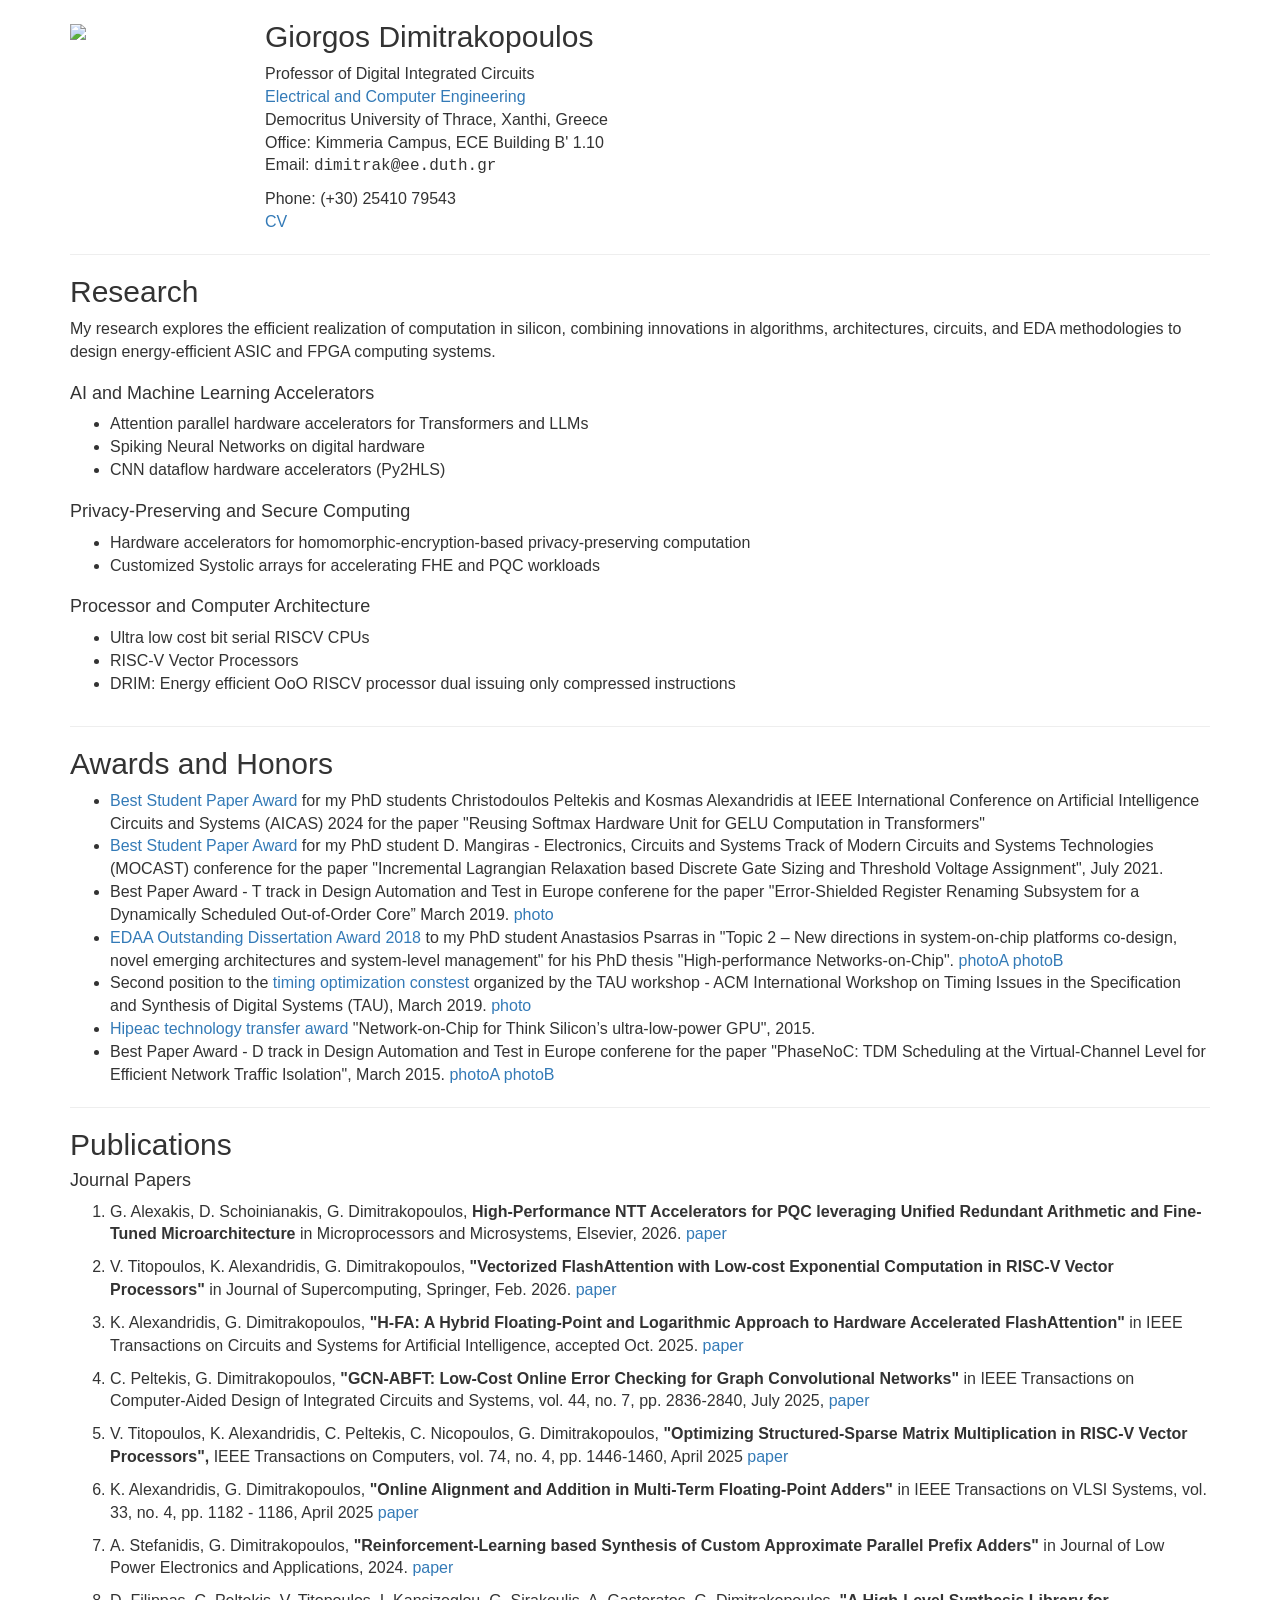
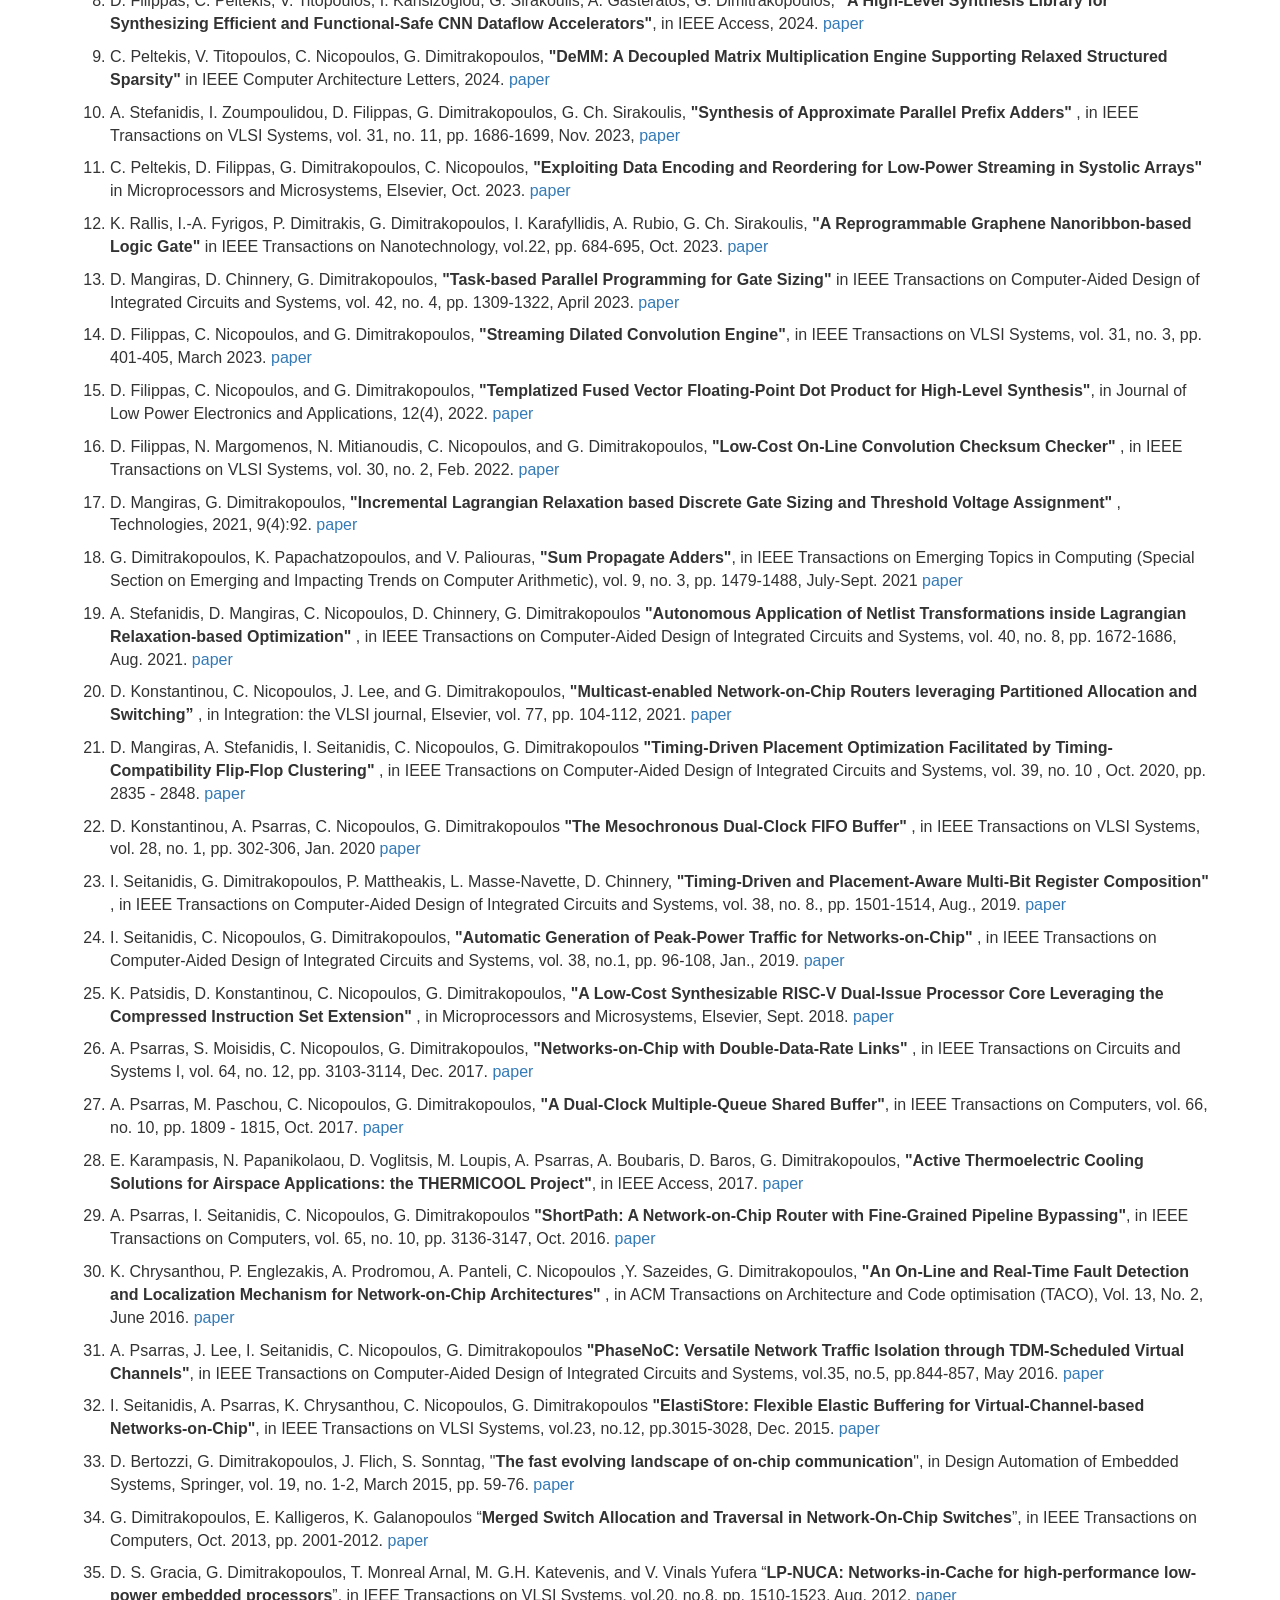
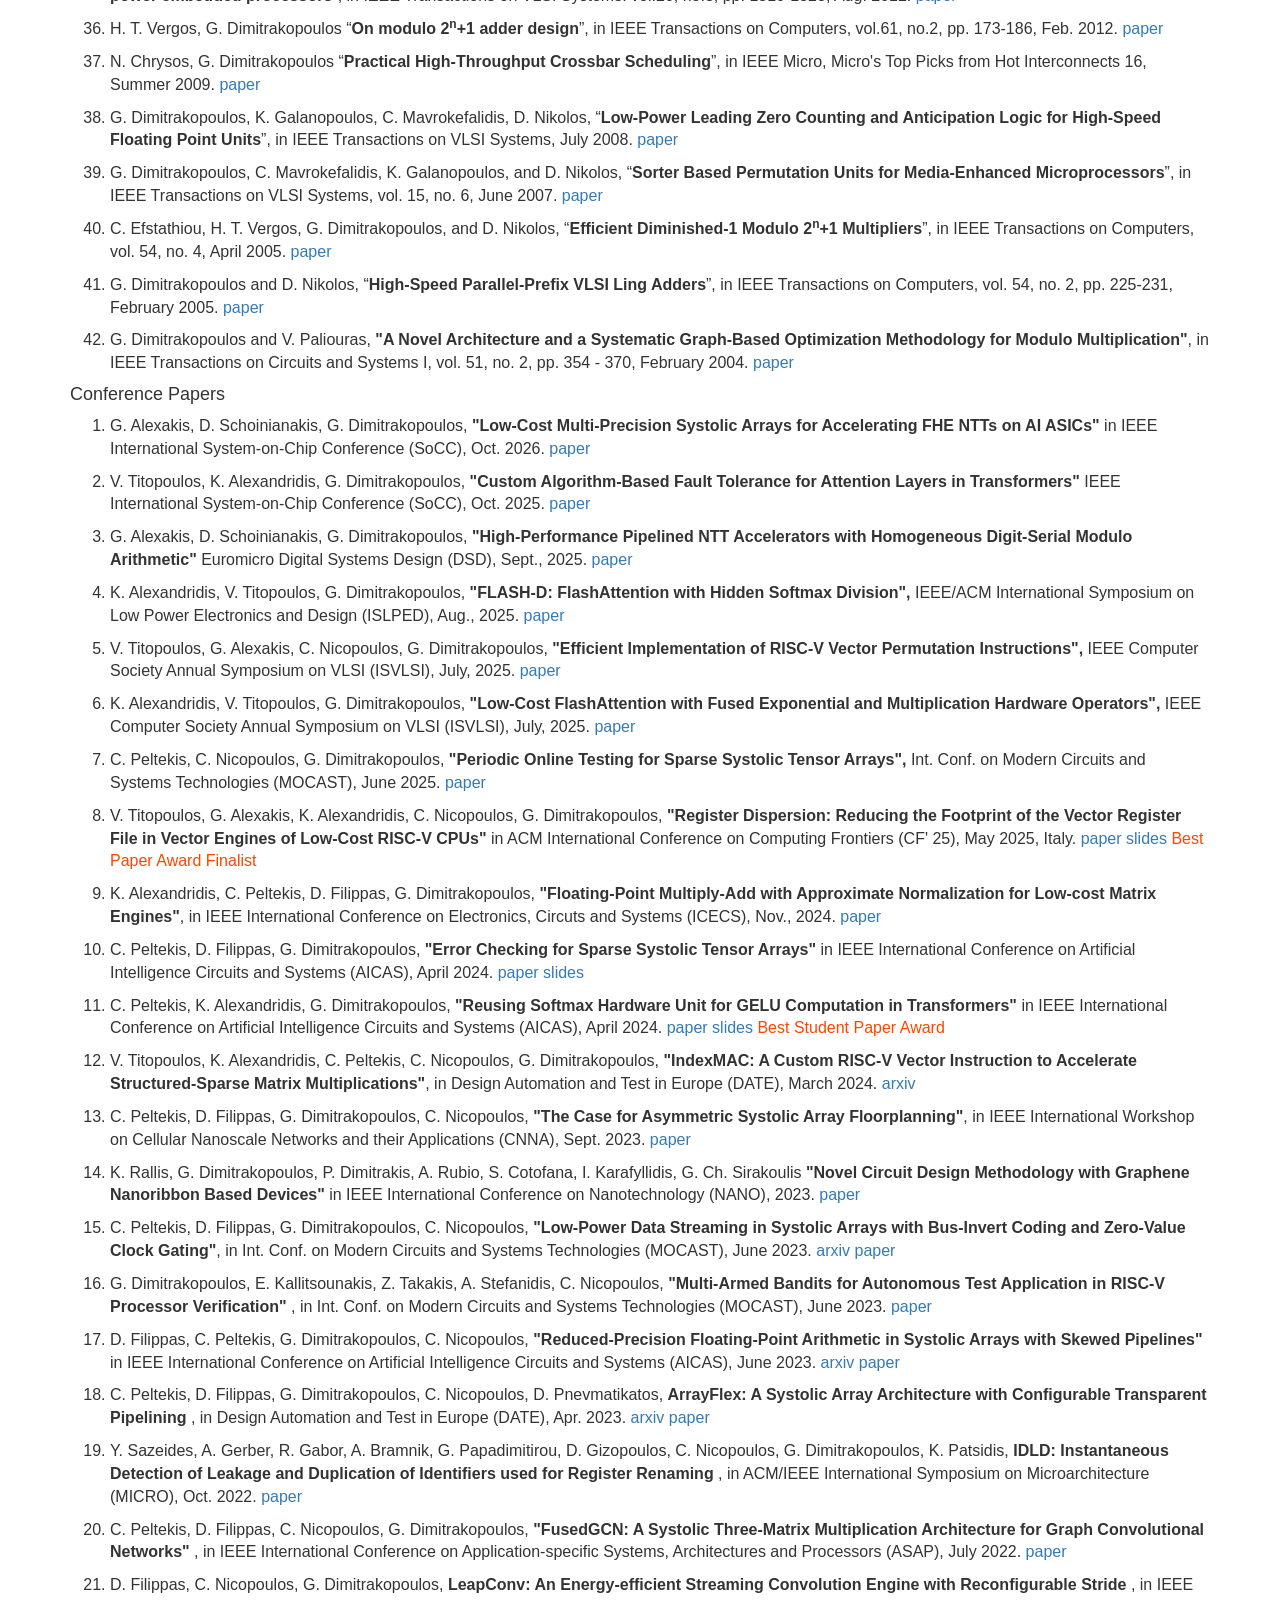
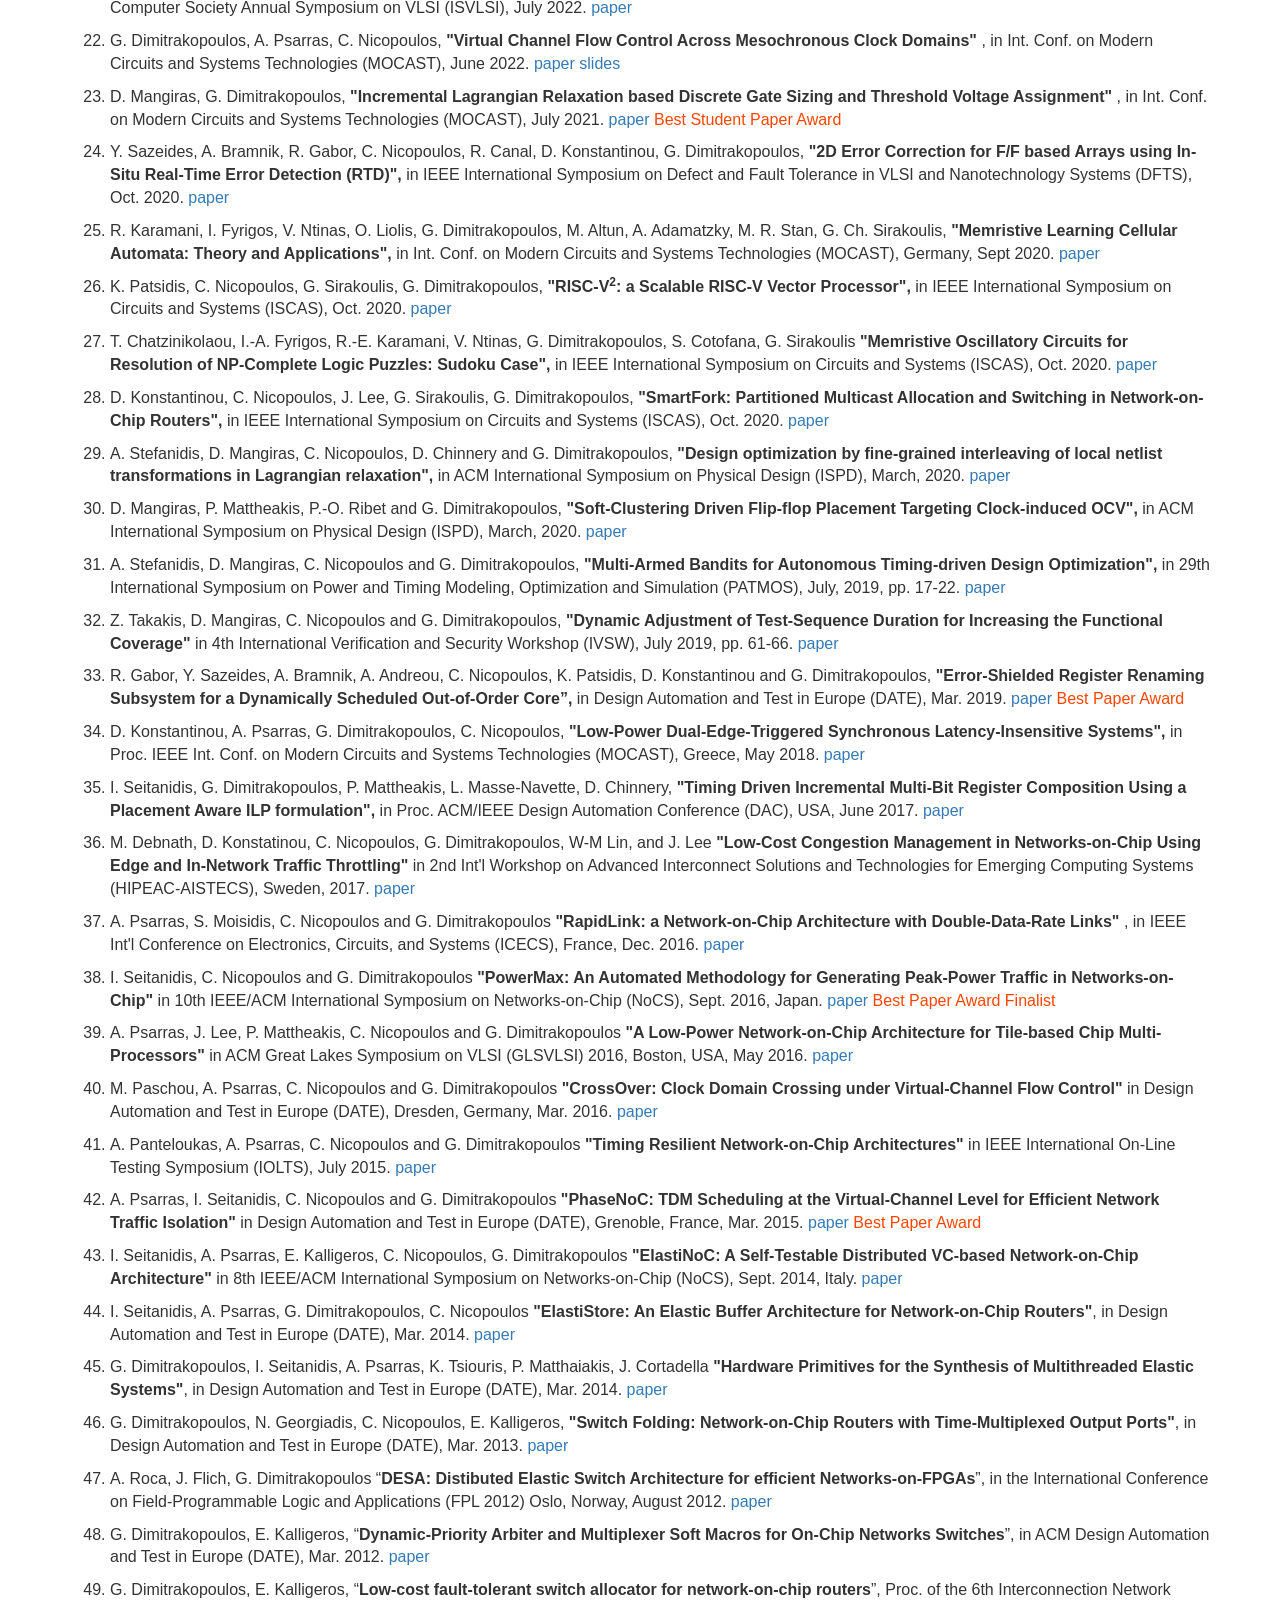
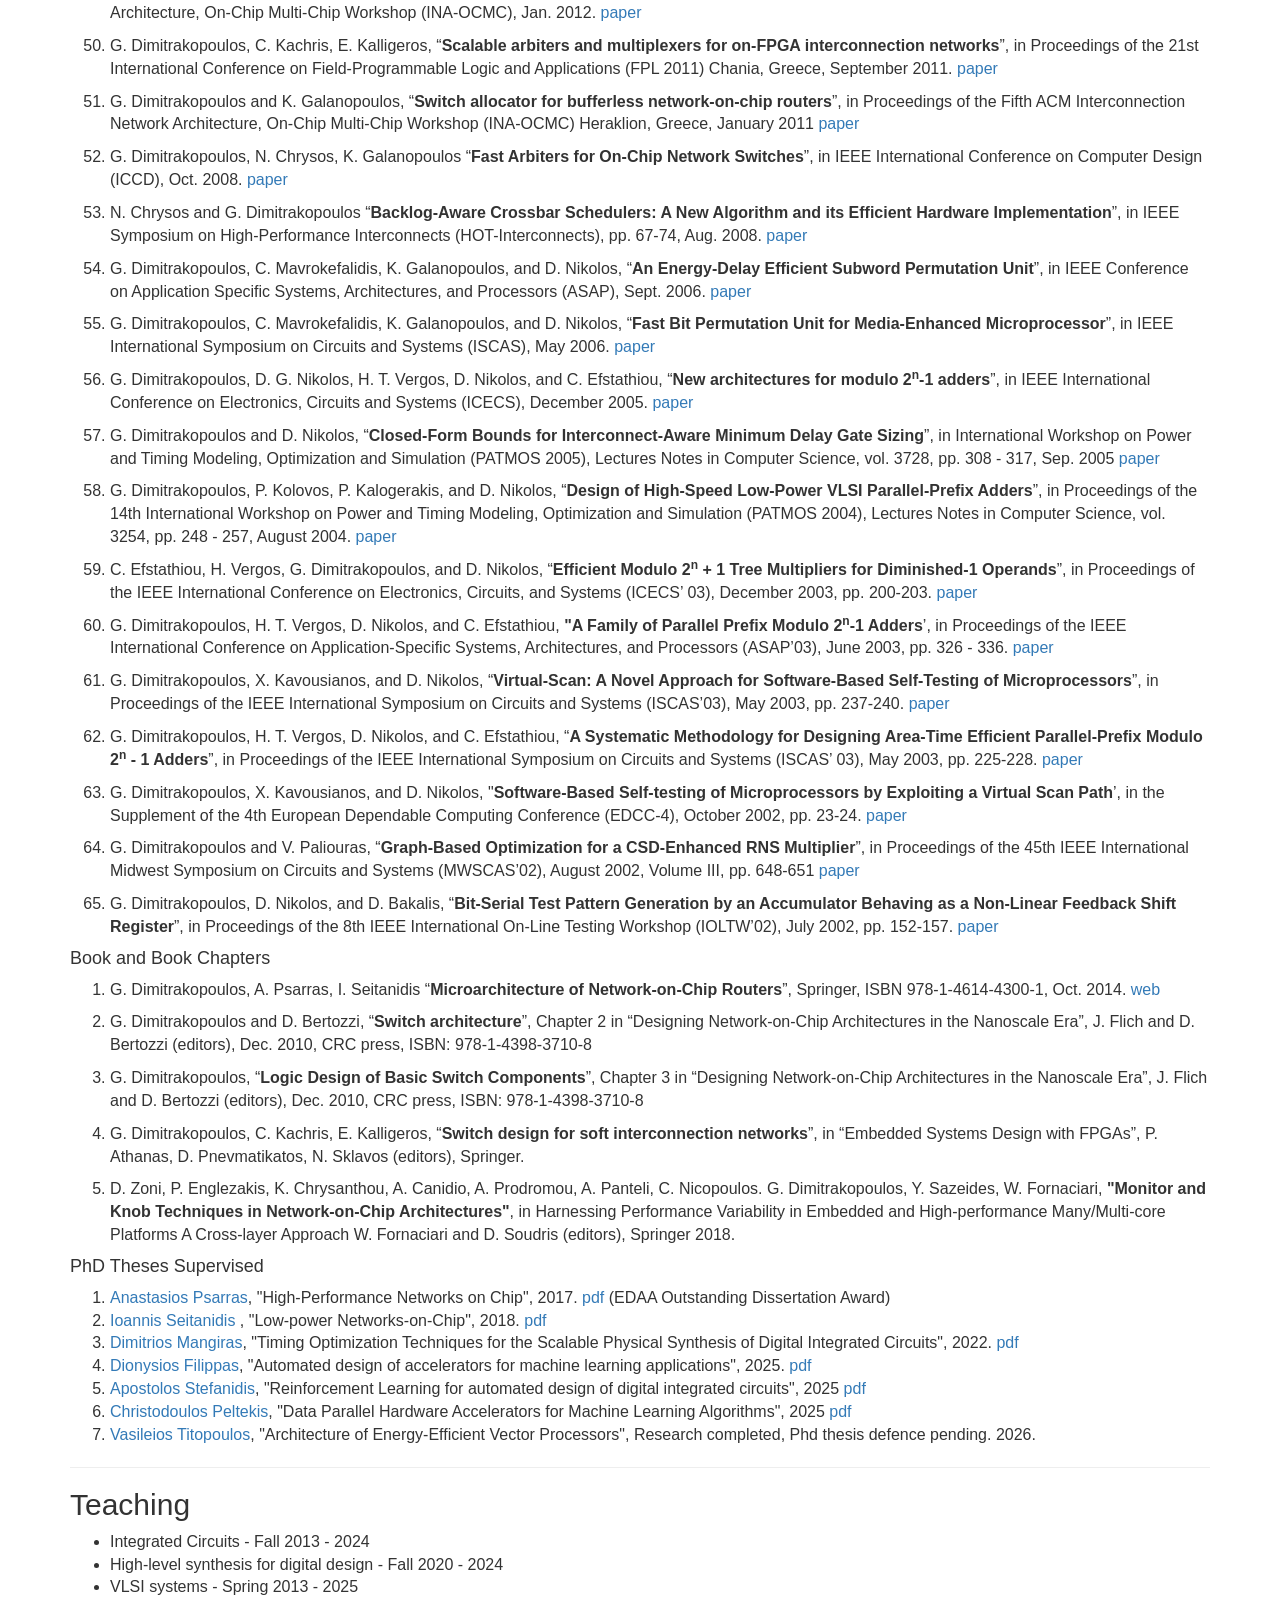
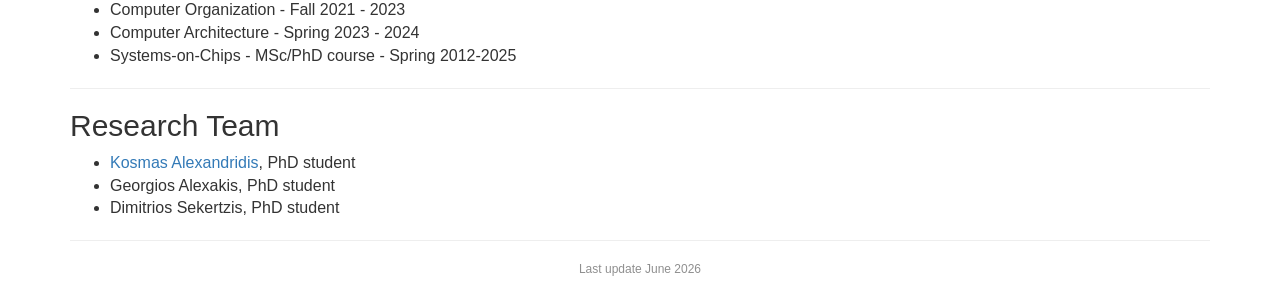
==== index.html @ fd29c2f2 "Update index.html" ====
<!DOCTYPE html>
<html lang="en">

<head>
  <meta charset="utf-8">
  <meta http-equiv="X-UA-Compatible" content="IE=edge">
  <meta name="viewport" content="width=device-width, initial-scale=1.0">
  <meta http-equiv='cache-control' content='no-cache'> 
  <meta http-equiv='expires' content='0'> 
  <meta http-equiv='pragma' content='no-cache'>

<title>Giorgos Dimitrakopoulos Homepage</title>

<!-- Bootstrap core CSS -->
<link rel="stylesheet" href="css/custom.css">
<link rel="stylesheet" href="css/bootstrap.min.css">
<!--<script type="text/javascript" src="js/jquery-3.2.1.min.js"></script>
<script type="text/javascript" src="js/bootstrap.min.js"></script>-->

</head>

<body>

<div class="container">

<div class="row row-padded">
  <div class="col-md-2 col-sm-2 masthead">
    <p class="lead">
    <div style="max-width: 150px; display: inline-block; text-align: center;">
      <img src="img/GDimitrakopoulos.png" style="width: 110%;">
    </div>
    </p>
  </div>

  <div class="col-md-10 col-sm-10">
    <h2>Giorgos Dimitrakopoulos</h2>
    <p>Professor of Digital Integrated Circuits <br>
    <a href="https://www.ee.duth.gr">Electrical and Computer Engineering </a><br>
    Democritus University of Thrace, Xanthi, Greece<br>
    Office: Kimmeria Campus, ECE Building B' 1.10 <br>
    Email: <tt>dimitrak@ee.duth.gr</tt></p>
    Phone: (+30) 25410 79543 <br>
    <a href="cv.pdf"> CV </a><br>
  <!--  
    <a href="https://github.com/twhuang-uiuc"><img src="img/logo-github.jpg" height=25px></a>&nbsp;
    <a href="https://scholar.google.com/citations?user=ibeirYQAAAAJ&hl=en"><img src="img/logo-scholar.jpg" height=25px></a>&nbsp;
    <a href="twhuang_cv.pdf"><img src="img/logo-cv.png" height=25px></a>&nbsp;
    </p> -->

  </div>
</div>

<hr>

<div class="content">

<h2>Research</h2>

<p>
My research explores the efficient realization of computation in silicon, combining innovations in algorithms, architectures, circuits, and EDA methodologies to design energy-efficient ASIC and FPGA computing systems.
 <!-- My research focuses on Digital VLSI design, Computer architecture, and EDA physical synthesis. Currently my research group designs data-parallel accelerators and RISC-V processors using both RTL and high-level synthesis design flows. -->
</p>

<div class="row row-padded">


<div class="col-md-10 col-sm-10">
<h4> AI and Machine Learning Accelerators </h4>
<p><ul>
<li> Attention parallel hardware accelerators for Transformers and LLMs </li>
<li>  Spiking Neural Networks on digital hardware</li> 
<li> CNN dataflow hardware accelerators (Py2HLS)</li>
</ul></p></div>

<div class="col-md-10 col-sm-10">
<h4> Privacy-Preserving and Secure Computing</h4>
<p><ul>
<li> Hardware accelerators for homomorphic-encryption-based privacy-preserving computation</li>
<li> Customized Systolic arrays for accelerating FHE and PQC workloads</li>
</ul></p></div>

<div class="col-md-10 col-sm-10">
<h4>Processor and Computer Architecture</h4>
<p><ul>
<li>Ultra low cost bit serial RISCV CPUs</li>
<li>RISC-V Vector Processors</li>
<li>DRIM: Energy efficient OoO RISCV processor dual issuing only compressed instructions</li>
</ul></p></div>




<!--
  <div class="col-md-10 col-sm-10">
  <h4> Data parallel accelerators for Machine Learning </h4>
  <p><ul>
    <li> Systolic architectures with reduced latency for integer and reduced-precision floating point arithmetic </li>
    <li> Selective data encoding for low power data streaming in systolic architectures </li>
    <li> Optimized buffering for spatial variants of CNN accelerators </li>
    <li> <a href ="https://github.com/ic-lab-duth/FusedGCN4HLS"> Systolic Three Matrix Multiplier for Graph Convolutional Networks          </a></li>
  </ul></p></div>  

  <div class="col-md-10 col-sm-10">
    <h4>DRiM: DUTH RISC-V Microprocessors</h4>
    <p><ul>
      <li> <a href="https://github.com/ic-lab-duth/DRIM"> DRIM: Low-cost 6-stage pipelined OoO processor dual-issuing only compressed instructions </a></li>
      <li> <a href="https://github.com/ic-lab-duth/DRIM-S"> 
      DRIM-S: Two-way superscalar OoO processor
      </a></li>
      <li> <a href="https://github.com/ic-lab-duth/RISC-V-Vector">
      RISC-V<sup>2</sup>: Vector processor for the RISC-V Vector ISA extension
      </a></li>
      <li> <a href="https://github.com/ic-lab-duth/DRIM4HLS"> DRIM4HLS: DUTH RISCV Microprocessor designed in SystemC HLS </a></li>
    </ul></p></div>  

 <div class="col-md-10 col-sm-10">
    <h4>Computer Arithmetic</h4>
    <p><ul>
    <li> <a href=""> Synthesis of accuarate and approximate parallel prefix adders </a></li>
    <li> <a href = "https://github.com/ic-lab-duth/Fast-Float4HLS"> Fast Floating Point Operators (Mul, Add, Dot Product) for HLS </a></li> 
    </ul></p></div>  


  <div class="col-md-10 col-sm-10">
    <h4>Network on Chip</h4>
    <p>
      <ul>
      <li> <a href="https://github.com/ic-lab-duth/NoCpad"> NoCpad: SystemC HLS infrastucture for building scalable industry-grade cache-coherent NoCs </a> </li>
      <li> Efficient in-network multicasting </li>
     	<li> Low cost clock domain crossing </li>
     </ul>
    </p>
  </div>

  <div class="col-md-10 col-sm-10">
    <h4>EDA physical synthesis </h4>
    <p>
     <ul>
     	<li> Machine learning based physical synthesis flow tuning </li>
     	<li> OCV-aware clock tree optimization </li>
     </ul>
    </p>
  </div>
-->

</div>



<hr>

<h2>Awards and Honors</h2>
<ul>
<li> <a href="img/aicas24-best-student-paper-award.jpg"> Best Student Paper Award </a> for my PhD students Christodoulos Peltekis and Kosmas Alexandridis 
at IEEE International Conference on Artificial Intelligence Circuits and Systems (AICAS) 2024 for the paper "Reusing Softmax Hardware Unit for GELU Computation in Transformers" </li>

<li> <a href="img/AWARD_Student_electronics_2021.pdf"> Best Student Paper Award </a> for my PhD student D. Mangiras - Electronics, Circuits and Systems Track of Modern Circuits and Systems Technologies (MOCAST) conference for the paper 
"Incremental Lagrangian Relaxation based Discrete Gate Sizing and Threshold Voltage Assignment", July 2021. </li>

<li> 
Best Paper Award - T track in Design Automation and Test in Europe conferene for the paper "Error-Shielded Register Renaming Subsystem for a Dynamically Scheduled Out-of-Order Core” March 2019. 
<a href="img/bpa-date19.png"> photo </a> </li>

<li> 
<a href="https://www.edaa.com/edaa-outstanding-dissertation-award/"> EDAA Outstanding Dissertation Award 2018 </a> 
to my PhD student Anastasios Psarras in "Topic 2 – New directions in system-on-chip platforms co-design, 
novel emerging architectures and system-level management" for his PhD thesis 
"High-performance Networks-on-Chip". <a href="img/tasos.png"> photoA </a> <a href="img/dimitrak-tasos.png"> photoB </a> </li>

<li> Second position to the
<a href="http://www.tauworkshop.com/2019/contest.html"> timing optimization constest </a> 
organized by the TAU workshop - ACM International Workshop on Timing Issues in the Specification and 
Synthesis of Digital Systems (TAU), March 2019. <a href="img/apostolis.jpg"> photo </a> </li>

<li> 
<a href="https://www.hipeac.net/news/6774/hipeac-tech-transfer-award-2015-winners-announced/">
Hipeac technology transfer award </a> 
"Network-on-Chip for Think Silicon’s ultra-low-power GPU", 2015. </li>

<li> Best Paper Award - D track in Design Automation and Test in Europe conferene for the paper "PhaseNoC: TDM Scheduling at the Virtual-Channel Level for Efficient Network Traffic Isolation", March 2015.
<a href="img/date15-bpa-a.jpg"> photoA </a> <a href="img/date15-bpa-b.jpg"> photoB </a> </li>

</ul>

<hr>

<h2>Publications</h2>


<h4>Journal Papers</h4>

<ol>
  <li><p>
  G. Alexakis, D. Schoinianakis, G. Dimitrakopoulos, 
  <b>High-Performance NTT Accelerators for PQC leveraging Unified Redundant Arithmetic and Fine-Tuned Microarchitecture</b>
  in Microprocessors and Microsystems, Elsevier, 2026.
  <a href="https://arxiv.org/pdf/2607.00621"> paper </a>
  </p></li>

  <li><p>
  V. Titopoulos, K. Alexandridis, G. Dimitrakopoulos,
  <b>"Vectorized FlashAttention with Low-cost Exponential Computation in RISC-V Vector Processors"</b>
  in Journal of Supercomputing, Springer, Feb. 2026.  
  <a href="https://link.springer.com/article/10.1007/s11227-026-08322-x"> paper </a>
  </p></li>

  <li><p>
  K. Alexandridis, G. Dimitrakopoulos,
  <b>"H-FA: A Hybrid Floating-Point and Logarithmic Approach to Hardware Accelerated FlashAttention"</b>
  in IEEE Transactions on Circuits and Systems for Artificial Intelligence, accepted Oct. 2025.
  <a href="https://arxiv.org/pdf/2511.00295"> paper </a>
  </p></li>

  <li><p>
  C. Peltekis, G. Dimitrakopoulos,
  <b>"GCN-ABFT: Low-Cost Online Error Checking for Graph Convolutional Networks"</b>
  in IEEE Transactions on Computer-Aided Design of Integrated Circuits and Systems, vol. 44, no. 7, pp. 2836-2840, July 2025,
  <a href="https://arxiv.org/pdf/2412.18534"> paper </a>
  </p></li>

  <li><p>
  V. Titopoulos, K. Alexandridis, C. Peltekis, C. Nicopoulos, G. Dimitrakopoulos, 
  <b>"Optimizing Structured-Sparse Matrix Multiplication in RISC-V Vector Processors",</b> 
  IEEE Transactions on Computers, vol. 74, no. 4, pp. 1446-1460, April 2025
  <a href="https://arxiv.org/pdf/2501.10189"> paper </a>
  </p></li>

    <li><p>
  K. Alexandridis, G. Dimitrakopoulos, 
  <b>"Online Alignment and Addition in Multi-Term Floating-Point Adders"</b>
  in IEEE Transactions on VLSI Systems, vol. 33, no. 4, pp. 1182 - 1186, April 2025
  <a href = "papers/TVLSI24-Online-FLP-Add.pdf"> paper </a>   
  </p></li>


  <li><p>
  A. Stefanidis, G. Dimitrakopoulos, 
  <b>"Reinforcement-Learning based Synthesis of Custom Approximate Parallel Prefix Adders"</b>
  in Journal of Low Power Electronics and Applications, 2024.	  
  <a href="https://www.mdpi.com/2079-9268/14/4/57"> paper </a>
  </p></li>
	
	
  <li><p>
  D. Filippas, C. Peltekis, V. Titopoulos, I. Kansizoglou, G. Sirakoulis, A. Gasteratos, G. Dimitrakopoulos,
  <b>"A High-Level Synthesis Library for Synthesizing Efficient and Functional-Safe CNN Dataflow Accelerators"</b>,
  in IEEE Access, 2024.
  <a href = "https://doi.org/10.1109/ACCESS.2024.3390422"> paper </a>
  </p></li>

  <li><p>
  C. Peltekis, V. Titopoulos, C. Nicopoulos, G. Dimitrakopoulos, 
  <b>"DeMM: A Decoupled Matrix Multiplication Engine Supporting Relaxed Structured Sparsity"</b>
  in IEEE Computer Architecture Letters, 2024.	  
  <a href="https://arxiv.org/pdf/2401.08179.pdf"> paper </a>
  </p></li>

  <li><p>
  A. Stefanidis, I. Zoumpoulidou, D. Filippas, G. Dimitrakopoulos, G. Ch. Sirakoulis,
  <b> "Synthesis of Approximate Parallel Prefix Adders" </b>, 
  in IEEE Transactions on VLSI Systems, vol. 31, no. 11, pp. 1686-1699, Nov. 2023, 
  <a href = "papers/TVLSI23_synthesis_approximate_prefix_adders.pdf"> paper </a>
  </p></li>

  <li><p>
  C. Peltekis, D. Filippas, G. Dimitrakopoulos, C. Nicopoulos,
  <b>"Exploiting Data Encoding and Reordering for Low-Power Streaming in Systolic Arrays"</b>
  in Microprocessors and Microsystems, Elsevier, Oct. 2023.
  <a href="https://www.sciencedirect.com/science/article/pii/S0141933123001825"> paper </a>
  </p></li>
	
  <li><p>
  K. Rallis, I.-A. Fyrigos, P. Dimitrakis, G. Dimitrakopoulos, I. Karafyllidis, A. Rubio, G. Ch. Sirakoulis,
  <b>"A Reprogrammable Graphene Nanoribbon-based Logic Gate"</b>
  in IEEE Transactions on Nanotechnology, vol.22, pp. 684-695, Oct. 2023.	  
  <a href="https://ieeexplore.ieee.org/document/10275008"> paper </a>	  
  </p></li>
	

  <li><p>
    D. Mangiras, D. Chinnery, G. Dimitrakopoulos, 
   <b>"Task-based Parallel Programming for Gate Sizing"</b>
   in IEEE Transactions on Computer-Aided Design of Integrated Circuits and Systems, 
   vol. 42, no. 4, pp. 1309-1322, April 2023.
   <a href="papers/taskflow-tcad22.pdf"> paper </a>
 </p></li>

 <li><p>
    D. Filippas, C. Nicopoulos, and G. Dimitrakopoulos, <b>"Streaming Dilated Convolution Engine"</b>, in IEEE Transactions on VLSI Systems, vol. 31, no. 3, pp. 401-405, March 2023. 
    <a href="papers/tvlsi22-stream-dilated.pdf"> paper </a>
 </p></li>

  <li><p>
    D. Filippas, C. Nicopoulos, and G. Dimitrakopoulos, <b>"Templatized Fused Vector Floating-Point Dot Product for High-Level 
Synthesis"</b>, in Journal of Low Power Electronics and Applications, 12(4), 2022.
<a href="https://www.mdpi.com/2079-9268/12/4/56/pdf"> paper </a>
	  </p></li>


<li>
<p>
D. Filippas, N. Margomenos, N. Mitianoudis, C. Nicopoulos, and G. Dimitrakopoulos, 
<b> "Low-Cost On-Line Convolution Checksum Checker" </b>,
in IEEE Transactions on VLSI Systems, vol. 30, no. 2, Feb. 2022.
<a href="papers/tvlsi21.pdf"> paper </a>
</p></li>

<li>
<p>
D. Mangiras, G. Dimitrakopoulos, <b>"Incremental Lagrangian Relaxation based Discrete Gate Sizing and Threshold Voltage Assignment" </b>, Technologies, 2021, 9(4):92.
<a href="https://www.mdpi.com/2227-7080/9/4/92/pdf"> paper </a>
</p>
</li>

<li>
<p>
G. Dimitrakopoulos, K. Papachatzopoulos, and V. Paliouras, 
<b>"Sum Propagate Adders"</b>,
in IEEE Transactions on Emerging Topics in Computing (Special Section on Emerging and Impacting Trends on Computer Arithmetic), vol. 9, no. 3, pp. 1479-1488, July-Sept. 2021
<a href="https://ieeexplore.ieee.org/document/9387158"> paper </a>
</p></li>


<li>
<p>
A. Stefanidis, D. Mangiras, C. Nicopoulos, D. Chinnery, G. Dimitrakopoulos
<b> "Autonomous Application of Netlist Transformations inside Lagrangian Relaxation-based Optimization" </b>, in IEEE Transactions on Computer-Aided Design of Integrated Circuits and Systems, vol. 40, no. 8, pp. 1672-1686, Aug. 2021.
<a href="papers/tcad20-mab.pdf"> paper </a>
</p>
</li>

<li><p>
D. Konstantinou, C. Nicopoulos, J. Lee, and G. Dimitrakopoulos,
<b> "Multicast-enabled Network-on-Chip Routers leveraging Partitioned Allocation and Switching” </b>, in Integration: the VLSI journal, Elsevier, vol. 77, pp. 104-112, 2021.
<a href="papers/integration2021.pdf"> paper </a> 
</p></li>




<li>
<p>
D. Mangiras, A. Stefanidis, I. Seitanidis, C. Nicopoulos, G. Dimitrakopoulos
<b> "Timing-Driven Placement Optimization Facilitated by Timing-Compatibility Flip-Flop Clustering" </b>,
in IEEE Transactions on Computer-Aided Design of Integrated Circuits and Systems, 
vol. 39, no. 10 , Oct. 2020, pp. 2835 - 2848.
<a href="papers/tcad-LR-placement.pdf"> paper </a>
</p>
</li>


<li>
<p>
D. Konstantinou, A. Psarras, C. Nicopoulos, G. Dimitrakopoulos
<b> "The Mesochronous Dual-Clock FIFO Buffer" </b>,
in IEEE Transactions on VLSI Systems, vol. 28, no. 1, pp. 302-306, Jan. 2020
<a href="papers/tvlsi20.pdf"> paper </a> 
</p>
</li>

<li>
<p>
I. Seitanidis, G. Dimitrakopoulos, P. Mattheakis, L. Masse-Navette, D. Chinnery,
<b> "Timing-Driven and Placement-Aware Multi-Bit Register Composition" </b>,
in IEEE Transactions on Computer-Aided Design of Integrated Circuits and Systems, vol. 38, no. 8., 
pp. 1501-1514, Aug., 2019.
<a href="papers/tcad19b.pdf"> paper </a>
</p>
</li>

<li>
<p>
I. Seitanidis, C. Nicopoulos, G. Dimitrakopoulos,
<b> "Automatic Generation of Peak-Power Traffic for Networks-on-Chip" </b>,
in IEEE Transactions on Computer-Aided Design of Integrated Circuits and Systems, vol. 38, no.1, 
pp. 96-108, Jan., 2019.
<a href="papers/tcad19a.pdf"> paper </a>
</p>
</li>

<li>
<p>
K. Patsidis, D. Konstantinou, C. Nicopoulos, G. Dimitrakopoulos,
<b> "A Low-Cost Synthesizable RISC-V Dual-Issue Processor Core Leveraging the Compressed Instruction Set Extension" </b>,
in Microprocessors and Microsystems, Elsevier, Sept. 2018.
<a href="papers/micropro18.pdf"> paper </a>
</p>
</li>


<li>
<p>
A. Psarras, S. Moisidis, C. Nicopoulos, G. Dimitrakopoulos,
<b> "Networks-on-Chip with Double-Data-Rate Links" </b>,
in IEEE Transactions on Circuits and Systems I, vol. 64, no. 12, 
pp. 3103-3114, Dec. 2017.
<a href="papers/TCAS2017.pdf"> paper </a>
</p>
</li>

<li>
<p>
A. Psarras, M. Paschou, C. Nicopoulos, G. Dimitrakopoulos, 
<b>"A Dual-Clock Multiple-Queue Shared Buffer"</b>, 
in IEEE Transactions on Computers, vol. 66, no. 10, pp. 1809 - 1815, Oct. 2017.
<a href="papers/TC2017.pdf"> paper </a>
</p>
</li>

<li>
<p>
E. Karampasis, N. Papanikolaou, D. Voglitsis, M. Loupis, A. Psarras, A. Boubaris, D. Baros, G. Dimitrakopoulos,
<b>"Active Thermoelectric Cooling Solutions for Airspace Applications: the THERMICOOL Project"</b>, 
in IEEE Access, 2017.
<a href="papers/ieee-access.pdf"> paper </a>
</p>
</li>

<li>
<p>
A. Psarras, I. Seitanidis, C. Nicopoulos, G. Dimitrakopoulos 
<b>"ShortPath: A Network-on-Chip Router with Fine-Grained Pipeline Bypassing"</b>, 
in IEEE Transactions on Computers, vol. 65, no. 10, pp. 3136-3147, Oct. 2016. 
<a href="papers/tc-shortpath.pdf"> paper </a> 
</p>
</li>

<li>
<p>
K. Chrysanthou, P. Englezakis, A. Prodromou, A. Panteli, C. Nicopoulos ,Y. Sazeides, G. Dimitrakopoulos, 
<b> "An On-Line and Real-Time Fault Detection and Localization Mechanism for Network-on-Chip Architectures" </b>, 
in ACM Transactions on Architecture and Code optimisation (TACO), Vol. 13, No. 2, June 2016.
<a href="papers/taco2016.pdf"> paper </a>
</p>
</li>




<li>
<p>
A. Psarras, J. Lee, I. Seitanidis, C. Nicopoulos, G. Dimitrakopoulos 
<b>"PhaseNoC: Versatile Network Traffic Isolation through TDM-Scheduled Virtual Channels"</b>, 
in IEEE Transactions on Computer-Aided Design of Integrated Circuits and Systems,
vol.35, no.5, pp.844-857, May 2016.
<a href="papers/tcad16.pdf"> paper </a> 
</p>
</li>


<li>
<p>
I. Seitanidis, A. Psarras, K. Chrysanthou, C. Nicopoulos, G. Dimitrakopoulos 
<b>"ElastiStore: Flexible Elastic Buffering for Virtual-Channel-based Networks-on-Chip"</b>, 
in IEEE Transactions on VLSI Systems, vol.23, no.12, pp.3015-3028, Dec. 2015.
<a href="papers/tvlsi-elastistore.pdf"> paper </a>
</p>
</li>

<li>
<p>
D. Bertozzi, G. Dimitrakopoulos, J. Flich, S. Sonntag, "<b>The fast evolving landscape of on-chip communication</b>", in Design Automation of Embedded Systems, Springer,
vol. 19, no. 1-2, March 2015, pp. 59-76.
<a href="papers/springer-DAES.pdf">paper</a>
</p>
</li>


<li>
<p>
G. Dimitrakopoulos, E. Kalligeros, K. Galanopoulos
&ldquo;<b>Merged Switch Allocation and Traversal in Network-On-Chip Switches</b>&rdquo;, in IEEE Transactions on Computers, Oct. 2013, pp. 2001-2012.
<a href="papers/tcomp13.pdf">paper</a>
</p>
</li>

<li><p>D. S. Gracia, G. Dimitrakopoulos, T. Monreal Arnal, M. G.H. Katevenis, and V. Vinals Yufera

&ldquo;<b>LP-NUCA: Networks-in-Cache for high-performance low-power embedded processors</b>&rdquo;,

in IEEE Transactions on VLSI Systems. vol.20, no.8, pp. 1510-1523, Aug. 2012.

<a href="papers/tvlsi-aug12.pdf">paper</a>


</p>
</li>
<li><p>H. T. Vergos, G. Dimitrakopoulos  &ldquo;<b>On modulo 2<sup>n</sup>+1 adder design</b>&rdquo;,

in IEEE Transactions on Computers, vol.61, no.2, pp. 173-186, Feb. 2012. <a href="papers/tcomp12.pdf">paper</a>


</p>
</li>
<li><p>N. Chrysos, G. Dimitrakopoulos &ldquo;<b>Practical High-Throughput Crossbar Scheduling</b>&rdquo;,

in IEEE Micro, Micro's Top Picks from Hot Interconnects 16, Summer 2009. <a href="papers/micro09.pdf">paper</a>


</p>
</li>
<li><p>G. Dimitrakopoulos, K. Galanopoulos, C. Mavrokefalidis, D. Nikolos,

&ldquo;<b>Low-Power Leading Zero Counting and Anticipation Logic for High-Speed Floating Point Units</b>&rdquo;,

in IEEE Transactions on VLSI Systems, July 2008. <a href="papers/tvlsi08.pdf">paper</a>


</p>
</li>
<li><p>G. Dimitrakopoulos, C. Mavrokefalidis, K. Galanopoulos, and D. Nikolos,

&ldquo;<b>Sorter Based Permutation Units for Media-Enhanced Microprocessors</b>&rdquo;,

in IEEE Transactions on VLSI Systems, vol. 15, no. 6, June 2007. <a href="papers/tvlsi07.pdf">paper</a>


</p>
</li>
<li><p>C. Efstathiou, H. T. Vergos, G. Dimitrakopoulos, and D. Nikolos,

&ldquo;<b>Efficient Diminished-1 Modulo 2<sup>n</sup>+1 Multipliers</b>&rdquo;,
in IEEE Transactions on Computers, vol. 54, no. 4, April 2005. <a href="papers/tcomp05b.pdf">paper</a>


</p>
</li>
<li><p>G. Dimitrakopoulos and D. Nikolos, &ldquo;<b>High-Speed Parallel-Prefix VLSI Ling Adders</b>&rdquo;,
in IEEE Transactions on Computers, vol. 54, no. 2, pp. 225-231, February 2005. <a href="papers/tcomp05a.pdf">paper</a>


</p>
</li>

<li><p>G. Dimitrakopoulos and V. Paliouras,
<b>"A Novel Architecture and a Systematic Graph-Based Optimization Methodology for Modulo Multiplication"</b>,
in IEEE Transactions on Circuits and Systems I, vol. 51, no. 2, pp. 354 - 370, February 2004. <a href="papers/tcasI04.pdf">paper</a>
</p></li>

   

</ol>

<h4>Conference Papers</h4>
<ol>
  <li><p>
  G. Alexakis, D. Schoinianakis, G. Dimitrakopoulos, 
  <b>"Low-Cost Multi-Precision Systolic Arrays for Accelerating FHE NTTs on AI ASICs"</b>
  in IEEE International System-on-Chip Conference (SoCC), Oct. 2026.
  <a href="https://arxiv.org/pdf/2606.19866"> paper </a>
  </p></li>


  <li><p>
  V. Titopoulos, K. Alexandridis, G. Dimitrakopoulos,
  <b>"Custom Algorithm-Based Fault Tolerance for Attention Layers in Transformers"</b>
  IEEE International System-on-Chip Conference (SoCC), Oct. 2025.
  <a href="https://arxiv.org/pdf/2507.16676"> paper </a>
  </p></li>

  <li><p>
  G. Alexakis, D. Schoinianakis, G. Dimitrakopoulos, 
  <b>"High-Performance Pipelined NTT Accelerators with Homogeneous Digit-Serial Modulo Arithmetic"</b>
  Euromicro Digital Systems Design (DSD), Sept., 2025. 
  <a href="https://arxiv.org/pdf/2507.12418"> paper </a> 
  </p></li>

  <li><p>
  K. Alexandridis, V. Titopoulos, G. Dimitrakopoulos,
  <b>"FLASH-D: FlashAttention with Hidden Softmax Division",</b>
  IEEE/ACM International Symposium on Low Power Electronics and Design (ISLPED), Aug., 2025.
  <a href="https://arxiv.org/pdf/2505.14201"> paper </a>
  </p></li>
	

  <li><p>
  V. Titopoulos, G. Alexakis, C. Nicopoulos, G. Dimitrakopoulos,
  <b> "Efficient Implementation of RISC-V Vector Permutation Instructions",</b>
  IEEE Computer Society Annual Symposium on VLSI (ISVLSI), July, 2025.
  <a href="https://arxiv.org/pdf/2505.07112"> paper </a>
  </p></li>

  <li><p>
  K. Alexandridis, V. Titopoulos, G. Dimitrakopoulos,
  <b>"Low-Cost FlashAttention with Fused Exponential and Multiplication Hardware Operators",</b>
  IEEE Computer Society Annual Symposium on VLSI (ISVLSI), July, 2025.
  <a href="https://arxiv.org/pdf/2505.14314"> paper </a>
  </p></li>

  <li><p>
  C. Peltekis, C. Nicopoulos, G. Dimitrakopoulos, 
  <b>"Periodic Online Testing for Sparse Systolic Tensor Arrays",</b>
  Int. Conf. on Modern Circuits and Systems Technologies (MOCAST), June 2025.   
  <a href="https://arxiv.org/pdf/2504.18628"> paper </a>
  </p></li>

  <li><p>
  V. Titopoulos, G. Alexakis, K. Alexandridis, C. Nicopoulos, G. Dimitrakopoulos,
  <b>"Register Dispersion: Reducing the Footprint of the Vector Register File in Vector Engines of Low-Cost RISC-V CPUs"</b>
  in ACM International Conference on Computing Frontiers (CF' 25), May 2025, Italy.
  <a href="https://arxiv.org/pdf/2503.17333"> paper </a>
  <a href="presentations/acm-cf25.pptx"> slides </a> 
  <font color = "OrangeRed"> Best Paper Award Finalist </font>
  </p></li>

  <li><p>
  K. Alexandridis, C. Peltekis, D. Filippas, G. Dimitrakopoulos,
  <b>"Floating-Point Multiply-Add with Approximate Normalization for Low-cost Matrix Engines"</b>,
  in IEEE International Conference on Electronics, Circuts and Systems (ICECS), Nov., 2024.
  <a href = "https://arxiv.org/pdf/2408.11997"> paper </a>	  
  </p></li>

  <li><p>
  C. Peltekis, D. Filippas, G. Dimitrakopoulos,
  <b>"Error Checking for Sparse Systolic Tensor Arrays"</b>
  in IEEE International Conference on Artificial Intelligence Circuits and Systems (AICAS), April 2024. 
  <a href="https://arxiv.org/pdf/2402.10850.pdf"> paper </a>
  <a href="presentations/Error_checking_Sparse_AICAS24.pptx"> slides </a>	
  </p></li>

  <li><p>
  C. Peltekis, K. Alexandridis, G. Dimitrakopoulos,
  <b>"Reusing Softmax Hardware Unit for GELU Computation in Transformers"</b>
  in IEEE International Conference on Artificial Intelligence Circuits and Systems (AICAS), April 2024. 
  <a href="https://arxiv.org/pdf/2402.10118.pdf"> paper </a>	
  <a href="presentations/GELU_via_Softmax_AICAS24.pptx"> slides </a>	
  <font color = "OrangeRed"> Best Student Paper Award </font>
  </p></li>
	
  <li><p>
  V. Titopoulos, K. Alexandridis, C. Peltekis, C. Nicopoulos, G. Dimitrakopoulos, 
  <b>"IndexMAC: A Custom RISC-V Vector Instruction to Accelerate Structured-Sparse Matrix Multiplications"</b>, 
  in Design Automation and Test in Europe (DATE), March 2024.
  <a href="https://arxiv.org/abs/2311.07241"> arxiv </a>
  </p></li>

 <li><p>
 C. Peltekis, D. Filippas, G. Dimitrakopoulos, C. Nicopoulos,  
 <b>"The Case for Asymmetric Systolic Array Floorplanning"</b>, 
 in IEEE International Workshop on Cellular Nanoscale Networks and their Applications (CNNA), Sept. 2023.
 <a href="https://arxiv.org/abs/2309.02969"> paper </a>	
 </p></li>

  <li><p>
  K. Rallis, G. Dimitrakopoulos, P. Dimitrakis, A. Rubio, S. Cotofana, I. Karafyllidis, G. Ch. Sirakoulis
  <b> "Novel Circuit Design Methodology with Graphene Nanoribbon Based Devices" </b>
  in IEEE International Conference on Nanotechnology (NANO), 2023.
  <a href="https://ieeexplore.ieee.org/document/10231221"> paper </a>
  </p></li>

  <li><p>
    C. Peltekis, D. Filippas, G. Dimitrakopoulos, C. Nicopoulos,  
   <b>"Low-Power Data Streaming in Systolic Arrays with Bus-Invert Coding and Zero-Value Clock Gating"</b>, in Int. Conf. on Modern Circuits and Systems Technologies (MOCAST), June 2023.   
   <a href="http://arxiv.org/abs/2304.12691"> arxiv </a>	 
   <a href="https://ieeexplore.ieee.org/document/10176467"> paper </a>    	  	  
  </p></li>

  <li><p>
  G. Dimitrakopoulos, E. Kallitsounakis, Z. Takakis, A. Stefanidis, C. Nicopoulos, 
  <b>"Multi-Armed Bandits for Autonomous Test Application in RISC-V Processor Verification"</b> , 
  in Int. Conf. on Modern Circuits and Systems Technologies (MOCAST), June 2023. 
  <a href="https://ieeexplore.ieee.org/document/10176659"> paper </a>  
  </p></li>


  <li><p>
    D. Filippas, C. Peltekis, G. Dimitrakopoulos, C. Nicopoulos,  
   <b> "Reduced-Precision Floating-Point Arithmetic in Systolic Arrays with Skewed Pipelines" </b>
   in IEEE International Conference on Artificial Intelligence Circuits and Systems (AICAS), June 2023. 
   <a href="http://arxiv.org/abs/2304.01668"> arxiv </a>	  
   <a href="https://ieeexplore.ieee.org/document/10168556"> paper </a>  
  </p></li>
	

  <li><p>
    C. Peltekis, D. Filippas, G. Dimitrakopoulos, C. Nicopoulos, D. Pnevmatikatos,
    <b> ArrayFlex: A Systolic Array Architecture with Configurable Transparent Pipelining </b>,
    in Design Automation and Test in Europe (DATE), Apr. 2023.
    <a href="http://arxiv.org/abs/2211.12600"> arxiv </a>
    <a href="https://ieeexplore.ieee.org/document/10136913"> paper </a>  
  </p>
  </li>

<li><p>
Y. Sazeides, A. Gerber, R. Gabor, A. Bramnik, G. Papadimitirou, D. Gizopoulos,
C. Nicopoulos, G. Dimitrakopoulos, K. Patsidis, 
<b> IDLD: Instantaneous Detection of Leakage and Duplication of Identifiers used for Register Renaming </b>, 
in ACM/IEEE International Symposium on Microarchitecture (MICRO), Oct. 2022.
<a href="papers/micro2022.pdf"> paper </a>
</p></li>


<li><p>
C. Peltekis, D. Filippas, C. Nicopoulos, G. Dimitrakopoulos, 
<b> "FusedGCN: A Systolic Three-Matrix Multiplication Architecture for Graph Convolutional Networks" </b>, 
in IEEE International Conference on Application-specific Systems, Architectures and Processors (ASAP), July 2022.
<a href="papers/asap2022.pdf"> paper </a>
</p></li>

<li><p>
D. Filippas, C. Nicopoulos, G. Dimitrakopoulos,
<b> LeapConv: An Energy-efficient Streaming Convolution Engine with Reconfigurable Stride </b>,
in IEEE Computer Society Annual Symposium on VLSI (ISVLSI), July 2022.
<a href="papers/isvlsi2022.pdf"> paper </a>
</p></li>

<li><p>
G. Dimitrakopoulos, A. Psarras, C. Nicopoulos, 
<b> "Virtual Channel Flow Control Across Mesochronous Clock Domains" </b>, 
in Int. Conf. on Modern Circuits and Systems Technologies (MOCAST), June 2022.
<a href="papers/mocast2022.pdf"> paper </a>
<a href="presentations/MOCAST_2022_presentation.pdf"> slides </a>
</p></li>


<li><p>
D. Mangiras, G. Dimitrakopoulos, <b> "Incremental Lagrangian Relaxation based Discrete Gate Sizing and Threshold Voltage Assignment" </b>, 
in Int. Conf. on Modern Circuits and Systems Technologies (MOCAST), July 2021.
<a href="papers/mocast21.pdf"> paper </a>
<font color = "OrangeRed"> Best Student Paper Award </font>
</p></li>

<li><p>
Y. Sazeides, A. Bramnik, R. Gabor, C. Nicopoulos, R. Canal, D. Konstantinou, G. Dimitrakopoulos,
<b> "2D Error Correction for F/F based Arrays using In-Situ Real-Time Error Detection (RTD)", </b>
in IEEE International Symposium on Defect and Fault Tolerance in VLSI and Nanotechnology Systems (DFTS), Oct. 2020. 
<a href="papers/dfts20.pdf"> paper </a>
</p></li>

<li><p>
R. Karamani, I. Fyrigos, V. Ntinas, O. Liolis, G. Dimitrakopoulos, M. Altun, A. Adamatzky, M. R. Stan, G. Ch. Sirakoulis, 
<b> "Memristive Learning Cellular Automata: Theory and Applications", </b>
in Int. Conf. on Modern Circuits and Systems Technologies (MOCAST), Germany, Sept 2020.
<a href="https://arxiv.org/pdf/2003.06983.pdf"> paper </a>
</p></li>  


<li> 
<p> 
K. Patsidis, C. Nicopoulos, G. Sirakoulis, G. Dimitrakopoulos,
<b> "RISC-V<sup>2</sup>: a Scalable RISC-V Vector Processor", </b>
in IEEE International Symposium on Circuits and Systems (ISCAS), Oct. 2020.
<a href="papers/iscas2020-riscv-vector.pdf"> paper </a>
</p>
</li>

<li>
T. Chatzinikolaou, I.-A. Fyrigos, R.-E. Karamani, V. Ntinas, G. Dimitrakopoulos, S. Cotofana, G. Sirakoulis
<b> "Memristive Oscillatory Circuits for Resolution of NP-Complete Logic Puzzles: Sudoku Case", </b>
in IEEE International Symposium on Circuits and Systems (ISCAS), Oct. 2020.
<a href="https://arxiv.org/pdf/2002.06339.pdf"> paper </a>
</p>
</li>

<li> 
<p> 
D. Konstantinou, C. Nicopoulos, J. Lee, G. Sirakoulis, G. Dimitrakopoulos,
<b> "SmartFork: Partitioned Multicast Allocation and Switching in Network-on-Chip Routers", </b>
in IEEE International Symposium on Circuits and Systems (ISCAS), Oct. 2020.
<a href="papers/iscas2020-smartfork.pdf"> paper </a>
</p>
</li>


<li>
<p> 
A. Stefanidis, D. Mangiras, C. Nicopoulos, D. Chinnery and G. Dimitrakopoulos, 
<b> "Design optimization by fine-grained interleaving of local netlist transformations in Lagrangian relaxation", </b> in ACM International Symposium on Physical Design (ISPD), March, 2020.
 <a href="papers/ispd_2020_lr.pdf"> paper </a> 
</p>
</li>

<li>
<p> 
D. Mangiras, P. Mattheakis, P.-O. Ribet and G. Dimitrakopoulos, 
<b> "Soft-Clustering Driven Flip-flop Placement Targeting Clock-induced OCV", </b> 
in ACM International Symposium on Physical Design (ISPD), March, 2020.
 <a href="papers/ispd_2020_ocv.pdf"> paper </a> 
</p>
</li>

<li>
<p> 
A. Stefanidis, D. Mangiras, C. Nicopoulos and G. Dimitrakopoulos, 
<b> "Multi-Armed Bandits for Autonomous Timing-driven Design Optimization", </b> in 
29th International Symposium on Power and Timing Modeling, Optimization and Simulation (PATMOS), July, 2019,
pp. 17-22.
<a href="papers/patmos19.pdf"> paper </a> 
</p>
</li>

<li>
<p> 
Z. Takakis, D. Mangiras, C. Nicopoulos and G. Dimitrakopoulos, 
<b> "Dynamic Adjustment of Test-Sequence Duration for Increasing the Functional Coverage" </b>
in 4th International Verification and Security Workshop (IVSW), July 2019, pp. 61-66.
<a href="papers/ivsw19.pdf"> paper </a> 
</p>
</li>

<li>
<p>    
R. Gabor, Y. Sazeides, A. Bramnik, A. Andreou, C. Nicopoulos, K. Patsidis, D. Konstantinou and G. Dimitrakopoulos, <b>"Error-Shielded Register Renaming Subsystem for a Dynamically Scheduled Out-of-Order Core”, </b> in Design Automation and Test in Europe (DATE), Mar. 2019.
<a href="papers/date19.pdf"> paper </a> 
<font color = "OrangeRed"> Best Paper Award </font>
</p>
</li>

<li>
<p>
D. Konstantinou, A. Psarras, G. Dimitrakopoulos, C. Nicopoulos,
<b>"Low-Power Dual-Edge-Triggered Synchronous Latency-Insensitive Systems", </b>
in Proc. IEEE Int. Conf. on Modern Circuits and Systems Technologies (MOCAST), Greece, May 2018.
<a href="papers/mocast18.pdf"> paper </a> 
</p>
</li>


<li><p>
I. Seitanidis, G. Dimitrakopoulos, P. Mattheakis, L. Masse-Navette, D. Chinnery, 
<b>"Timing Driven Incremental Multi-Bit Register Composition Using a Placement Aware ILP formulation", </b>
in Proc. ACM/IEEE Design Automation Conference (DAC), USA, June 2017.
<a href="papers/dac17.pdf"> paper </a>
</p></li>


<li>
<p>
M. Debnath, D. Konstatinou, C. Nicopoulos, G. Dimitrakopoulos, W-M Lin, and J. Lee
<b> "Low-Cost Congestion Management in Networks-on-Chip Using Edge and In-Network Traffic Throttling" </b>
in 2nd Int'l Workshop on Advanced Interconnect Solutions and Technologies for Emerging Computing Systems 
(HIPEAC-AISTECS), Sweden, 2017.
<a href="papers/aistecs17.pdf"> paper </a>
</p>

<li>
<p>
A. Psarras, S. Moisidis, C. Nicopoulos and G. Dimitrakopoulos
<b> "RapidLink: a Network-on-Chip Architecture with Double-Data-Rate Links" </b>, 
in IEEE Int'l Conference on Electronics, Circuits, and Systems (ICECS), France, Dec. 2016.
<a href="papers/icecs16.pdf"> paper </a>
</p>


<li>
<p>
I. Seitanidis, C. Nicopoulos and G. Dimitrakopoulos
<b> "PowerMax: An Automated Methodology for Generating Peak-Power
Traffic in Networks-on-Chip" </b>
in 10th IEEE/ACM International Symposium on Networks-on-Chip (NoCS), Sept. 2016, Japan.
<a href="papers/nocs16.pdf"> paper </a> 
<font color = "OrangeRed"> Best Paper Award Finalist </font>
</p>


<li>
<p>
A. Psarras, J. Lee, P. Mattheakis, C. Nicopoulos and G. Dimitrakopoulos
<b> "A Low-Power Network-on-Chip Architecture for Tile-based Chip Multi-Processors" </b>
in ACM Great Lakes Symposium on VLSI (GLSVLSI) 2016, Boston, USA, May 2016.
<a href="papers/glsvlsi16.pdf"> paper </a>
</p>


<li>
<p>
M. Paschou, A. Psarras, C. Nicopoulos and G. Dimitrakopoulos
<b> "CrossOver: Clock Domain Crossing under Virtual-Channel Flow Control" </b>
in Design Automation and Test in Europe (DATE), Dresden, Germany, Mar. 2016.
<a href="papers/date16.pdf"> paper </a>
</p>


<li>
<p>
A. Panteloukas, A. Psarras, C. Nicopoulos and G. Dimitrakopoulos
<b> "Timing Resilient Network-on-Chip Architectures" </b>
in IEEE International On-Line Testing Symposium (IOLTS), July 2015.
<a href="papers/iolts15.pdf"> paper </a>	
</p>

<li>	
<p>
A. Psarras, I. Seitanidis, C. Nicopoulos and G. Dimitrakopoulos
<b> "PhaseNoC: TDM Scheduling at the Virtual-Channel Level for Efficient Network Traffic Isolation" </b>
in Design Automation and Test in Europe (DATE), Grenoble, France, Mar. 2015.
<a href="papers/date15-phasenoc.pdf">paper</a>
<font color = "OrangeRed"> Best Paper Award </font>
</p>

<li>
<p>
I. Seitanidis, A. Psarras, E. Kalligeros, C. Nicopoulos, G. Dimitrakopoulos
<b> "ElastiNoC: A Self-Testable Distributed VC-based Network-on-Chip Architecture" </b>
in 8th IEEE/ACM International Symposium on Networks-on-Chip (NoCS), Sept. 2014, Italy.
<a href="papers/elastinoc-nocs14.pdf">paper</a>
</p>

<li>
<p> I. Seitanidis, A. Psarras, G. Dimitrakopoulos, C. Nicopoulos
<b>"ElastiStore: An Elastic Buffer Architecture for Network-on-Chip Routers"</b>, in Design Automation and Test in Europe (DATE), Mar. 2014.
<a href="papers/date14a.pdf">paper</a>
</p>



<li>
<p> G. Dimitrakopoulos, I. Seitanidis, A. Psarras, K. Tsiouris, P. Matthaiakis, J. Cortadella
<b>"Hardware Primitives for the Synthesis of Multithreaded Elastic Systems"</b>, in Design Automation and Test in Europe (DATE), Mar. 2014.
<a href="papers/date14b.pdf">paper</a>
</p>



<li><p> G. Dimitrakopoulos, N. Georgiadis, C. Nicopoulos, E. Kalligeros, 
<b>"Switch Folding: Network-on-Chip Routers with Time-Multiplexed Output Ports"</b>, in Design Automation and Test in Europe (DATE), Mar. 2013.
<a href="papers/DATE2013.pdf">paper</a>


</p>

<li><p>A. Roca, J. Flich, G. Dimitrakopoulos

&ldquo;<b>DESA: Distibuted Elastic Switch Architecture for efficient Networks-on-FPGAs</b>&rdquo;,

in the International Conference on Field-Programmable Logic and Applications (FPL 2012) Oslo, Norway, August 2012.

<a href="papers/FPL2012.pdf">paper</a>


</p>
</li>
<li><p>G. Dimitrakopoulos, E. Kalligeros, &ldquo;<b>Dynamic-Priority Arbiter and Multiplexer Soft Macros for On-Chip Networks Switches</b>&rdquo;,
in ACM Design Automation and Test in Europe (DATE), Mar. 2012. <a href="papers/date12.pdf">paper</a>


</p>
</li>
<li><p>G. Dimitrakopoulos, E. Kalligeros, &ldquo;<b>Low-cost fault-tolerant switch allocator for network-on-chip routers</b>&rdquo;,
Proc. of the 6th Interconnection Network Architecture, On-Chip Multi-Chip Workshop (INA-OCMC), Jan. 2012.
<a href="papers/inaocmc12.pdf">paper</a>


</p>
</li>
<li><p>G. Dimitrakopoulos, C. Kachris, E. Kalligeros, &ldquo;<b>Scalable arbiters and multiplexers for on-FPGA interconnection networks</b>&rdquo;,
in Proceedings of the 21st International Conference on Field-Programmable Logic and Applications (FPL 2011) Chania, Greece, September 2011.
<a href="papersfpl11.pdf">paper</a>


</p>
</li>
<li><p>G. Dimitrakopoulos and K. Galanopoulos, &ldquo;<b>Switch allocator for bufferless network-on-chip routers</b>&rdquo;,
in Proceedings of the Fifth ACM Interconnection Network Architecture, On-Chip Multi-Chip Workshop (INA-OCMC) Heraklion, Greece, January 2011
<a href="papers/inaocmc11.pdf">paper</a>


</p>
</li>
<li><p>G. Dimitrakopoulos, N. Chrysos, K. Galanopoulos &ldquo;<b>Fast Arbiters for On-Chip Network Switches</b>&rdquo;,
in IEEE International Conference on Computer Design (ICCD), Oct. 2008.
<a href="papers/iccd08.pdf">paper</a>


</p>
</li>
<li><p>N. Chrysos and G. Dimitrakopoulos &ldquo;<b>Backlog-Aware Crossbar Schedulers: A New Algorithm and its Efficient Hardware Implementation</b>&rdquo;,
in IEEE Symposium on High-Performance Interconnects (HOT-Interconnects), pp. 67-74, Aug. 2008.
<a href="papers/hoti08.pdf">paper</a>


</p>
</li>
<li><p>G. Dimitrakopoulos, C. Mavrokefalidis, K. Galanopoulos, and D. Nikolos, &ldquo;<b>An Energy-Delay Efficient Subword Permutation Unit</b>&rdquo;,
in IEEE Conference on Application Specific Systems, Architectures, and Processors (ASAP), Sept. 2006.
<a href="papers/asap06.pdf">paper</a>


</p>
</li>
<li><p>G. Dimitrakopoulos, C. Mavrokefalidis, K. Galanopoulos, and D. Nikolos, &ldquo;<b>Fast Bit Permutation Unit for Media-Enhanced Microprocessor</b>&rdquo;,
in IEEE International Symposium on Circuits and Systems (ISCAS), May 2006.
<a href="papers/iscas06.pdf">paper</a>


</p>
</li>
<li><p>G. Dimitrakopoulos, D. G. Nikolos, H. T. Vergos, D. Nikolos, and C. Efstathiou, &ldquo;<b>New architectures for modulo 2<sup>n</sup>-1 adders</b>&rdquo;,
in IEEE International Conference on Electronics, Circuits and Systems (ICECS), December 2005.
<a href="papers/icecs05.pdf">paper</a>


</p>
</li>
<li><p>G. Dimitrakopoulos and D. Nikolos, &ldquo;<b>Closed-Form Bounds for Interconnect-Aware Minimum Delay Gate Sizing</b>&rdquo;,
in International Workshop on Power and Timing Modeling, Optimization and Simulation (PATMOS 2005), Lectures Notes in Computer Science, vol. 3728, pp. 308 - 317, Sep. 2005
<a href="papers/patmos05.pdf">paper</a>


</p>
</li>
<li><p>G. Dimitrakopoulos, P. Kolovos, P. Kalogerakis, and D. Nikolos, &ldquo;<b>Design of High-Speed Low-Power VLSI Parallel-Prefix Adders</b>&rdquo;,
in Proceedings of the 14th International Workshop on Power and Timing Modeling, Optimization and Simulation (PATMOS 2004), Lectures Notes in Computer Science, vol. 3254, pp. 248 - 257, August 2004.
<a href="papers/patmos04.pdf">paper</a>


</p>
</li>
<li><p>C. Efstathiou, H. Vergos, G. Dimitrakopoulos, and D. Nikolos, &ldquo;<b>Efficient Modulo 2<sup>n</sup> + 1 Tree Multipliers for Diminished-1 Operands</b>&rdquo;,
in Proceedings of the IEEE International Conference on Electronics, Circuits, and Systems (ICECS&rsquo; 03), December 2003, pp. 200-203.
<a href="papers/icecs03.pdf">paper</a>


</p>
</li>
<li><p>G. Dimitrakopoulos, H. T. Vergos, D. Nikolos, and C. Efstathiou, <b>"A Family of Parallel Prefix Modulo 2<sup>n</sup>-1 Adders</b>&rsquo;,
in Proceedings of the IEEE International Conference on Application-Specific Systems, Architectures, and Processors (ASAP&rsquo;03), June 2003, pp. 326 - 336.
<a href="papers/asap03.pdf">paper</a>


</p>
</li>
<li><p>G. Dimitrakopoulos, X. Kavousianos, and D. Nikolos, &ldquo;<b>Virtual-Scan: A Novel Approach for Software-Based Self-Testing of Microprocessors</b>&rdquo;,
in Proceedings of the IEEE International Symposium on Circuits and Systems (ISCAS&rsquo;03), May 2003, pp. 237-240.
<a href="papers/iscas03a.pdf">paper</a>


</p>
</li>
<li><p>G. Dimitrakopoulos, H. T. Vergos, D. Nikolos, and C. Efstathiou, &ldquo;<b>A Systematic Methodology for Designing Area-Time Efficient Parallel-Prefix Modulo 2<sup>n</sup> - 1 Adders</b>&rdquo;,
in Proceedings of the IEEE International Symposium on Circuits and Systems (ISCAS&rsquo; 03), May 2003, pp. 225-228.
<a href="papers/iscas03b.pdf">paper</a>



</p>
</li>
<li><p>G. Dimitrakopoulos, X. Kavousianos, and D. Nikolos, "<b>Software-Based Self-testing of Microprocessors by Exploiting a Virtual Scan Path</b>&rsquo;,
in the Supplement of the 4th European Dependable Computing Conference (EDCC-4), October 2002, pp. 23-24.
<a href="papers/edcc02.pdf">paper</a>


</p>
</li>
<li><p>G. Dimitrakopoulos and V. Paliouras, &ldquo;<b>Graph-Based Optimization for a CSD-Enhanced RNS Multiplier</b>&rdquo;,
in Proceedings of the 45th IEEE International Midwest Symposium on Circuits and Systems (MWSCAS&rsquo;02), August 2002, Volume III, pp. 648-651
<a href="papers/mwscas02.pdf">paper</a>


</p>
</li>
<li><p>G. Dimitrakopoulos, D. Nikolos, and D. Bakalis, &ldquo;<b>Bit-Serial Test Pattern Generation by an Accumulator Behaving as a Non-Linear Feedback Shift Register</b>&rdquo;,
in Proceedings of the 8th IEEE International On-Line Testing Workshop (IOLTW&rsquo;02), July 2002, pp. 152-157.
<a href="papers/ioltw02.pdf">paper</a>
</p>
</li>


</ol>

</div>

<h4>Book and Book Chapters</h4>

<ol>

<li>
<p>
G. Dimitrakopoulos, A. Psarras, I. Seitanidis &ldquo;<b>Microarchitecture of Network-on-Chip Routers</b>&rdquo;, Springer, ISBN 978-1-4614-4300-1, Oct. 2014.
<a href="https://www.springer.com/gp/book/9781461443001">web</a>
</p>
</li>

<li><p>G. Dimitrakopoulos and D. Bertozzi, &ldquo;<b>Switch architecture</b>&rdquo;, Chapter 2 in &ldquo;Designing Network-on-Chip Architectures in the Nanoscale Era&rdquo;, J. Flich and D. Bertozzi (editors), Dec. 2010, CRC press, ISBN: 978-1-4398-3710-8
</p>
</li>
<li><p>G. Dimitrakopoulos, &ldquo;<b>Logic Design of Basic Switch Components</b>&rdquo;, Chapter 3 in &ldquo;Designing Network-on-Chip Architectures in the Nanoscale Era&rdquo;, J. Flich and D. Bertozzi (editors), Dec. 2010, CRC press, ISBN: 978-1-4398-3710-8
</p>
</li>
<li><p>G. Dimitrakopoulos, C. Kachris, E. Kalligeros, &ldquo;<b>Switch design for soft interconnection networks</b>&rdquo;, in &ldquo;Embedded Systems Design with FPGAs&rdquo;, P. Athanas, D. Pnevmatikatos, N. Sklavos (editors), Springer.
</p>
</li>

<li><p>
D. Zoni, P. Englezakis, K. Chrysanthou, A. Canidio, A. Prodromou, A. Panteli, C. Nicopoulos. G. Dimitrakopoulos, Y. Sazeides, W. Fornaciari, <b>"Monitor and Knob Techniques in Network-on-Chip Architectures"</b>, in 
Harnessing Performance Variability in Embedded and High-performance Many/Multi-core Platforms
A Cross-layer Approach W. Fornaciari and D. Soudris (editors), Springer 2018.
</p></li>


</ol>

<h4> PhD Theses Supervised </h4>
<ol>
  <li> 
   <a href="https://www.linkedin.com/in/apsarras/"> Anastasios Psarras</a>, 
   "High-Performance Networks on Chip", 2017. 
   <a href="papers/PhD-psarras.pdf">pdf</a>
    (EDAA Outstanding Dissertation Award)</li>

  <li> <a href="https://www.linkedin.com/in/iseitanidis/"> Ioannis Seitanidis </a>, 
    "Low-power Networks-on-Chip", 2018.
   <a href="papers/PhD-seitanidis.pdf">pdf</a></li>

   <li> 
    <a href="https://www.linkedin.com/in/dimitrios-mangiras/"> Dimitrios Mangiras</a>, 
    "Timing Optimization Techniques for the Scalable Physical Synthesis of Digital Integrated Circuits", 2022.
    <a href="papers/PhD-mangiras.pdf"> pdf </a>
   </li>

    <li> 
    <a href="https://www.linkedin.com/in/dionisisfilippas/"> Dionysios Filippas</a>, 
    "Automated design of accelerators for machine learning applications", 2025.
    <a href="papers/PhD-flippas.pdf"> pdf </a>
    </li>

    <li> 
    <a href="https://www.linkedin.com/in/astefanidis/"> Apostolos Stefanidis</a>, 
    "Reinforcement Learning for automated design of digital integrated circuits", 2025
    <a href="papers/PhD-stefanidis.pdf"> pdf </a>
    </li>

    <li> 
    <a href="https://www.linkedin.com/in/christodoulos-peltekis-126467238/"> Christodoulos Peltekis</a>, 
    "Data Parallel Hardware Accelerators for Machine Learning Algorithms", 2025
    <a href="papers/PhD-peltekis.pdf"> pdf </a>
    </li>

    <li>
    <a href="https://www.linkedin.com/in/vasileios-titopoulos-230806267/"> Vasileios Titopoulos</a>,
    "Architecture of Energy-Efficient Vector Processors", Research completed, Phd thesis defence pending. 2026.
</ol>

<hr>

<h2>Teaching</h2>
<ul>
<li>Integrated Circuits - Fall 2013 - 2024 </li>
<li> High-level synthesis for digital design - Fall 2020 - 2024</li>
<li>VLSI systems - Spring 2013 - 2025 </li>
<li> Computer Organization - Fall 2021 - 2023</li>
<li> Computer Architecture - Spring 2023 - 2024  </li>
<li>Systems-on-Chips - MSc/PhD course - Spring 2012-2025</li>
</ul>

<hr>

<h2>Research Team</h2>

<!--
<h4>Current students</h4>
-->

<ul>
  <li> <a href="https://www.linkedin.com/in/kosmas-alexandridis-776392177/"> Kosmas Alexandridis</a>, PhD student </li>
  <li> Georgios Alexakis, PhD student </li>
  <li> Dimitrios Sekertzis, PhD student </li>
</ul>



<hr>
<footer>Last update June 2026</footer>


</div>

</body>

</html>
---- css/custom.css ----
footer {
  text-align: center;
  color: #8f8f8f;
  padding-bottom: 18px;
  font-size: 12px;
}

footer a {
  color: rgb(41, 132, 181);
}
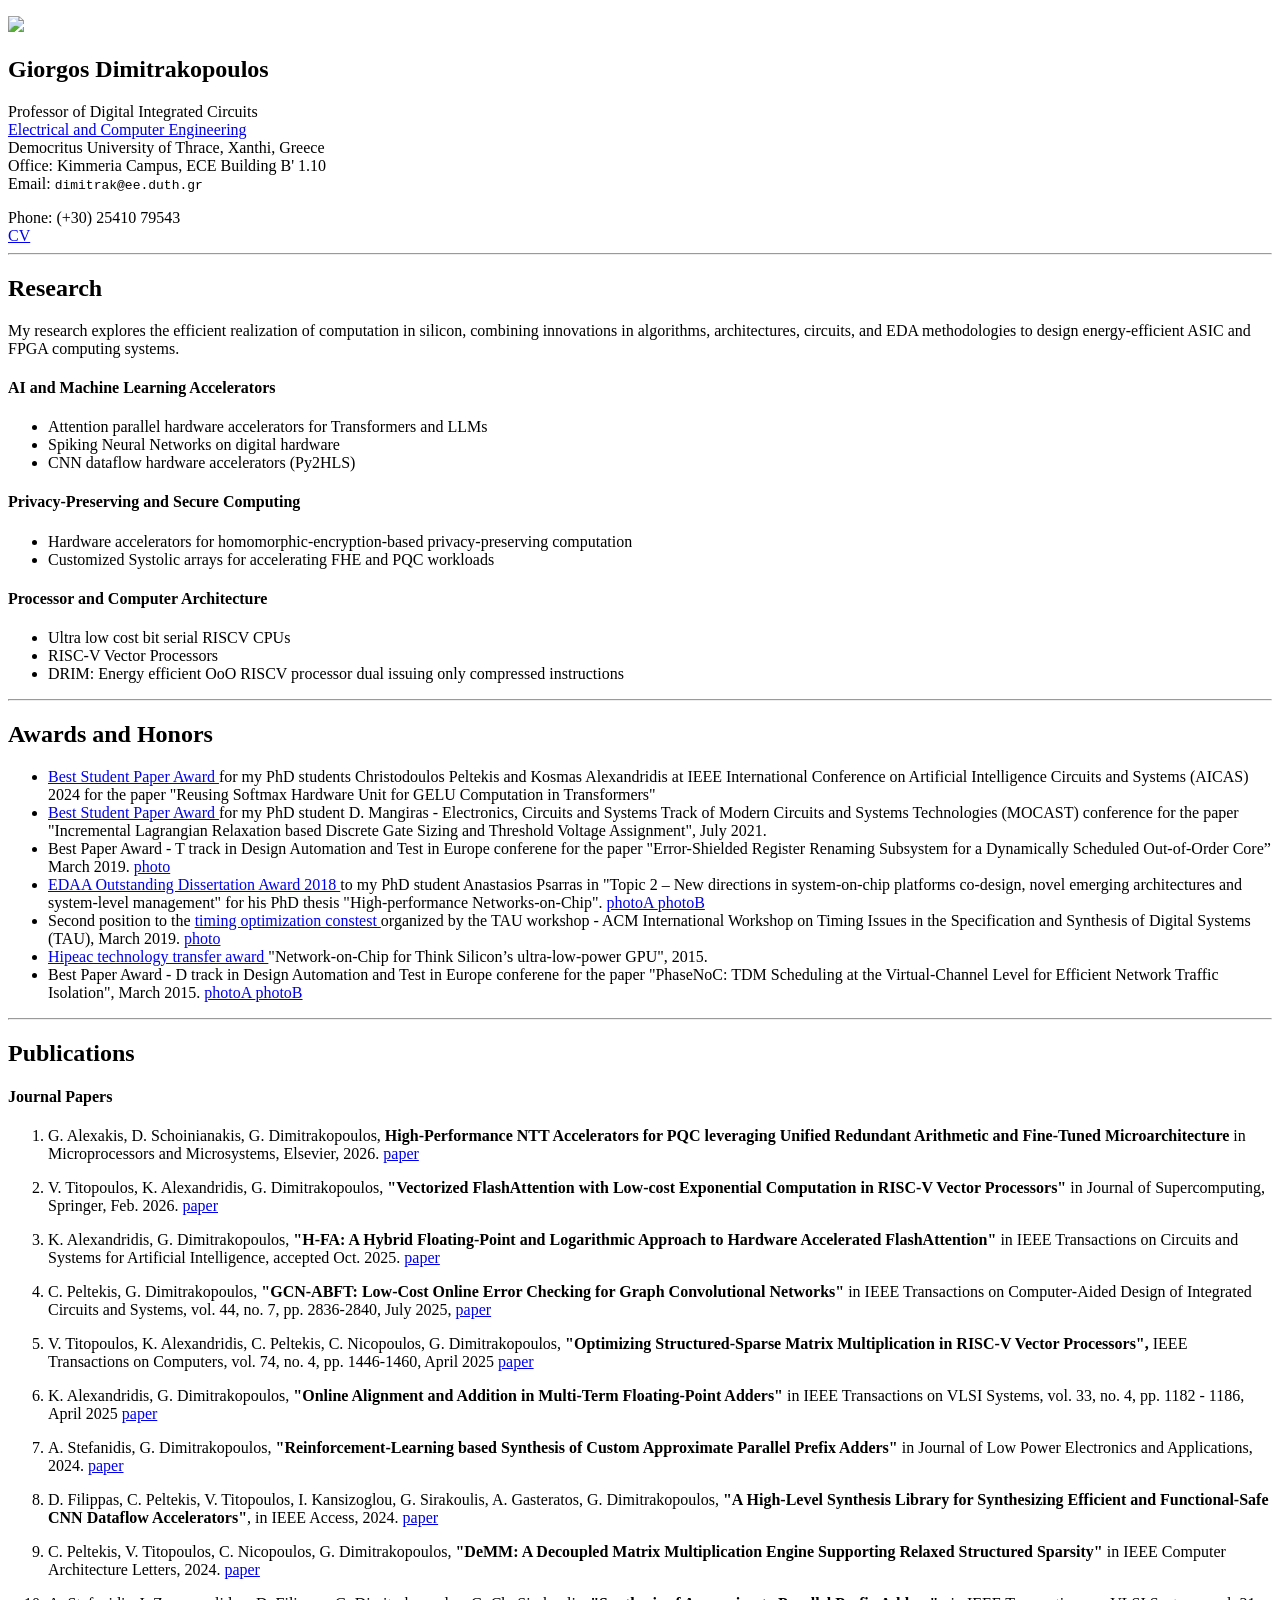
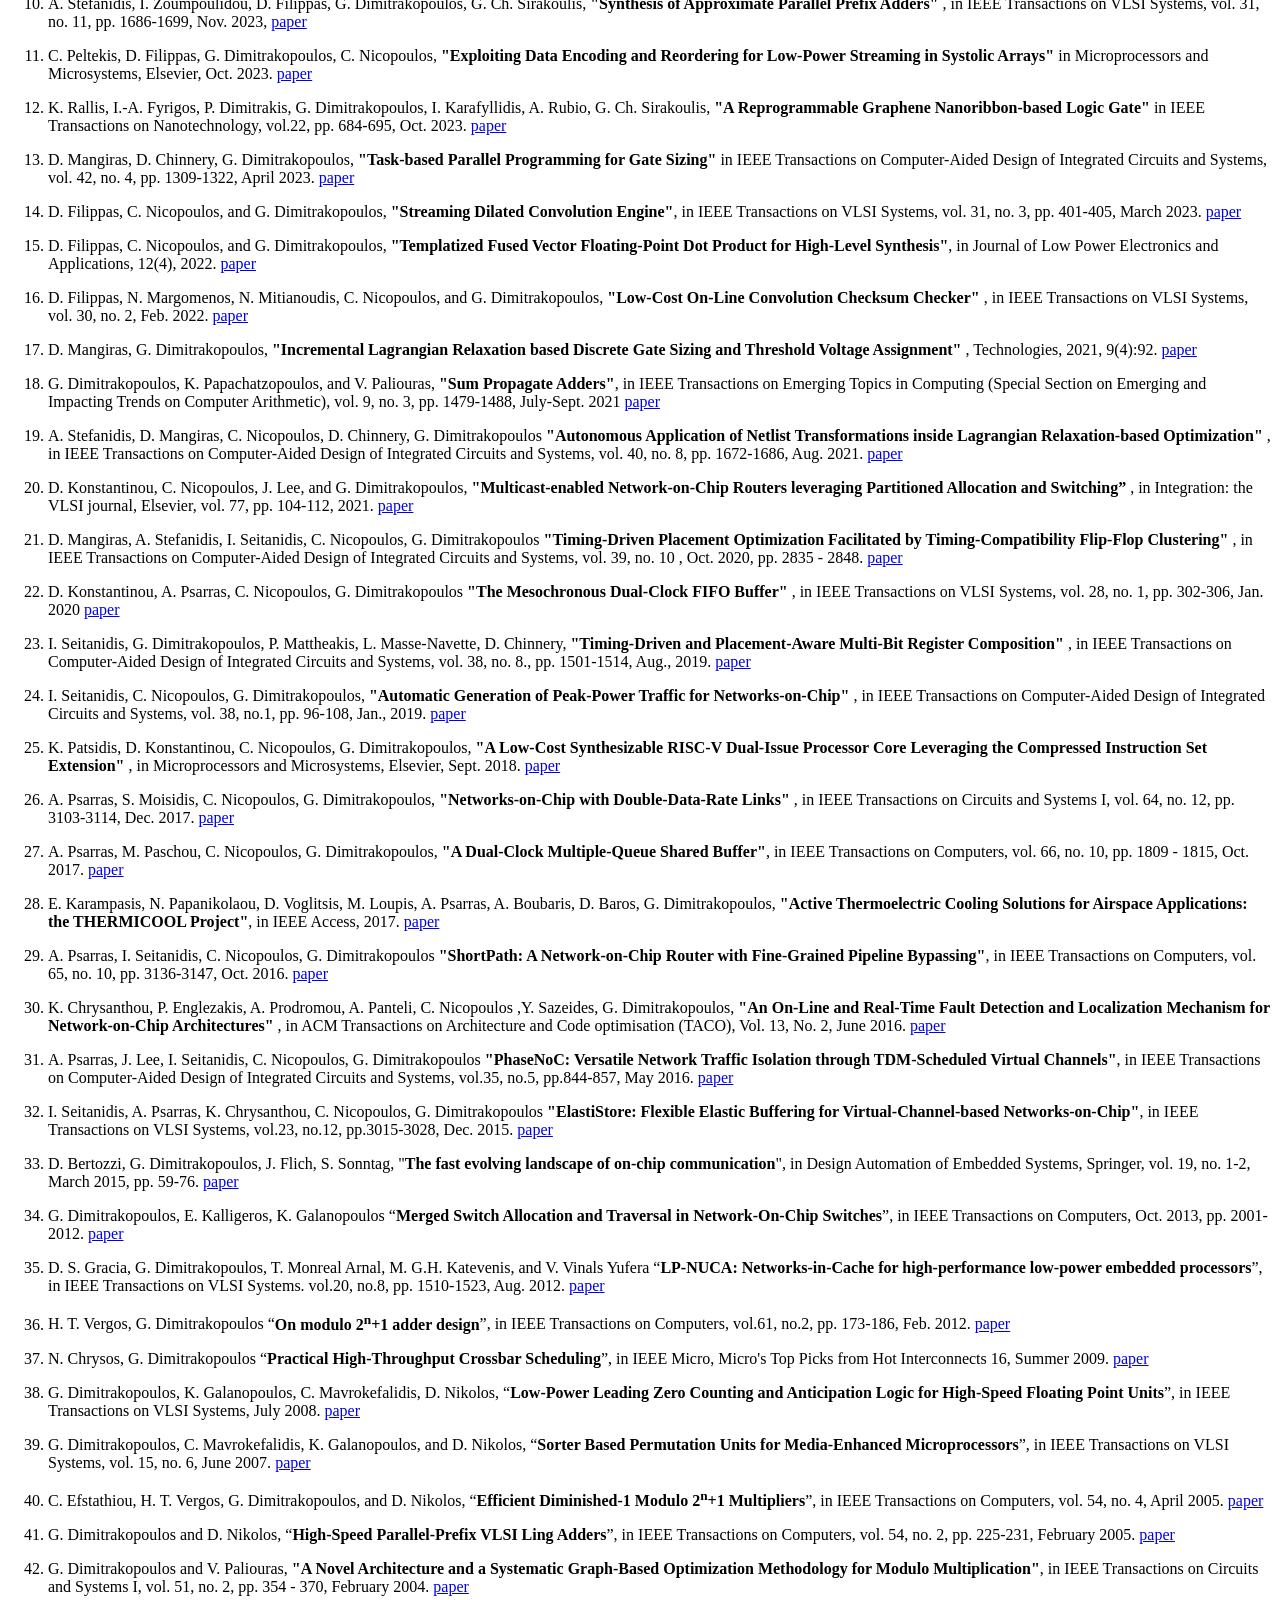
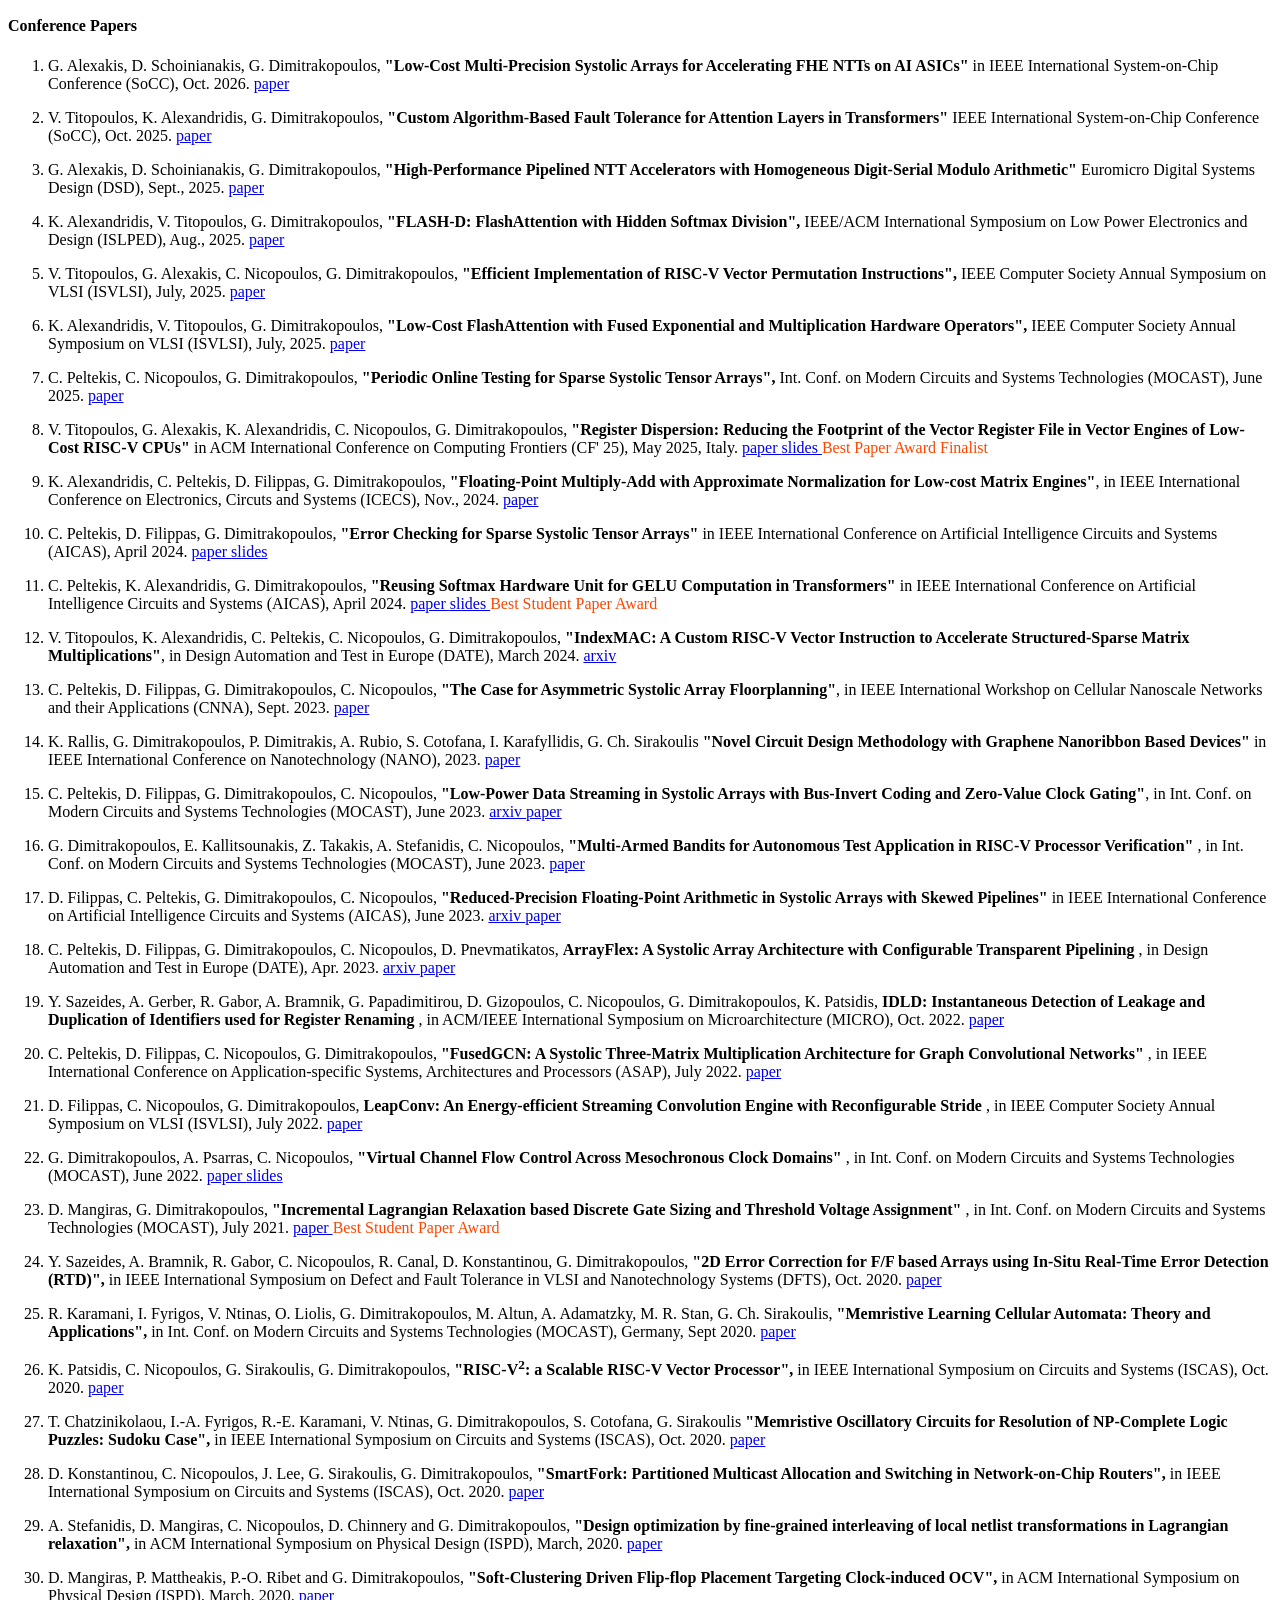
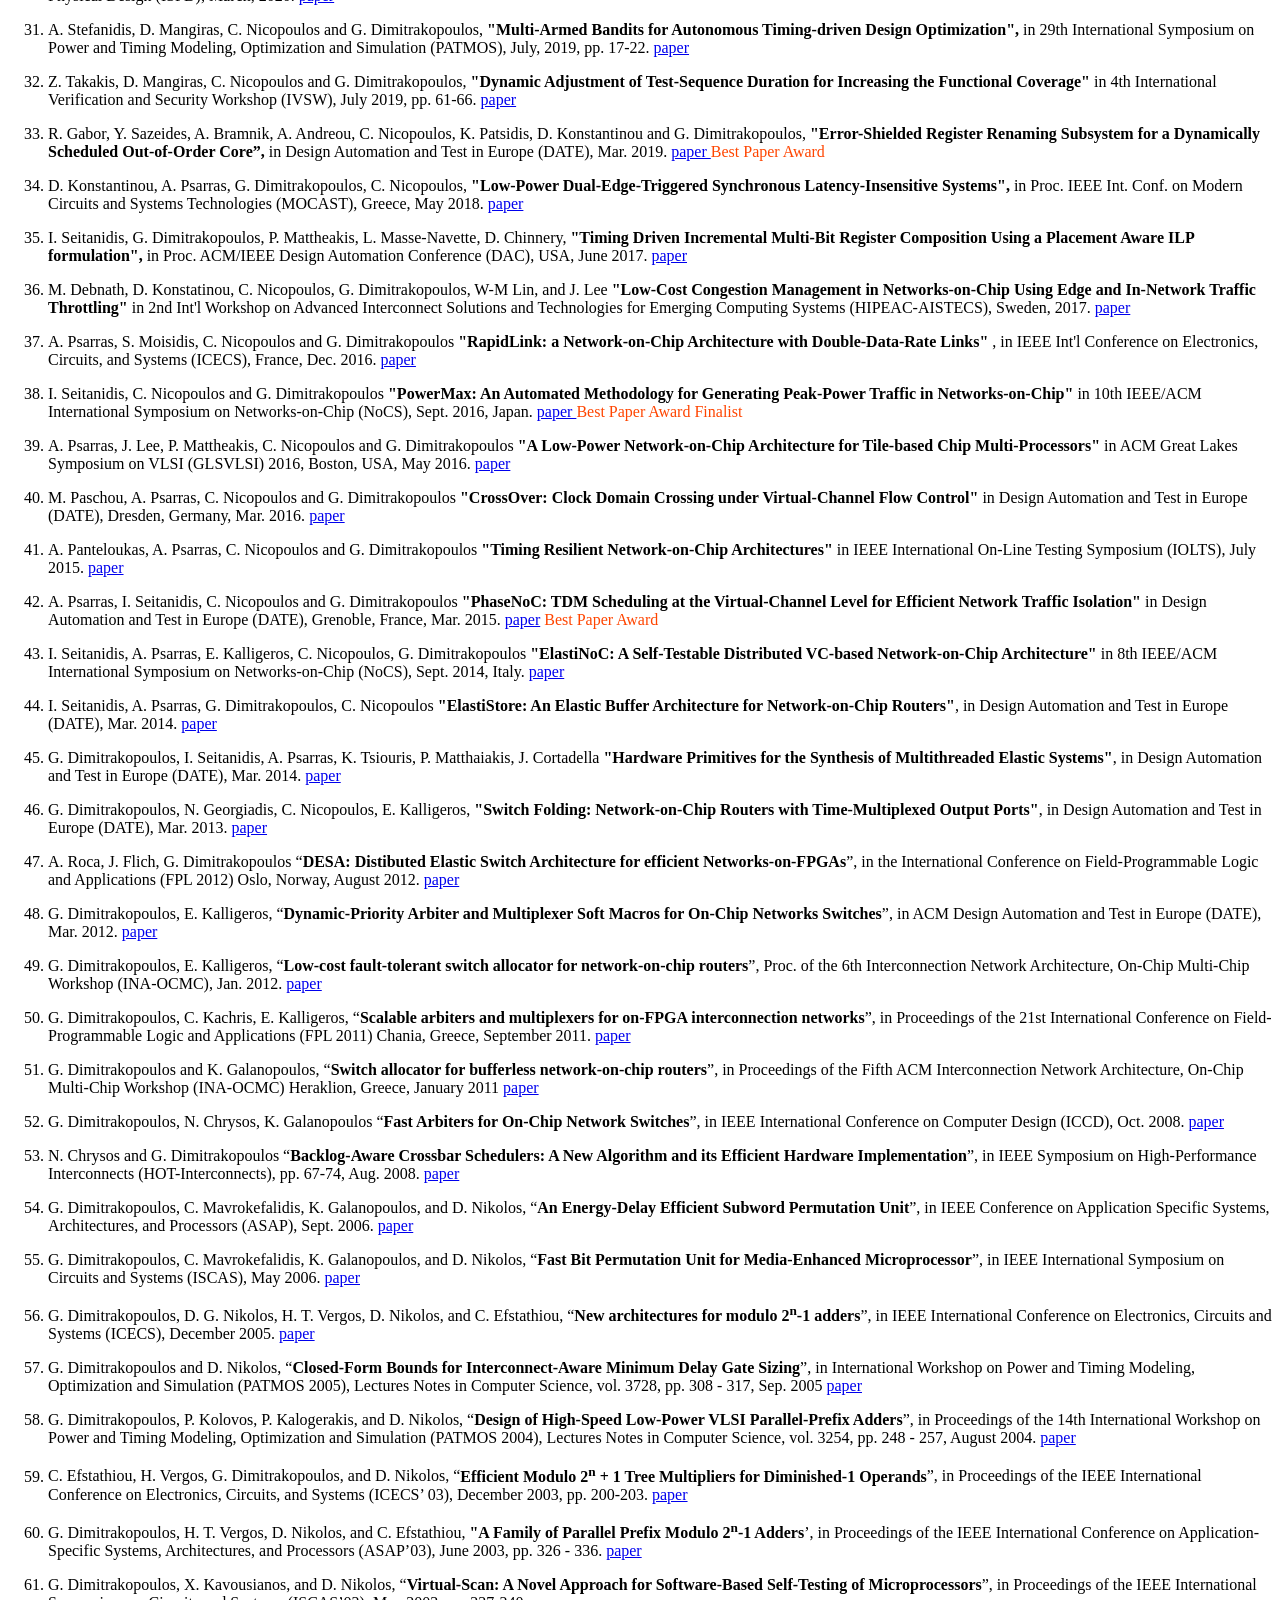
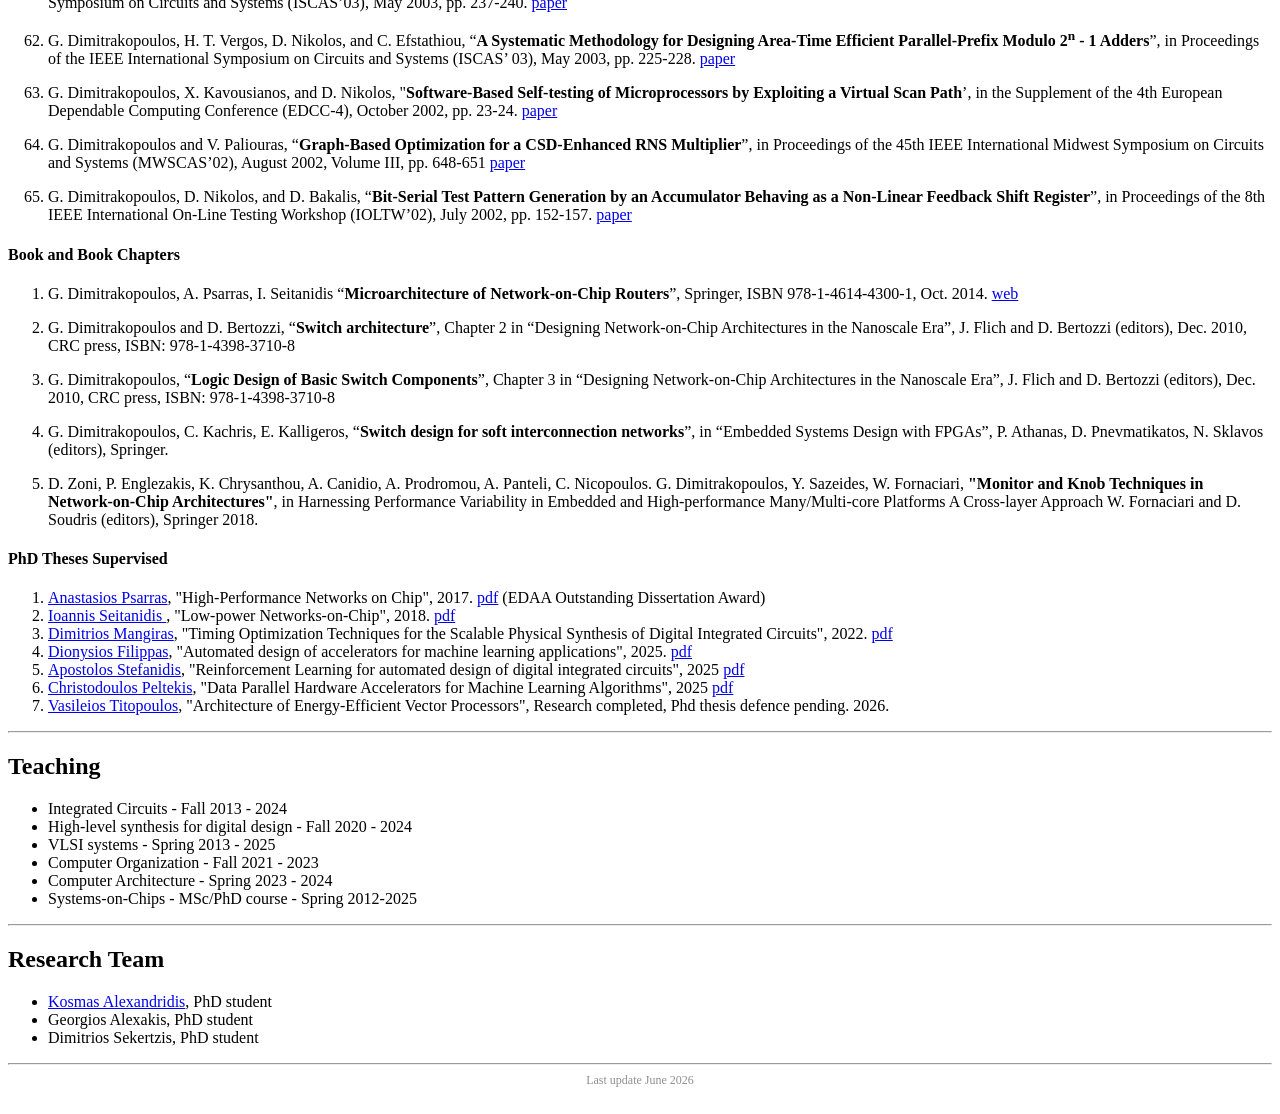
==== commit ea244aaa: "Update index.html" ====
--- a/index.html
+++ b/index.html
@@ -14,7 +14,7 @@
 
 <!-- Bootstrap core CSS -->
 <link rel="stylesheet" href="css/custom.css">
-<link rel="stylesheet" href="css/bootstrap.min.css">
+<!--<link rel="stylesheet" href="css/bootstrap.min.css">-->
 <!--<script type="text/javascript" src="js/jquery-3.2.1.min.js"></script>
 <script type="text/javascript" src="js/bootstrap.min.js"></script>-->
 
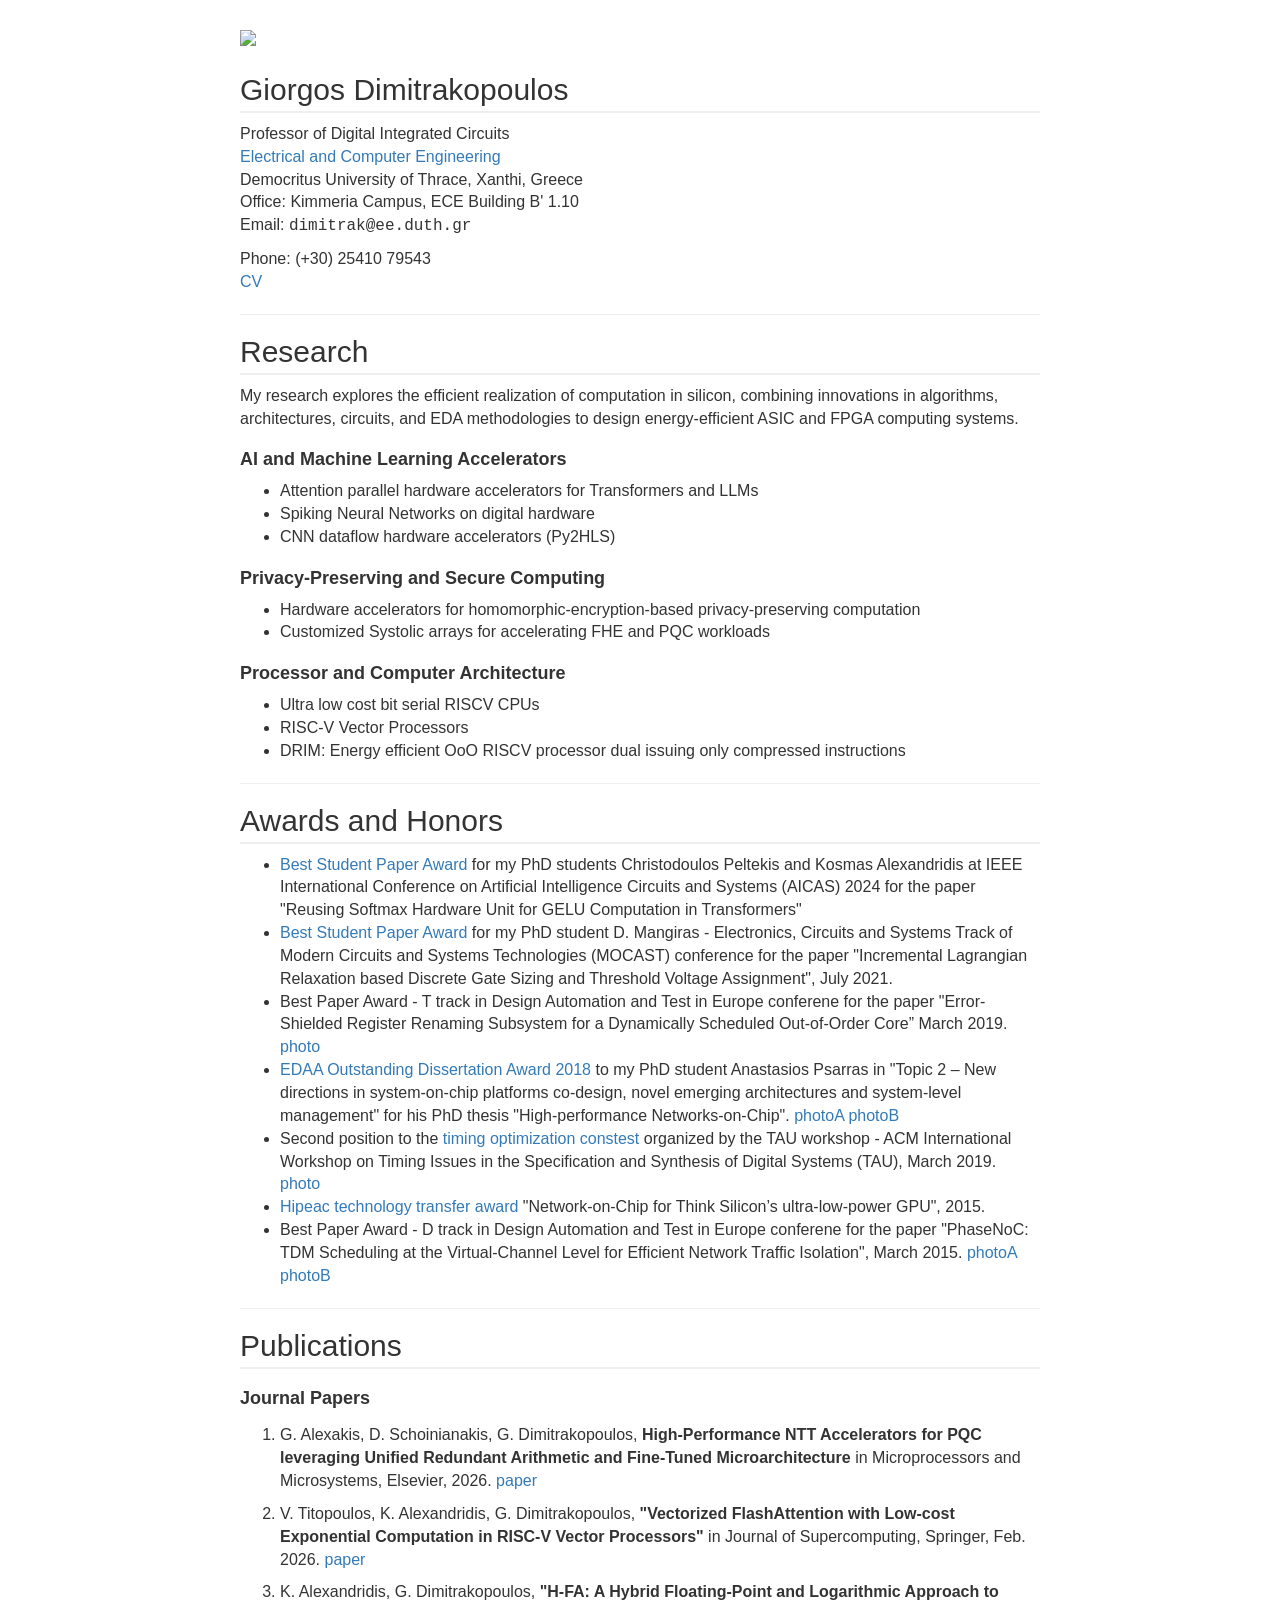
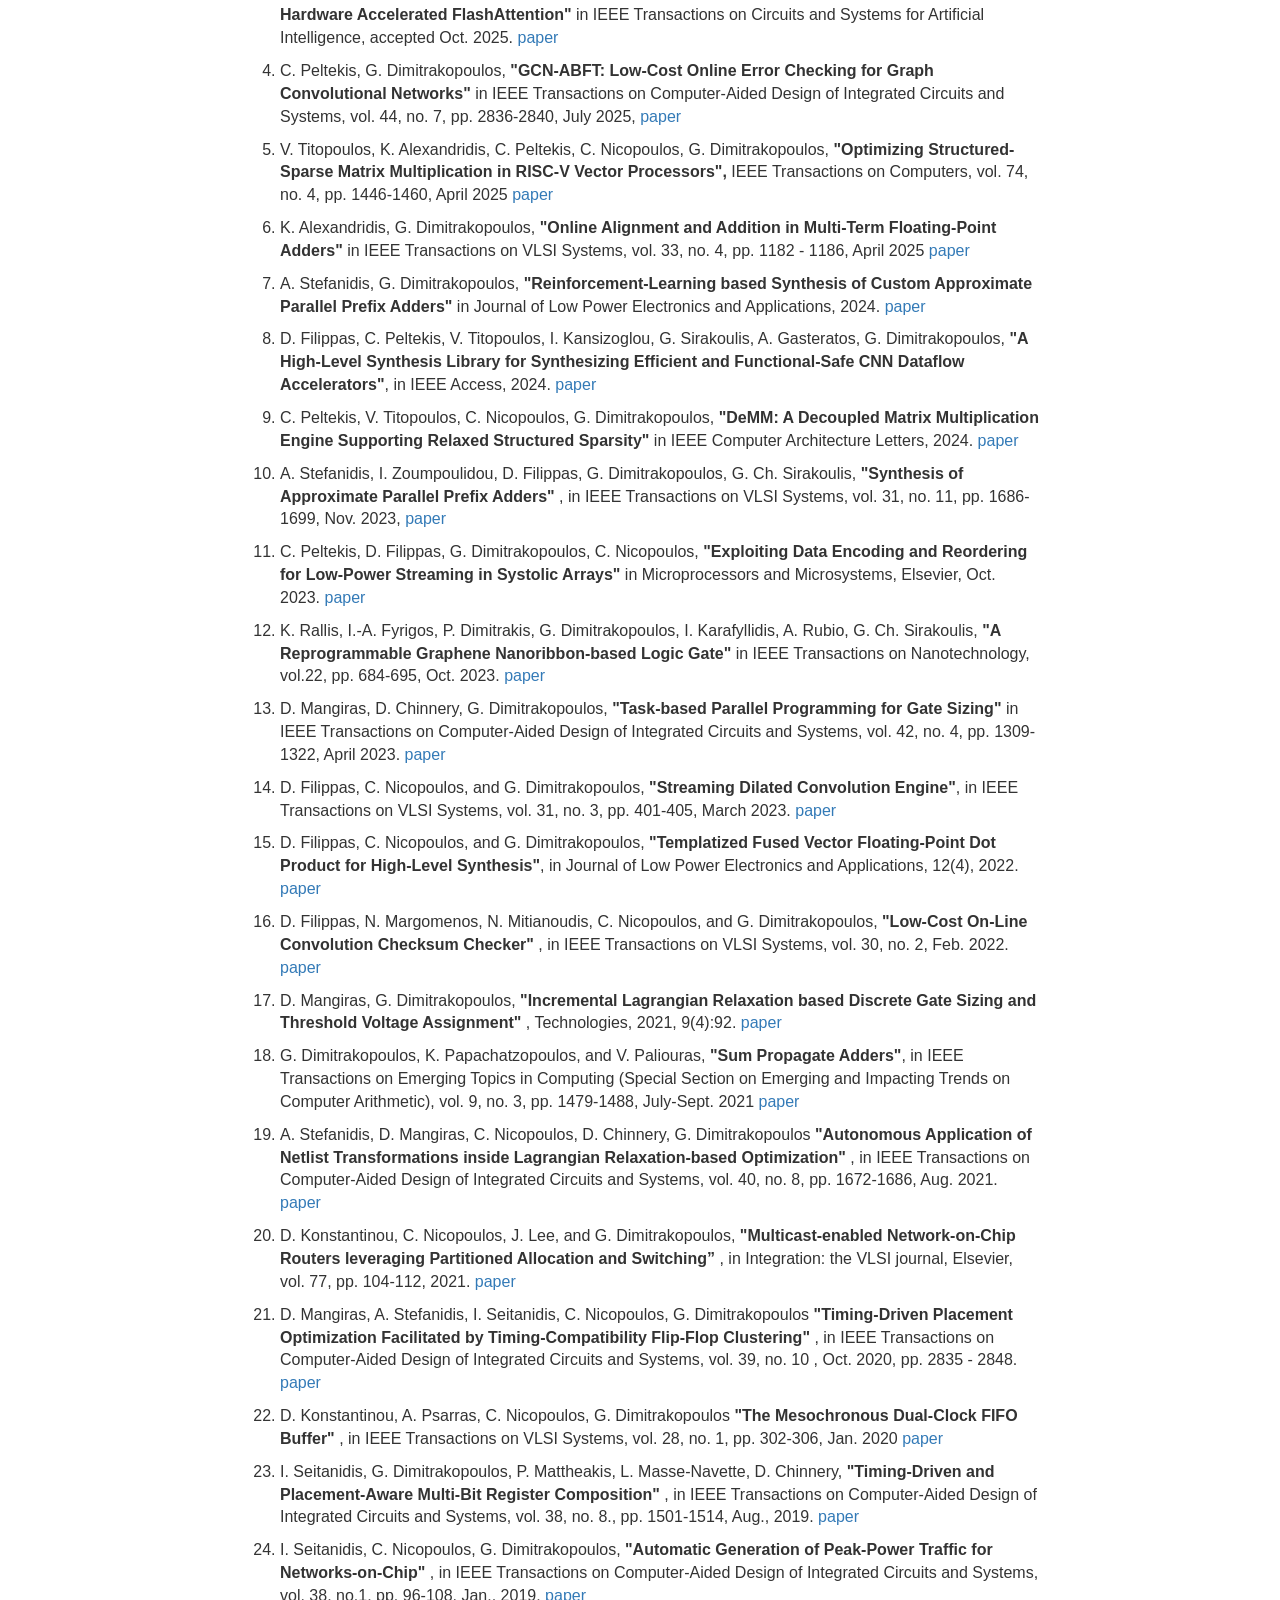
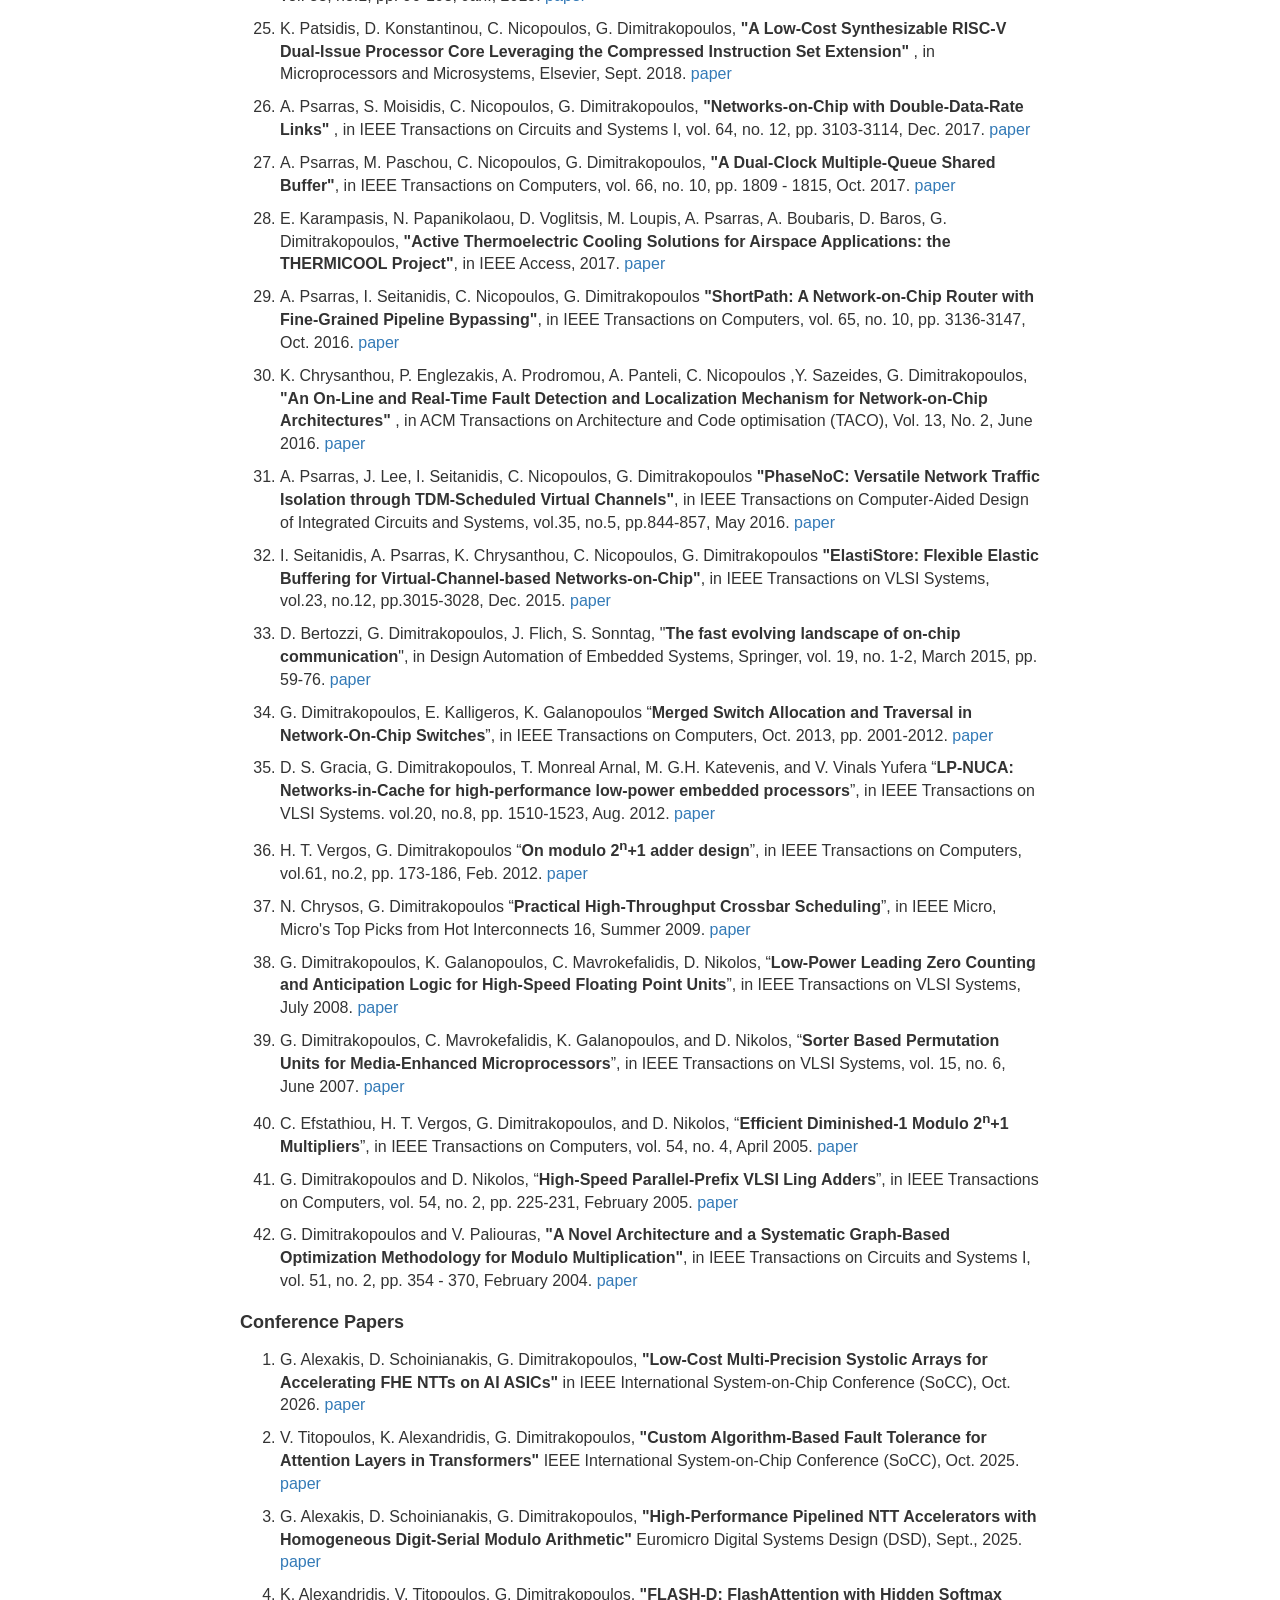
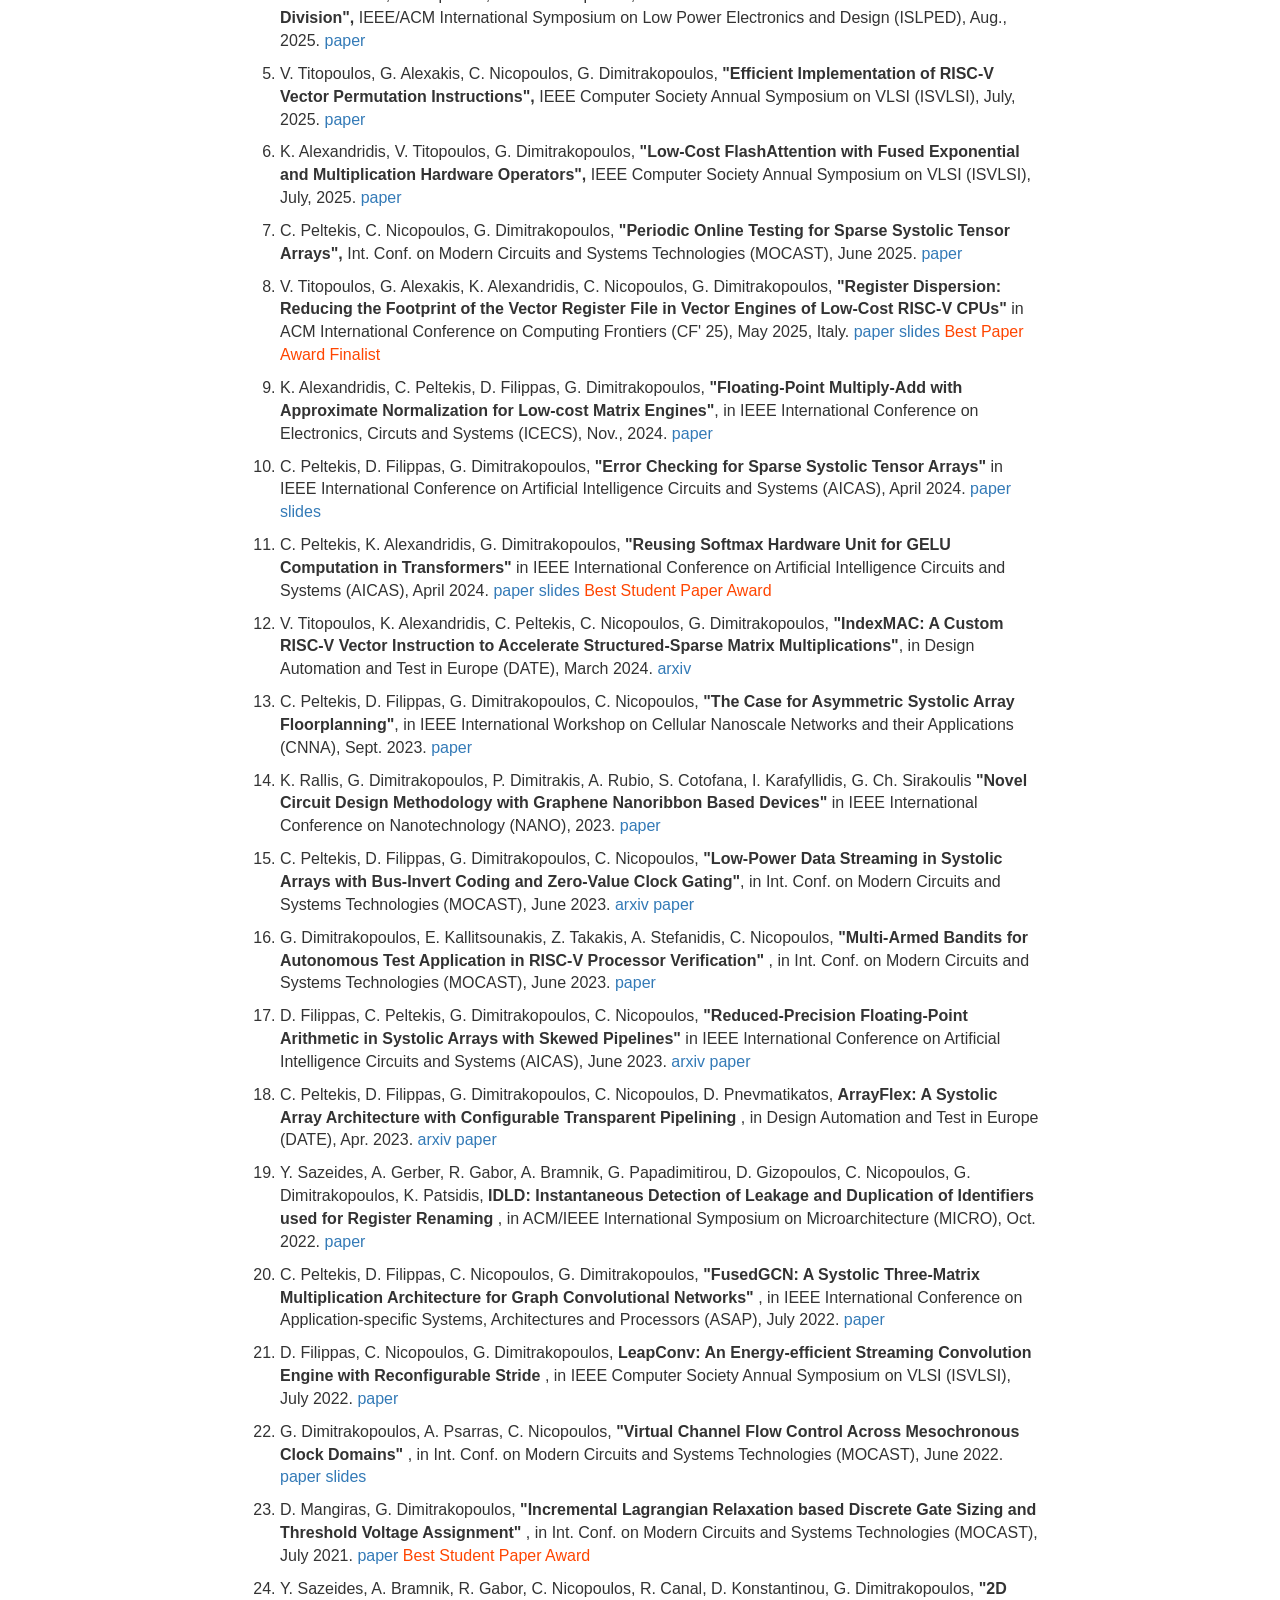
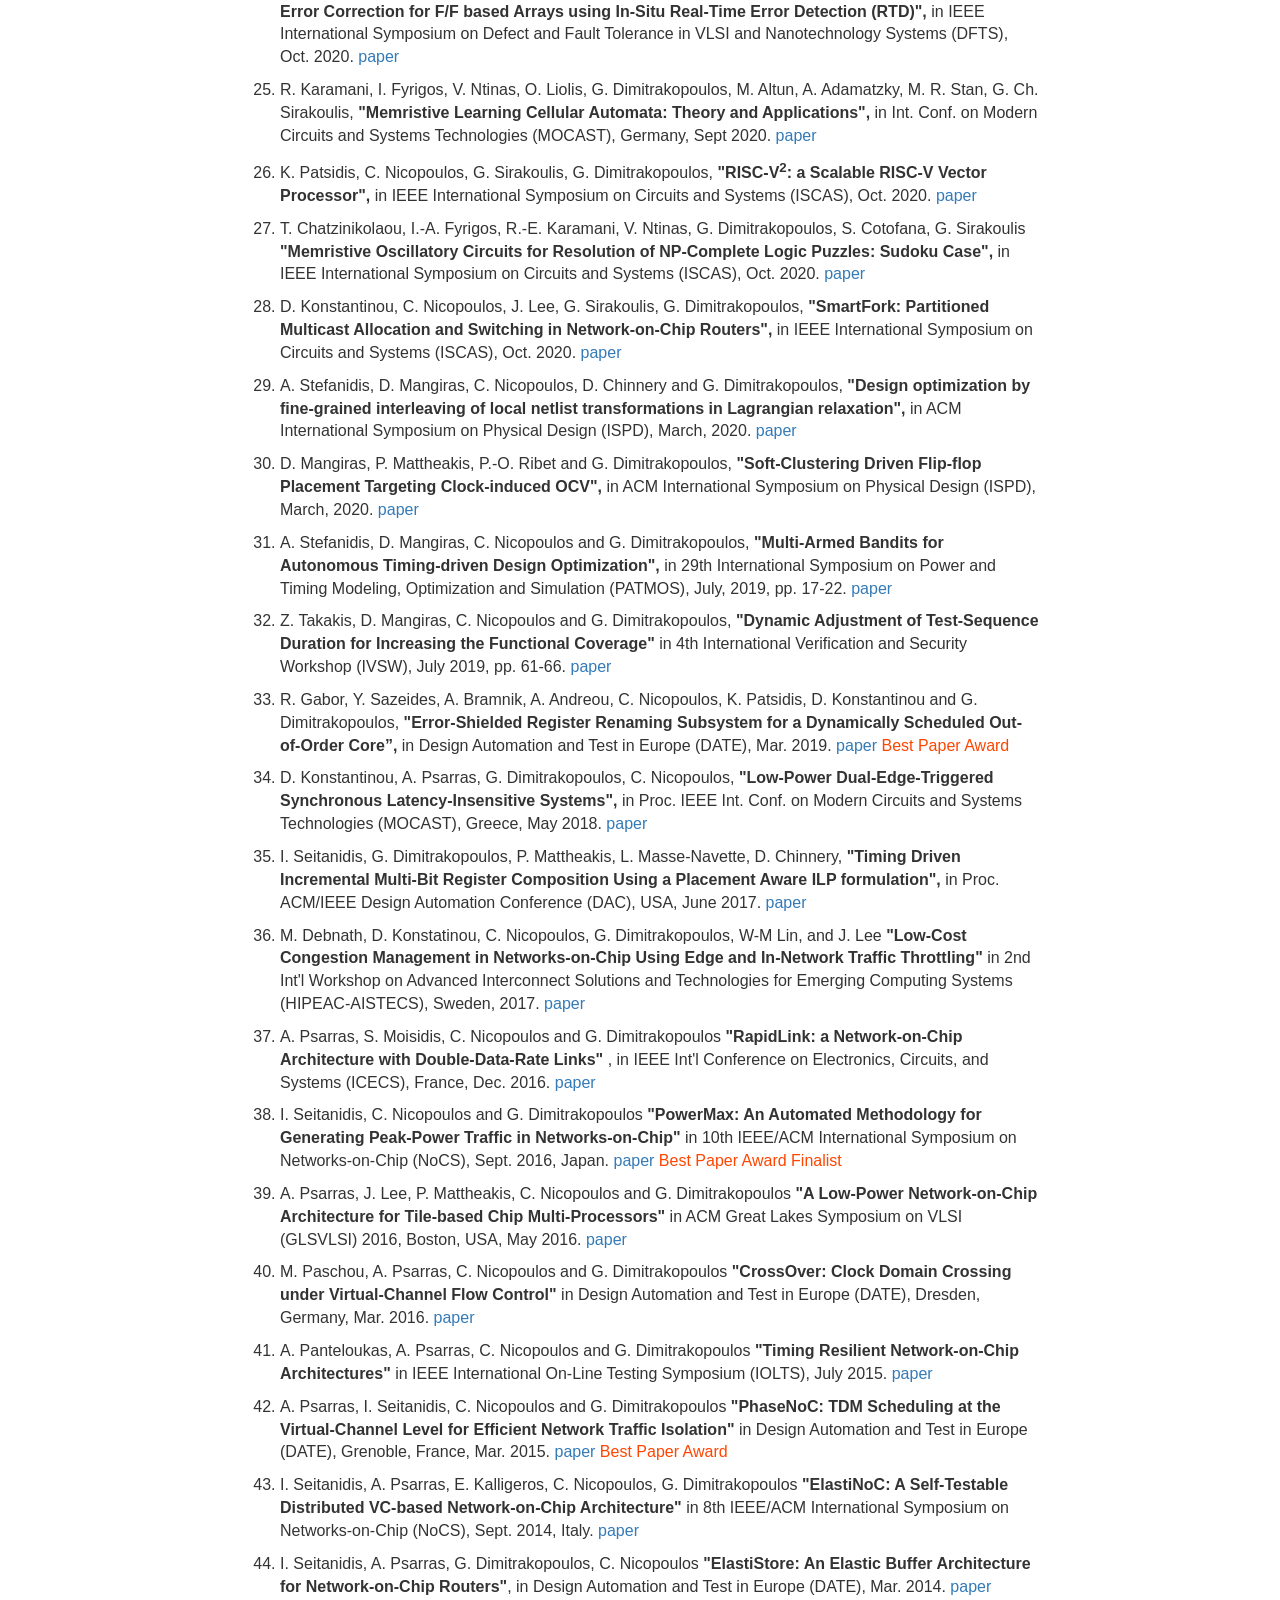
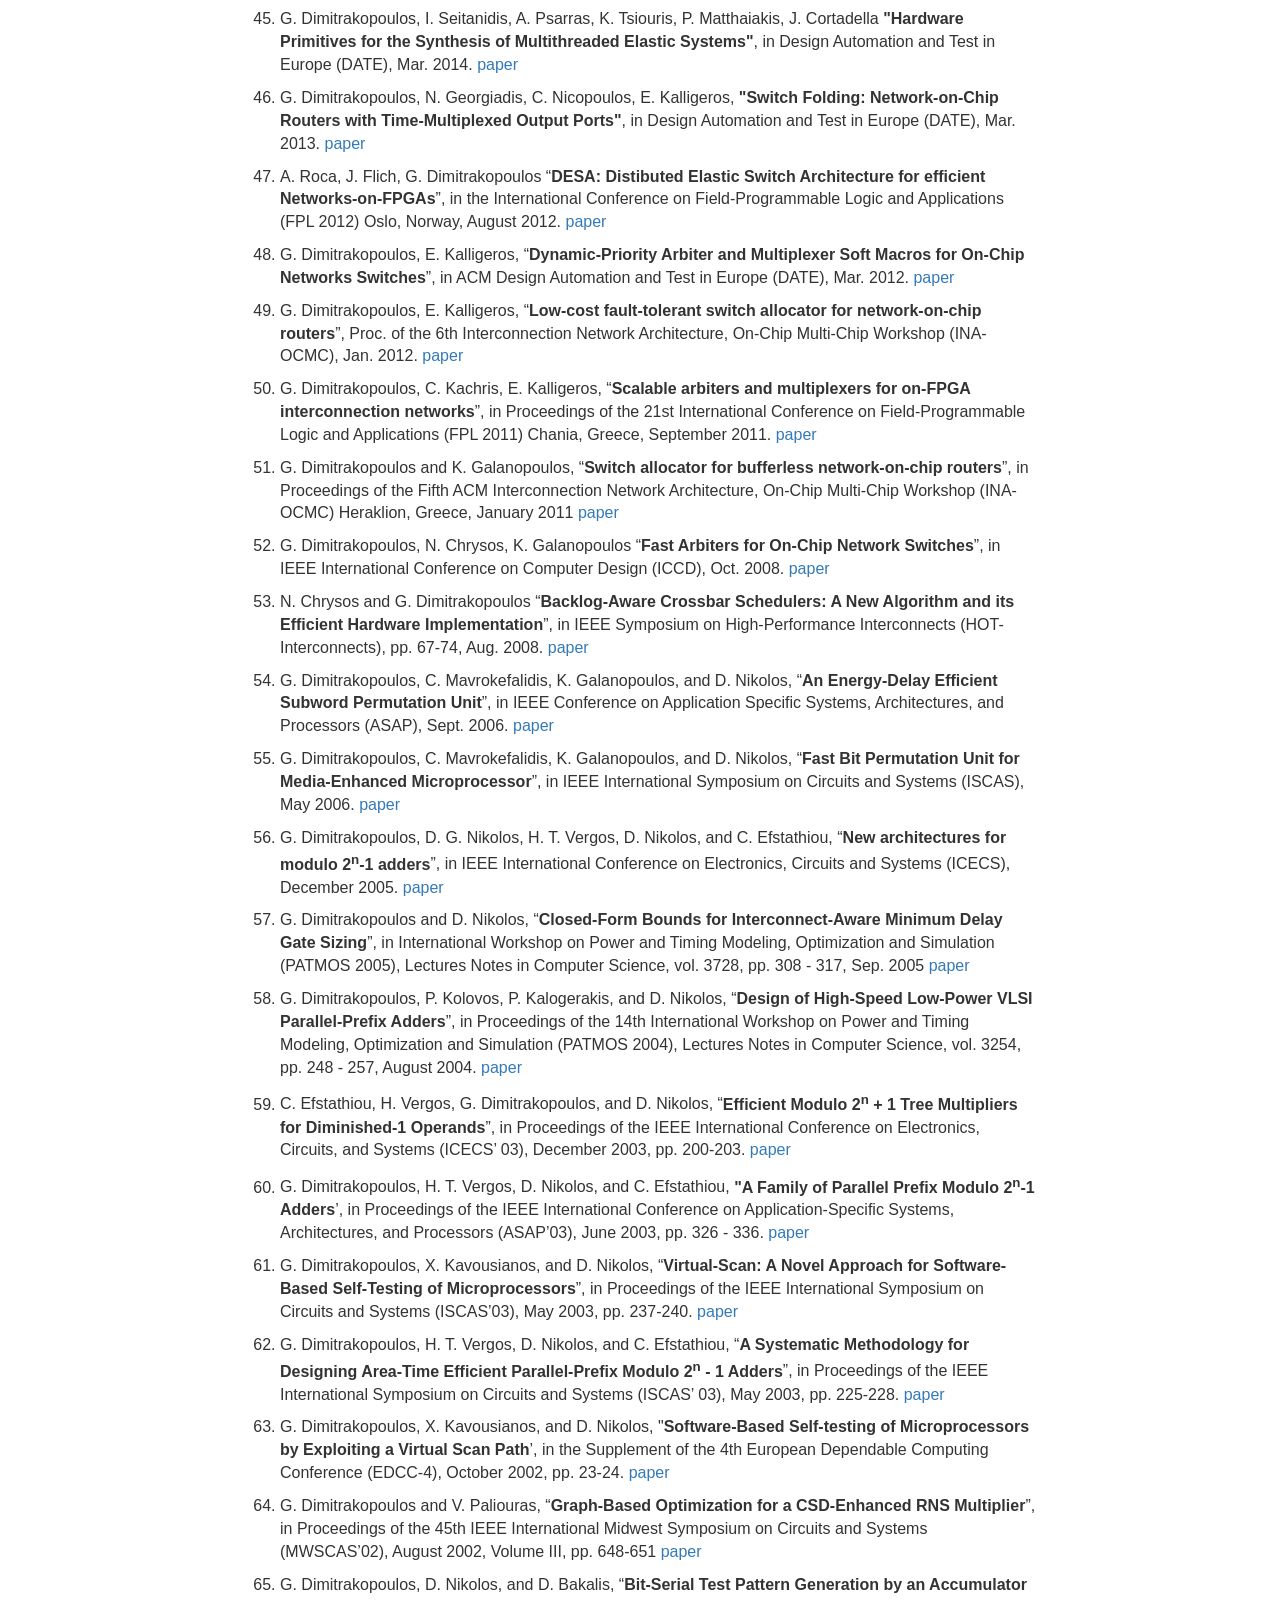
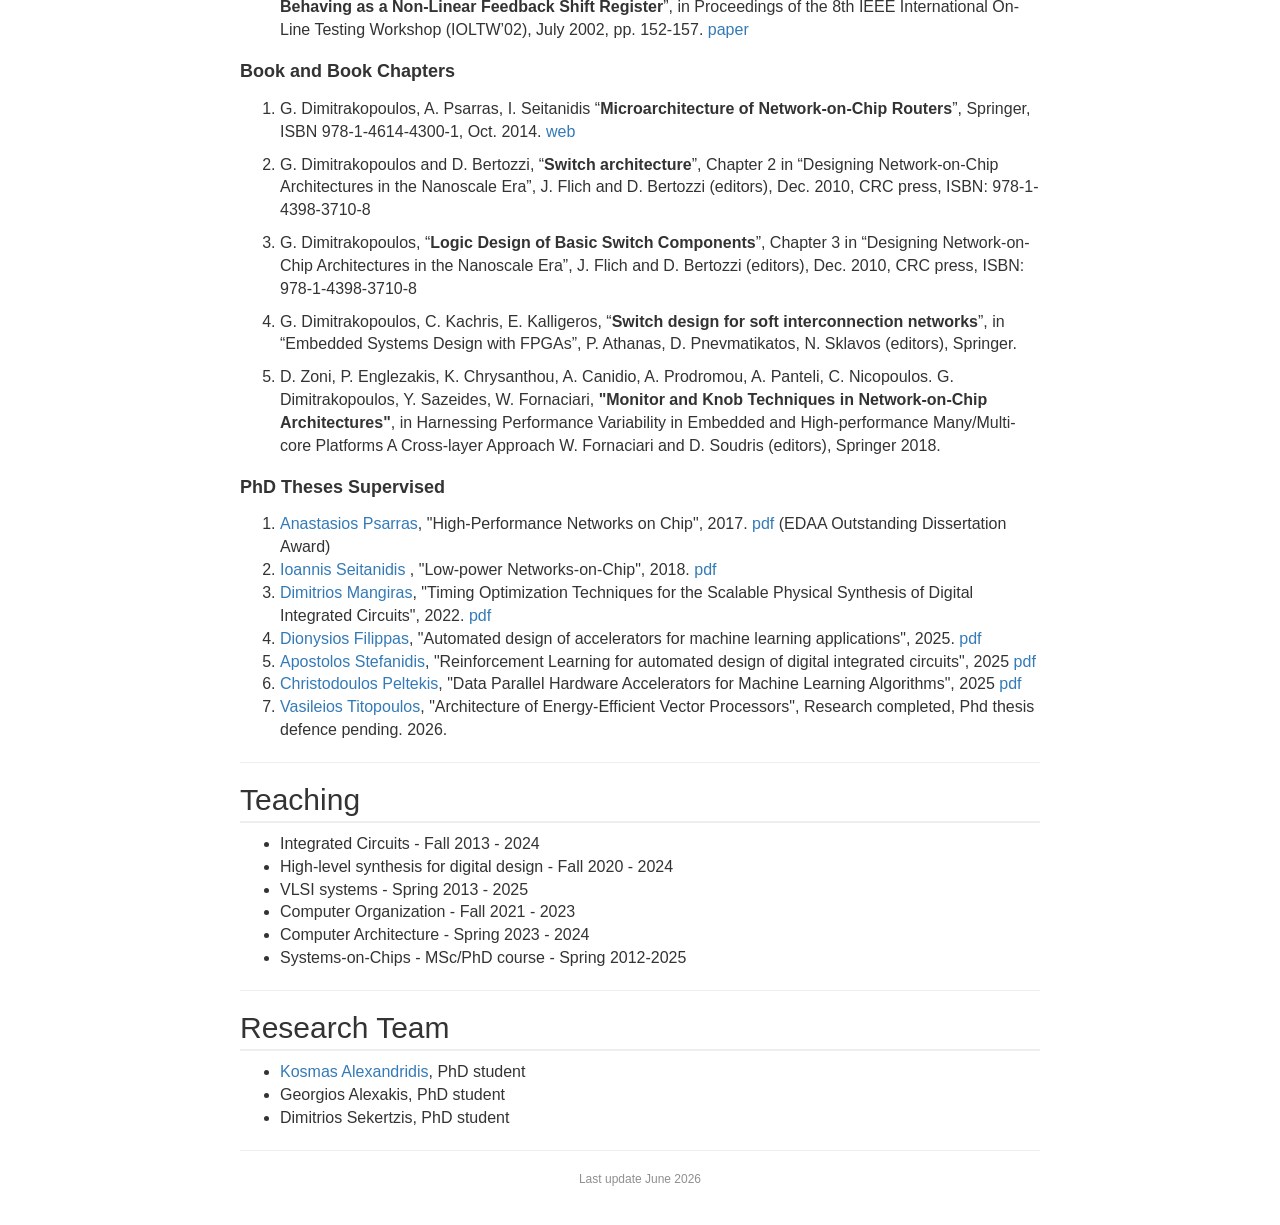
==== commit 702e5244: "added new style" ====
--- a/index.html
+++ b/index.html
@@ -13,7 +13,7 @@
 <title>Giorgos Dimitrakopoulos Homepage</title>
 
 <!-- Bootstrap core CSS -->
-<link rel="stylesheet" href="css/custom.css">
+<link rel="stylesheet" href="css/style.css">
 <!--<link rel="stylesheet" href="css/bootstrap.min.css">-->
 <!--<script type="text/javascript" src="js/jquery-3.2.1.min.js"></script>
 <script type="text/javascript" src="js/bootstrap.min.js"></script>-->
--- a/css/style.css
+++ b/css/style.css
@@ -0,0 +1,40 @@
+
+html { font-family: sans-serif; -webkit-text-size-adjust: 100%; -ms-text-size-adjust: 100%; }
+body { font-family: "Helvetica Neue", Helvetica, Arial, sans-serif; font-size: 16px; line-height: 1.42857; color: #333; background-color: #fff; margin: 0; padding: 20px 0; }
+
+/* Headings */
+h1, h2, h3, h4, h5, h6 { font-family: inherit; font-weight: 500; line-height: 1.1; color: inherit; margin-top: 20px; margin-bottom: 10px; }
+h1 { font-size: 36px; }
+h2 { font-size: 30px; border-bottom: 2px solid #eee; padding-bottom: 5px; }
+h3 { font-size: 24px; }
+h4 { font-size: 18px; font-weight: 700; margin-bottom: 5px; }
+
+/* Text Utilities */
+p { margin: 0 0 10px; }
+a { color: #337ab7; text-decoration: none; }
+a:hover, a:focus { color: #23527c; text-decoration: underline; }
+.text-muted { color: #777; }
+.small, small { font-size: 85%; }
+
+
+.container { padding-right: 15px; padding-left: 15px; margin-right: auto; margin-left: auto; max-width: 800px; }
+hr { margin-top: 20px; margin-bottom: 20px; border: 0; border-top: 1px solid #eee; }
+
+
+ul { margin-top: 0; margin-bottom: 10px; }
+.list-unstyled { padding-left: 0; list-style: none; }
+
+
+.label { display: inline-block; padding: .2em .6em .3em; font-size: 75%; font-weight: 700; line-height: 1; color: #fff; text-align: center; white-space: nowrap; vertical-align: baseline; border-radius: .25em; margin-right: 4px; margin-bottom: 4px; }
+.label-primary { background-color: #337ab7; }
+
+footer {
+  text-align: center;
+  color: #8f8f8f;
+  padding-bottom: 18px;
+  font-size: 12px;
+}
+
+footer a {
+  color: rgb(41, 132, 181);
+}
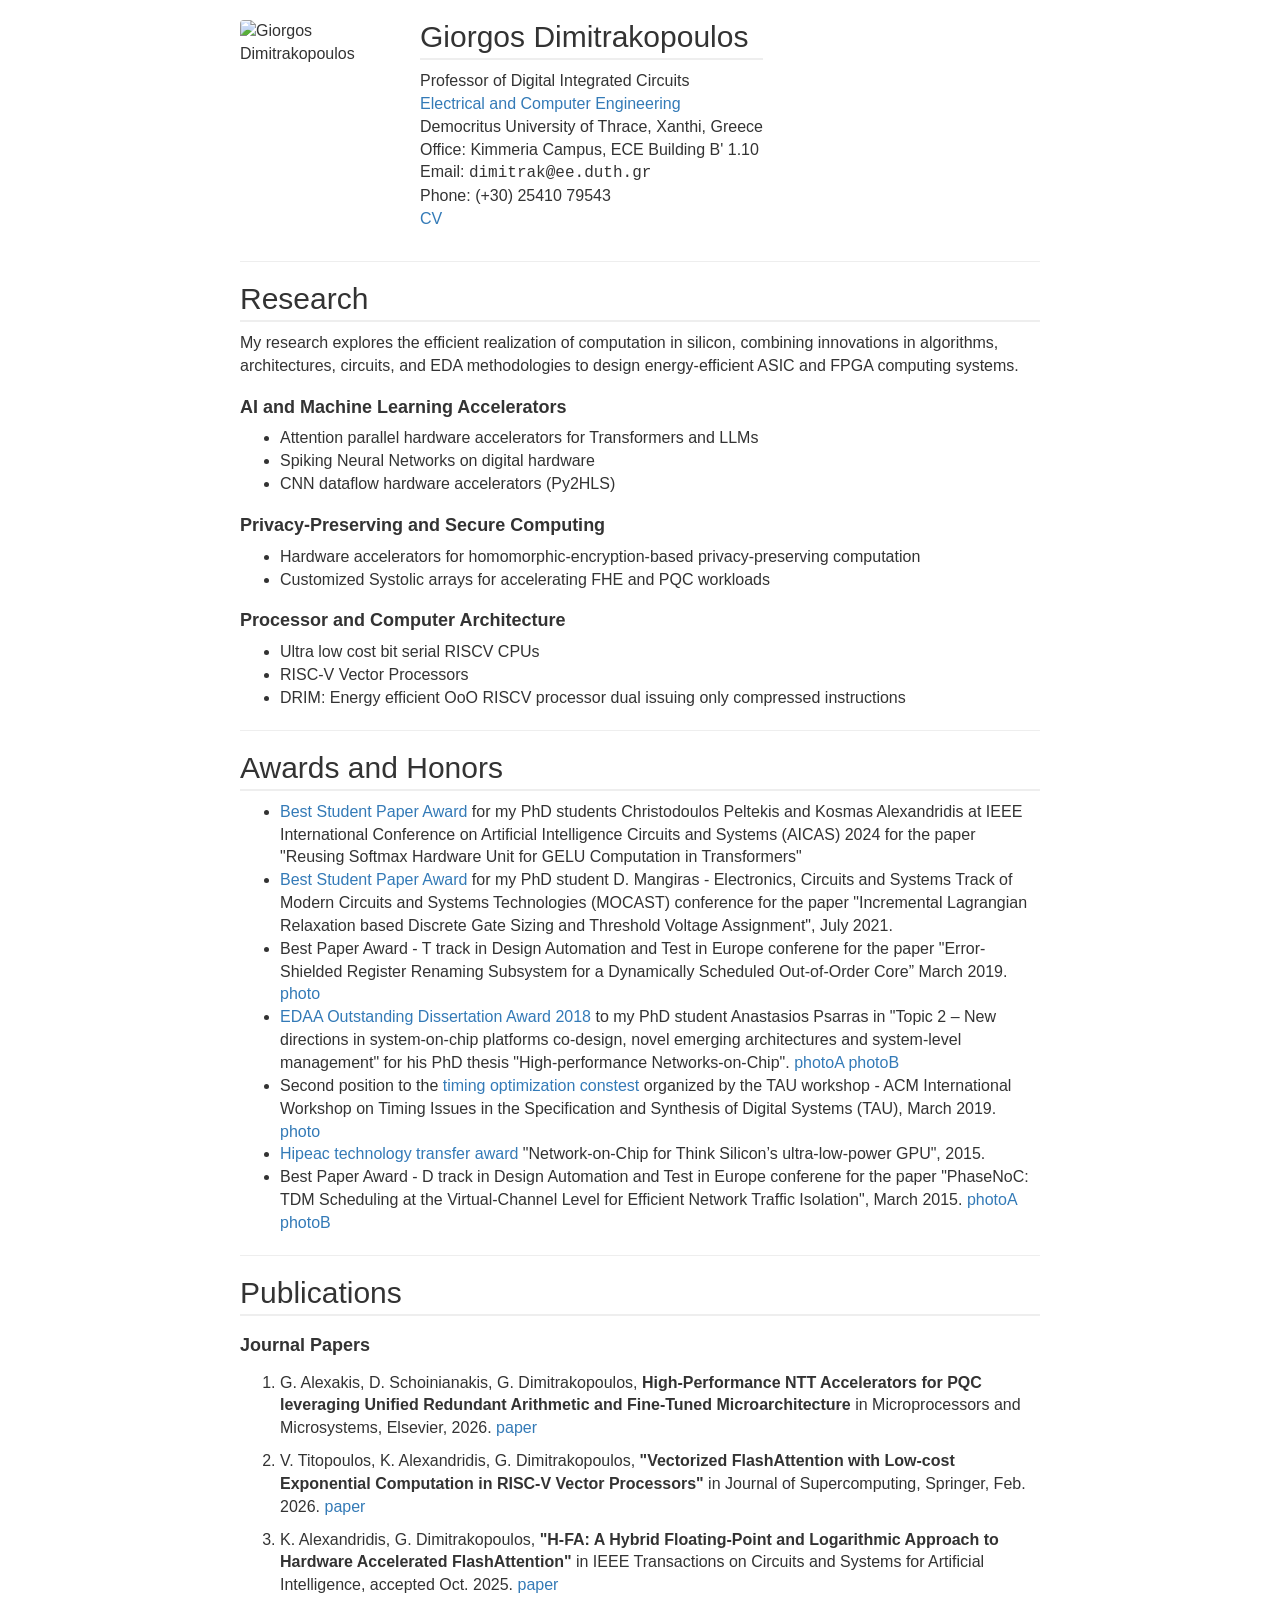
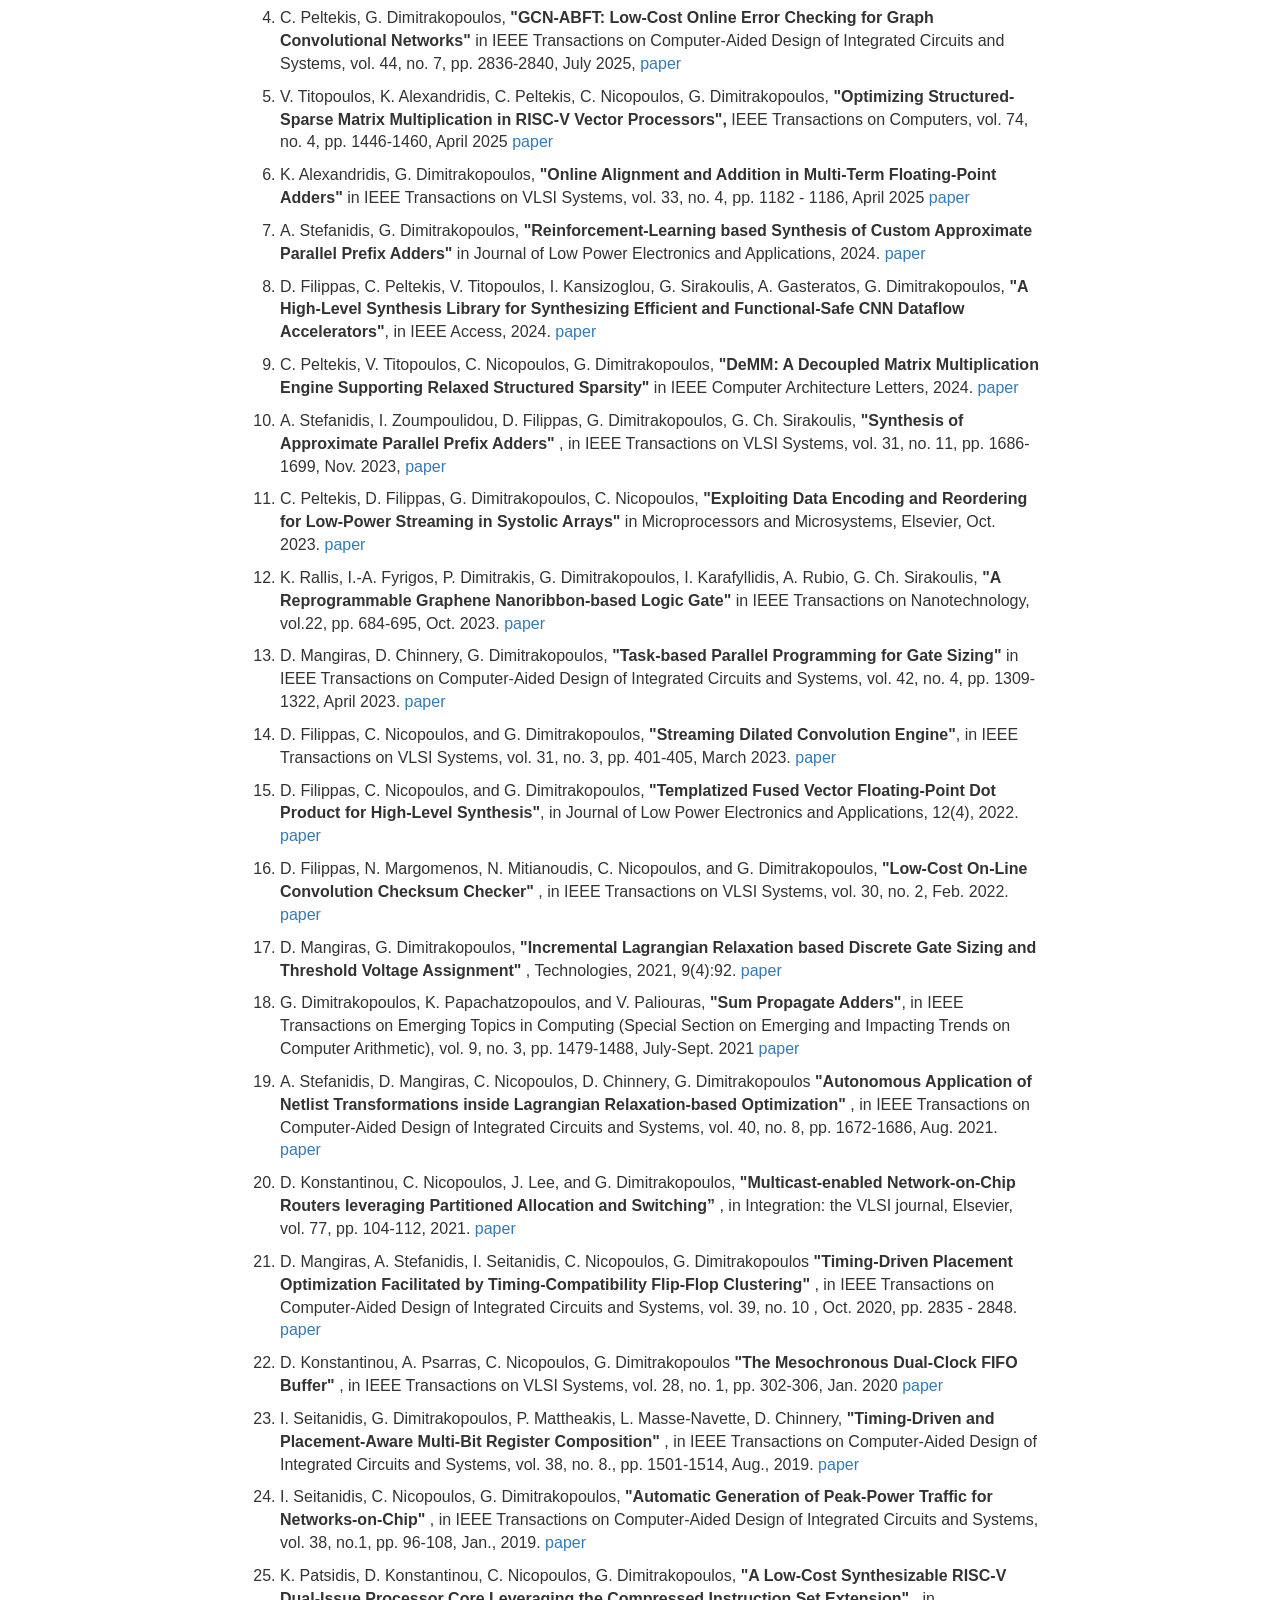
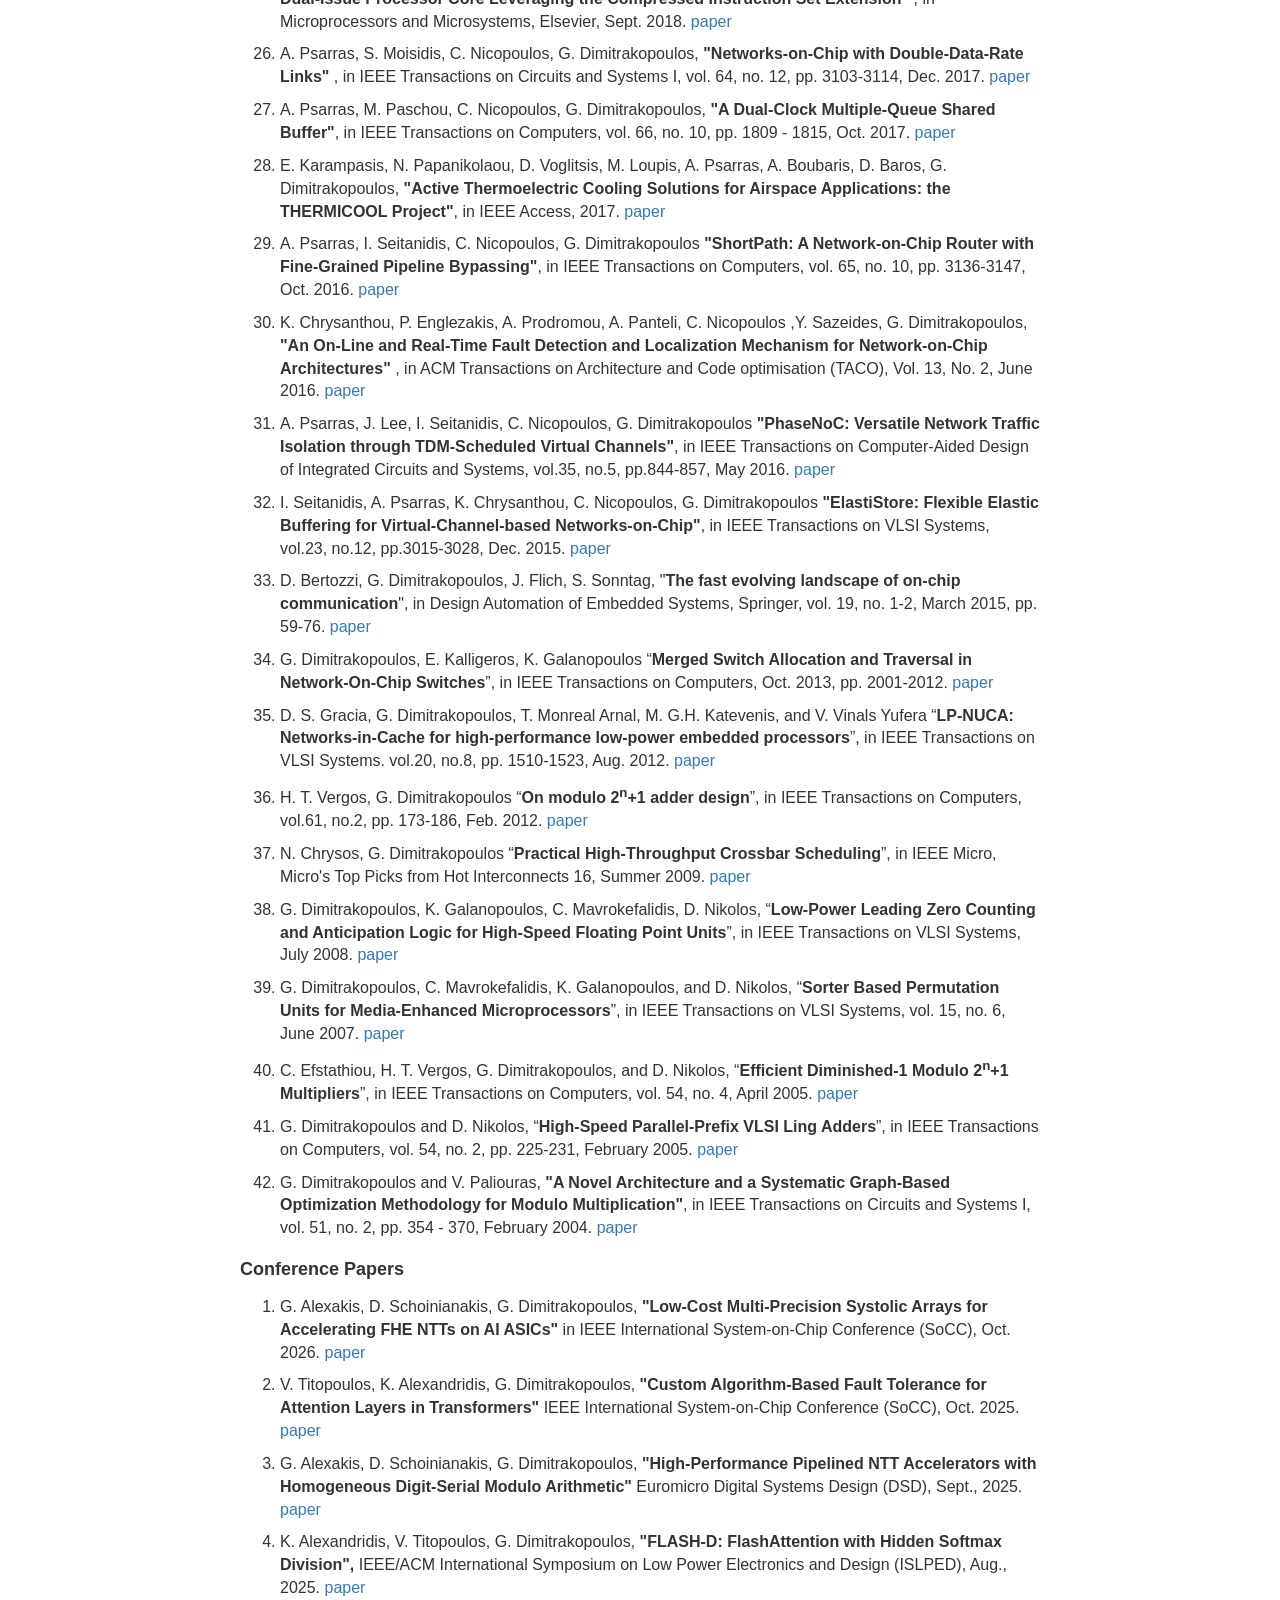
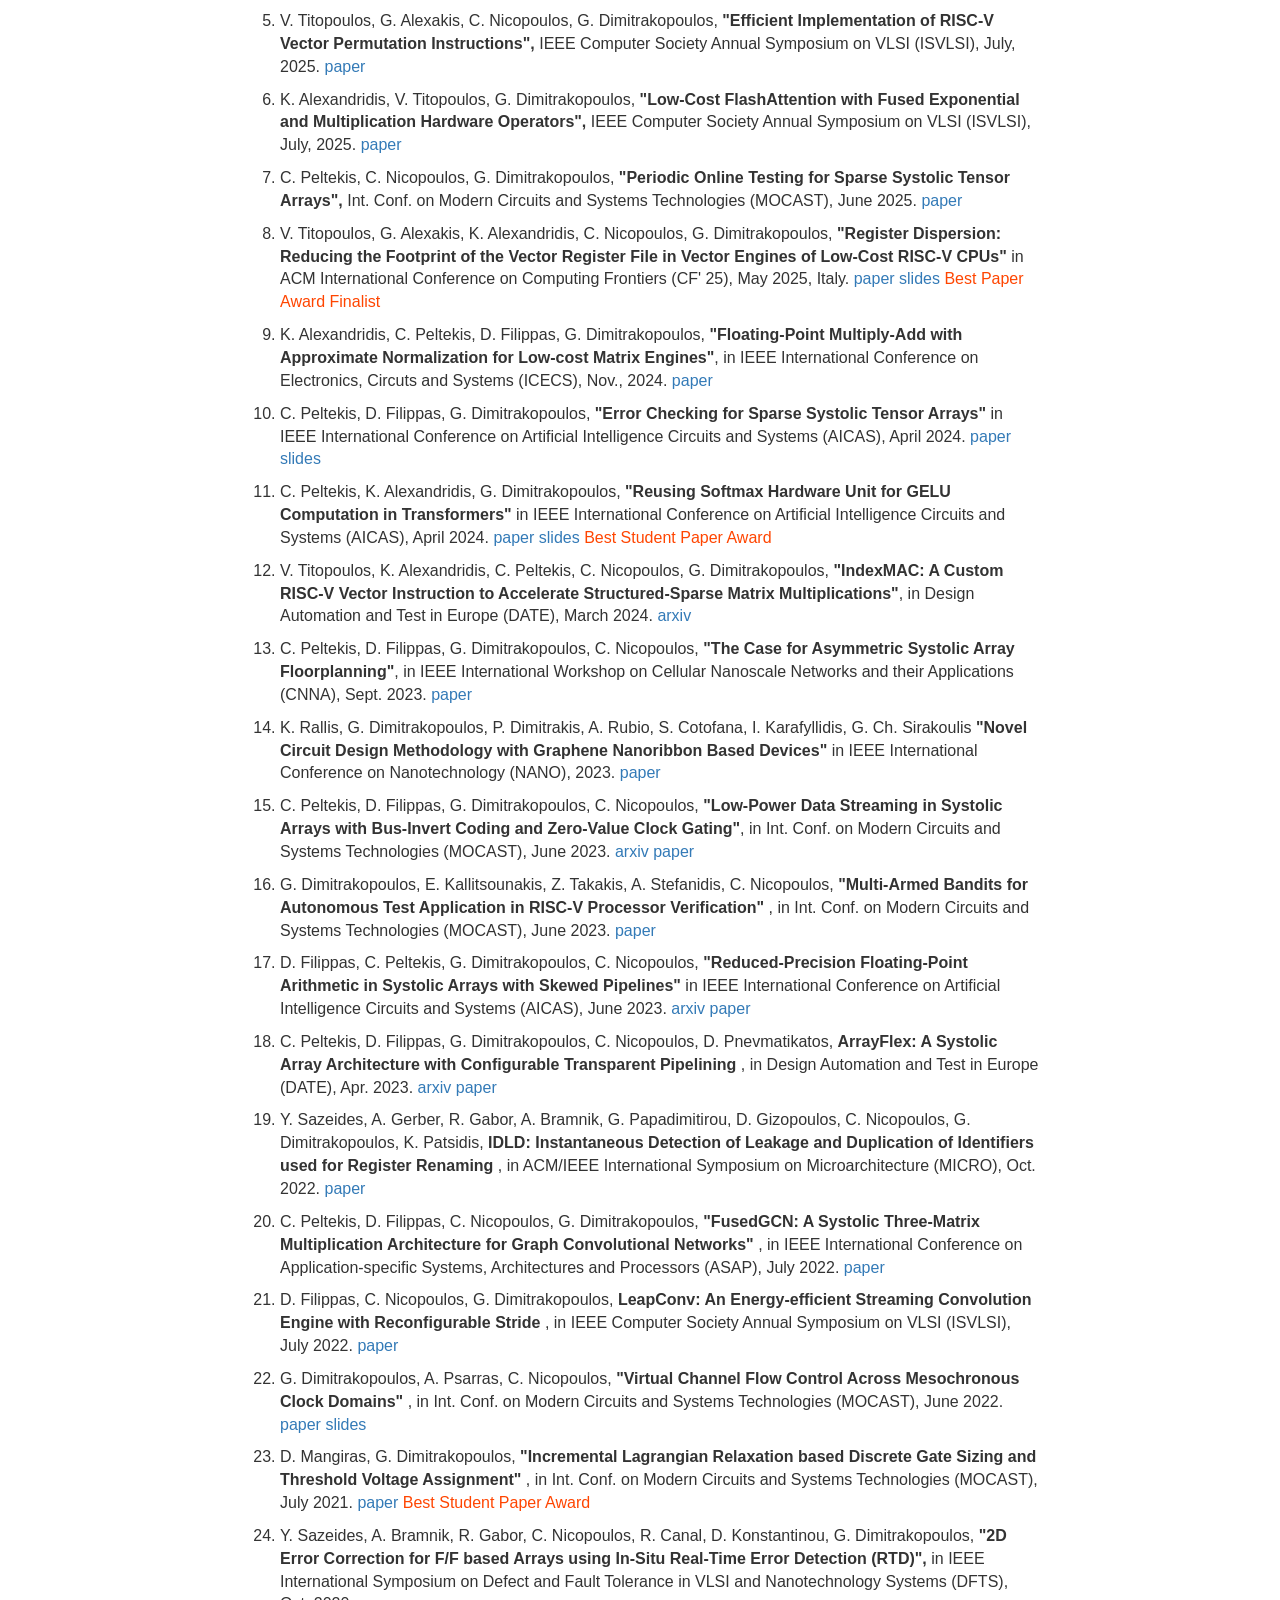
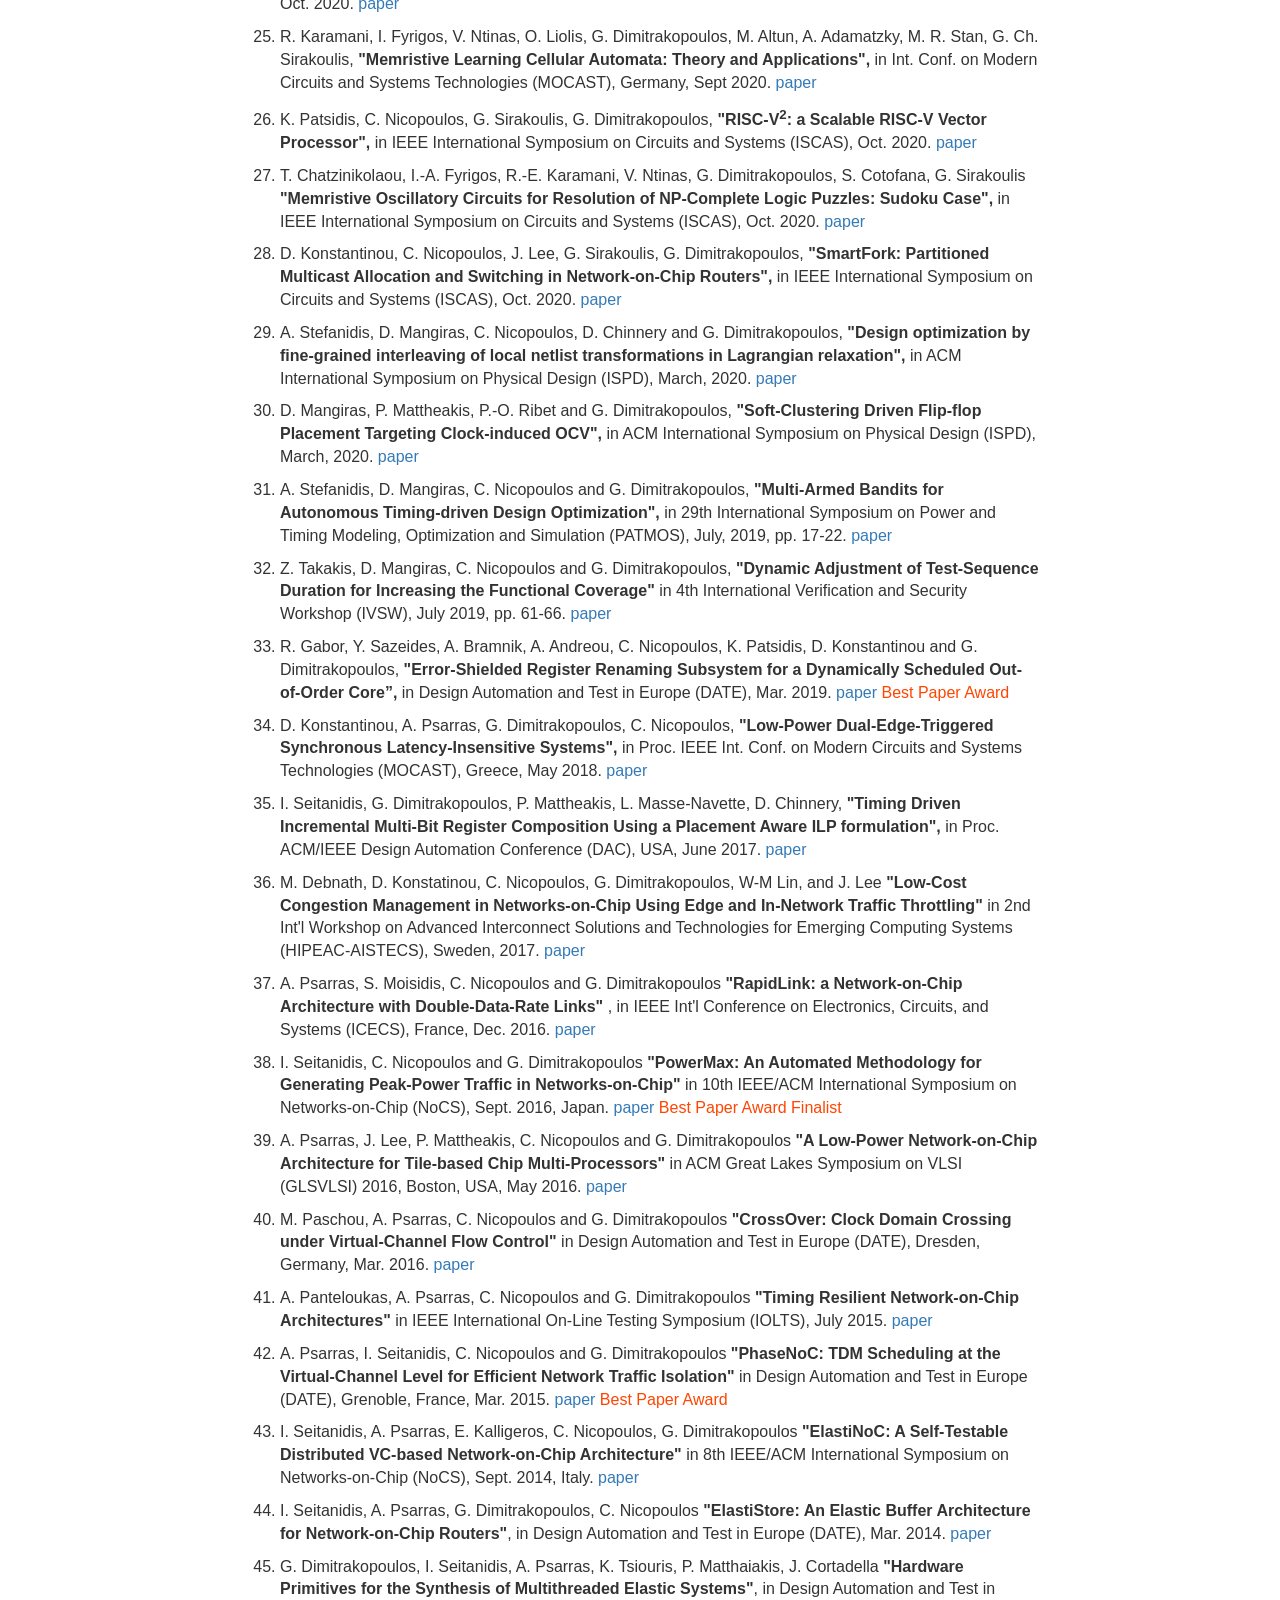
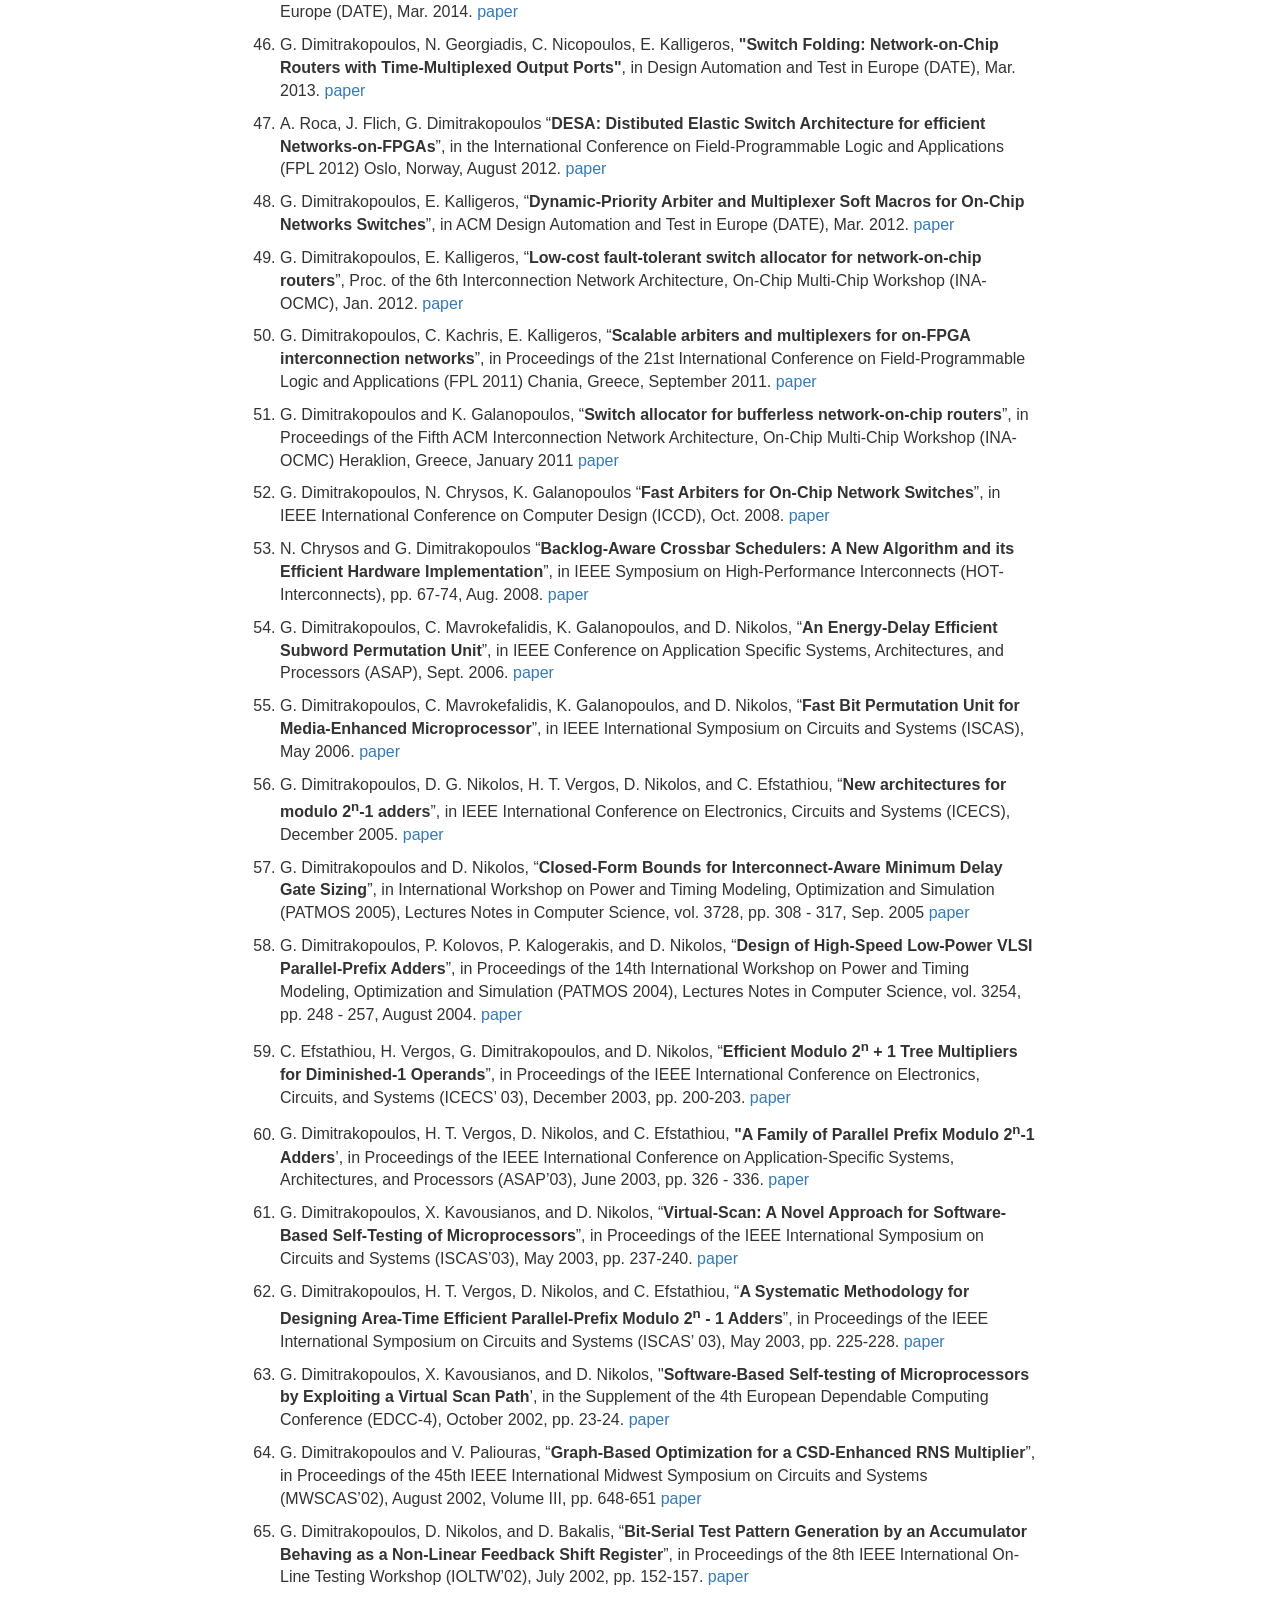
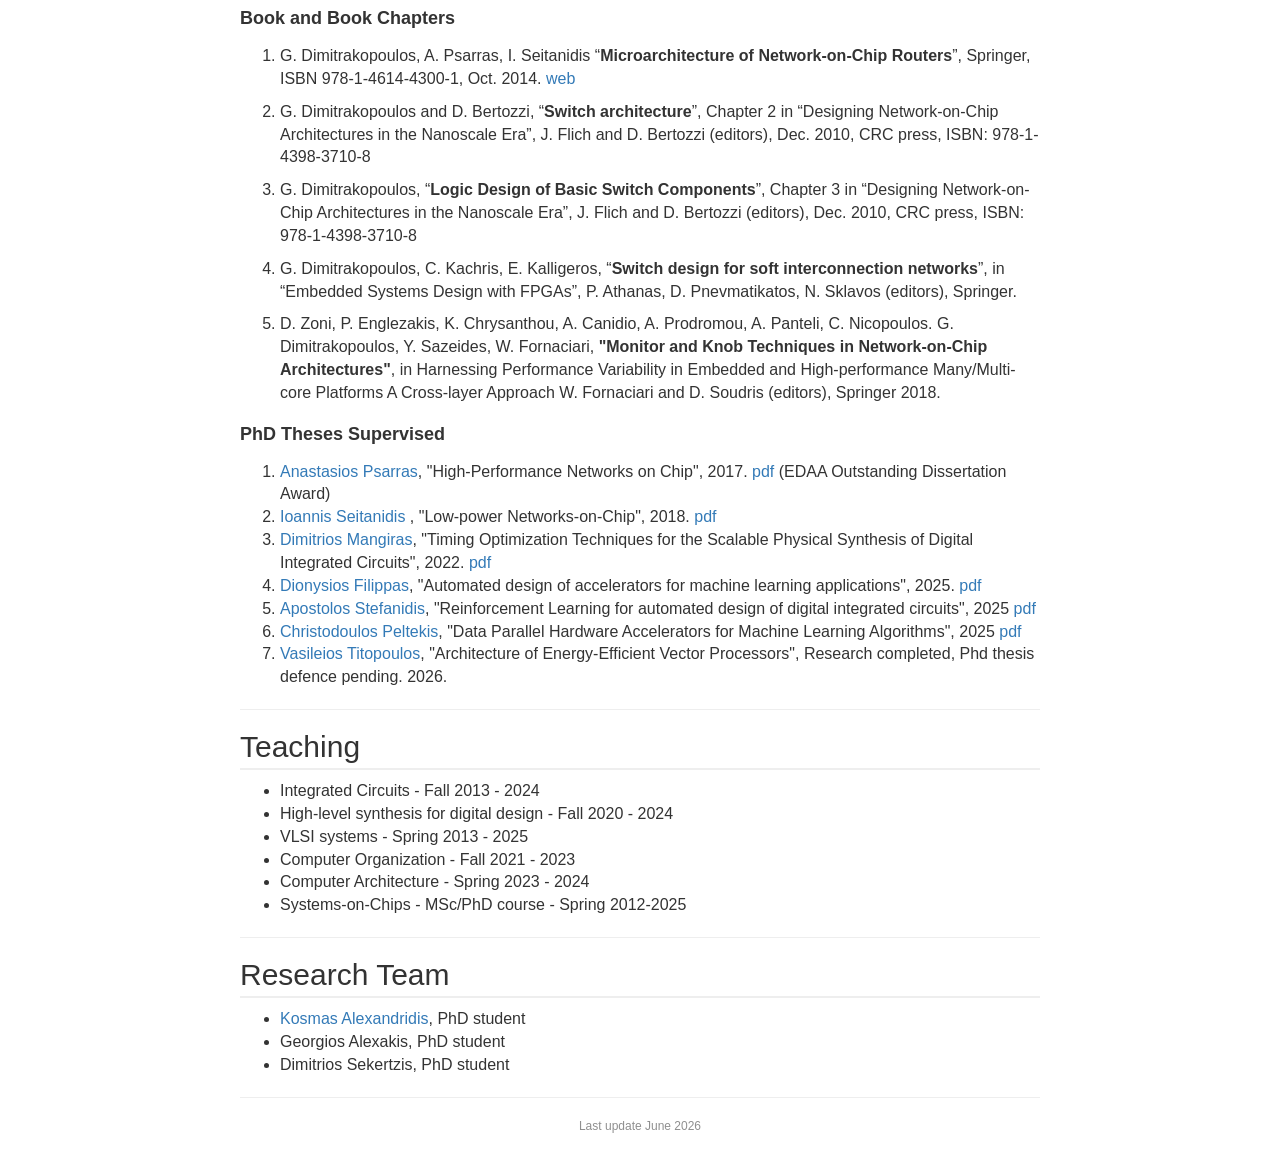
==== commit e1d446c8: "updated css" ====
--- a/index.html
+++ b/index.html
@@ -24,31 +24,21 @@
 
 <div class="container">
 
-<div class="row row-padded">
-  <div class="col-md-2 col-sm-2 masthead">
-    <p class="lead">
-    <div style="max-width: 150px; display: inline-block; text-align: center;">
-      <img src="img/GDimitrakopoulos.png" style="width: 110%;">
+<div id="profile-header">
+    <img id="profile-photo" src="img/GDimitrakopoulos.png" alt="Giorgos Dimitrakopoulos">
+    
+    <div id="profile-info">
+        <h2>Giorgos Dimitrakopoulos</h2>
+        <p>
+            Professor of Digital Integrated Circuits <br>
+            <a href="https://www.ee.duth.gr">Electrical and Computer Engineering</a><br>
+            Democritus University of Thrace, Xanthi, Greece<br>
+            Office: Kimmeria Campus, ECE Building B' 1.10 <br>
+            Email: <tt>dimitrak@ee.duth.gr</tt><br>
+            Phone: (+30) 25410 79543 <br>
+            <a href="cv.pdf">CV</a>
+        </p>
     </div>
-    </p>
-  </div>
-
-  <div class="col-md-10 col-sm-10">
-    <h2>Giorgos Dimitrakopoulos</h2>
-    <p>Professor of Digital Integrated Circuits <br>
-    <a href="https://www.ee.duth.gr">Electrical and Computer Engineering </a><br>
-    Democritus University of Thrace, Xanthi, Greece<br>
-    Office: Kimmeria Campus, ECE Building B' 1.10 <br>
-    Email: <tt>dimitrak@ee.duth.gr</tt></p>
-    Phone: (+30) 25410 79543 <br>
-    <a href="cv.pdf"> CV </a><br>
-  <!--  
-    <a href="https://github.com/twhuang-uiuc"><img src="img/logo-github.jpg" height=25px></a>&nbsp;
-    <a href="https://scholar.google.com/citations?user=ibeirYQAAAAJ&hl=en"><img src="img/logo-scholar.jpg" height=25px></a>&nbsp;
-    <a href="twhuang_cv.pdf"><img src="img/logo-cv.png" height=25px></a>&nbsp;
-    </p> -->
-
-  </div>
 </div>
 
 <hr>
--- a/css/style.css
+++ b/css/style.css
@@ -37,4 +37,22 @@
 
 footer a {
   color: rgb(41, 132, 181);
-}+}
+
+/* Profile Header Layout */
+#profile-header {
+    display: flex;
+    align-items: flex-start;
+    gap: 30px; 
+}
+
+#profile-photo {
+    max-width: 150px; 
+    height: auto;
+    border-radius: 4px;
+}
+
+#profile-info h2 {
+    margin-top: 0; /* Aligns the top of the text precisely with the top of the photo */
+    margin-bottom: 10px;
+}
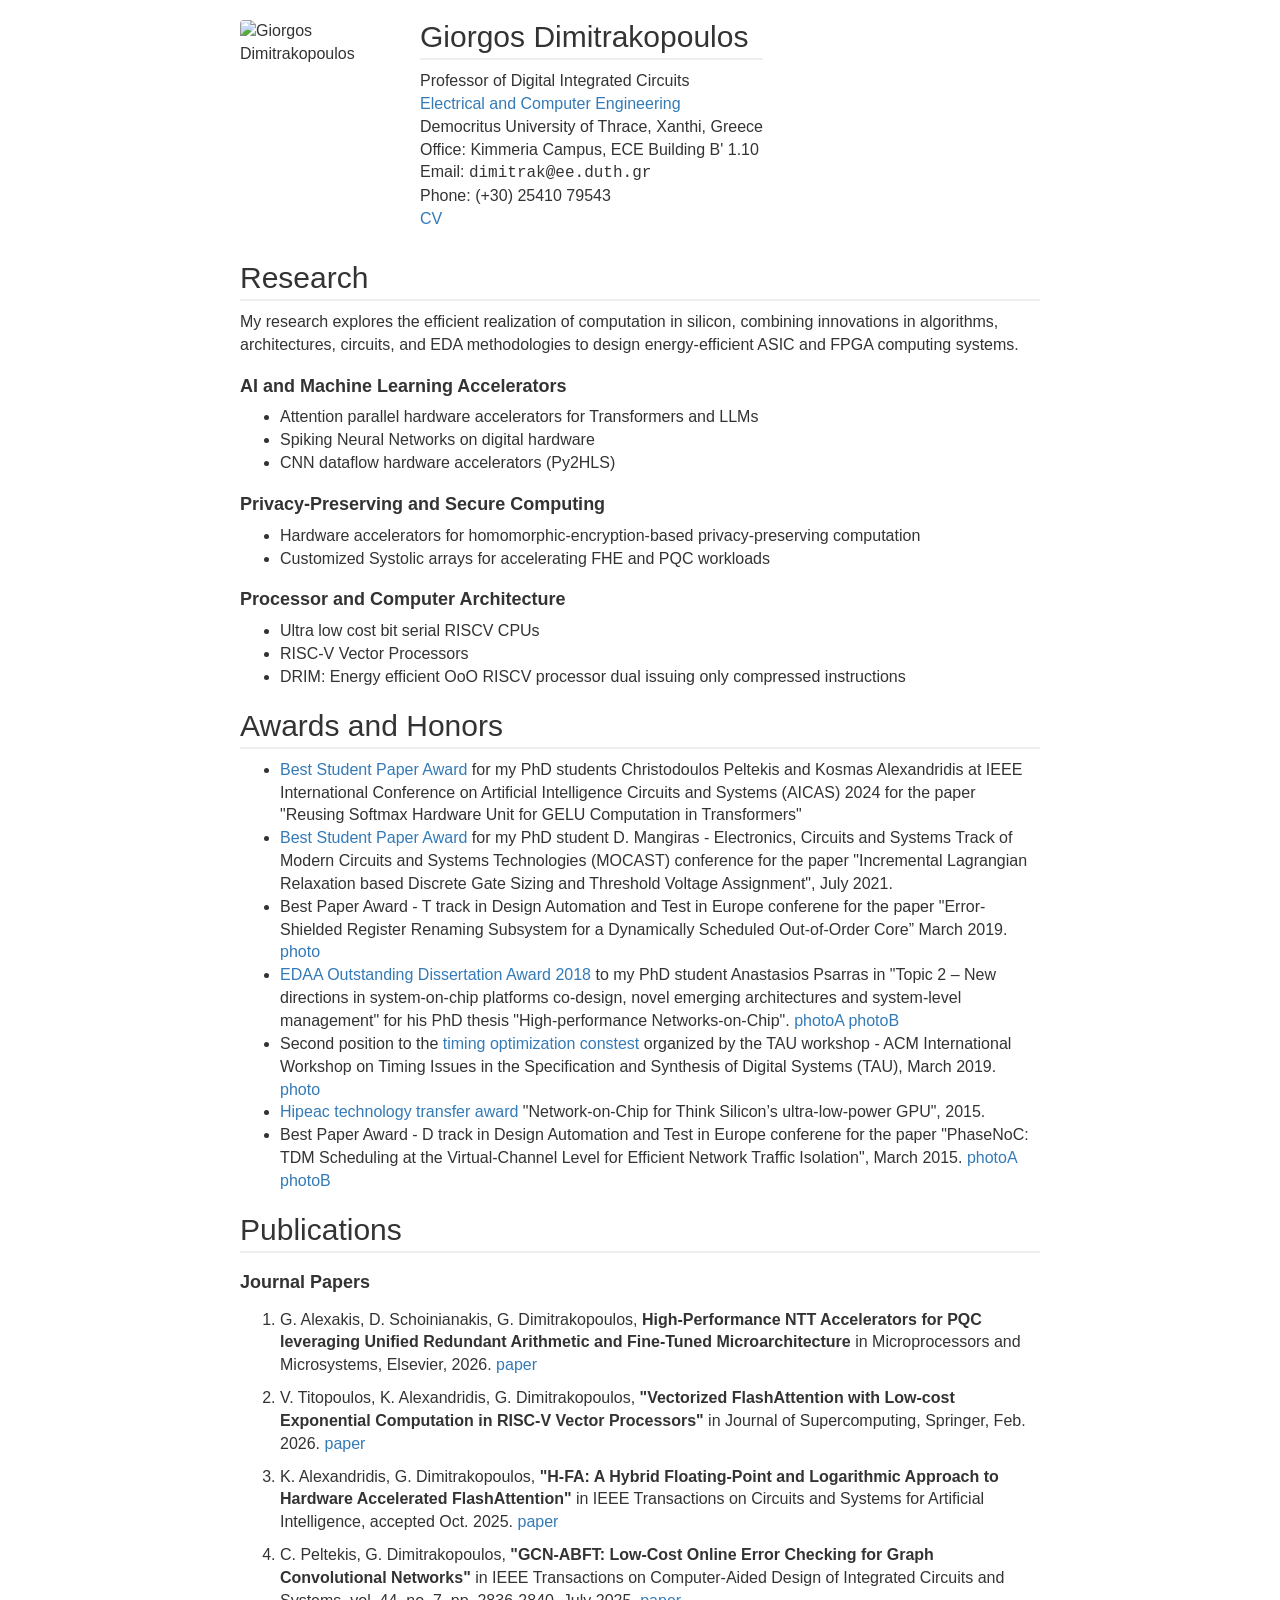
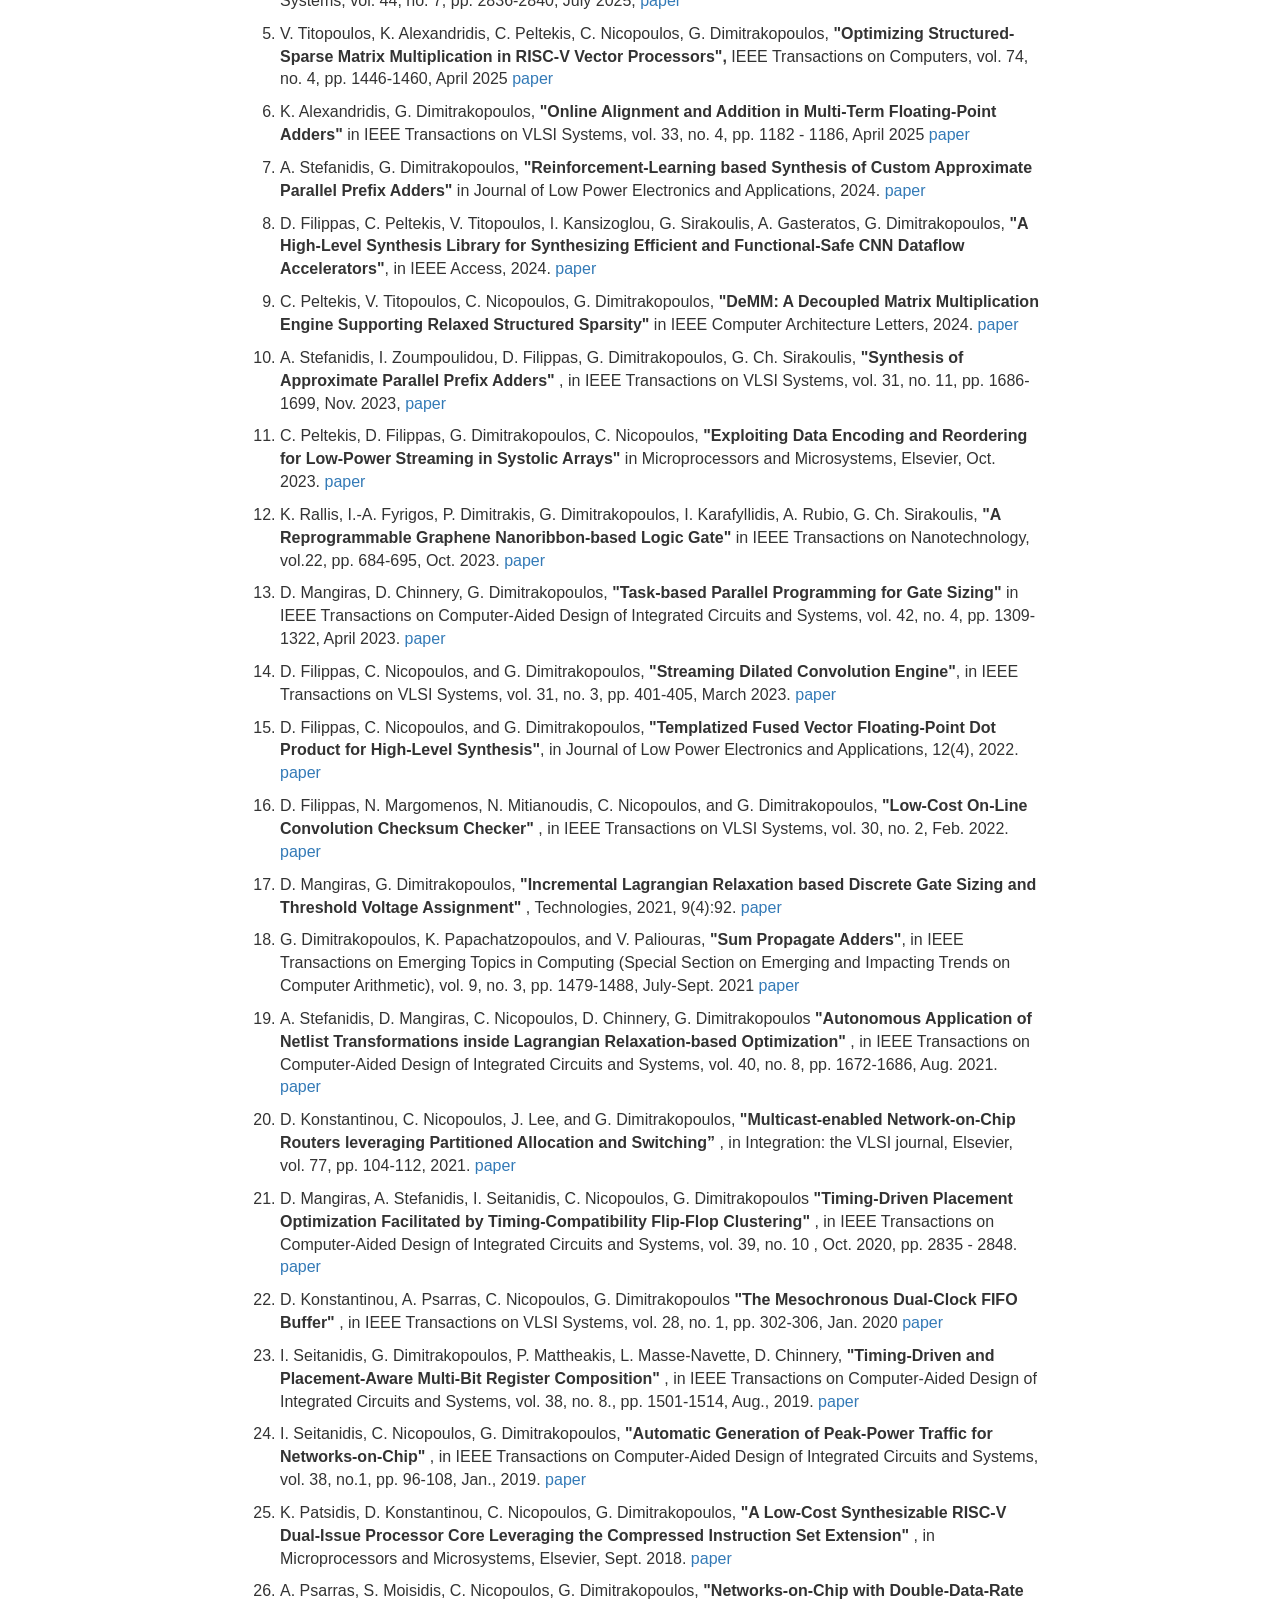
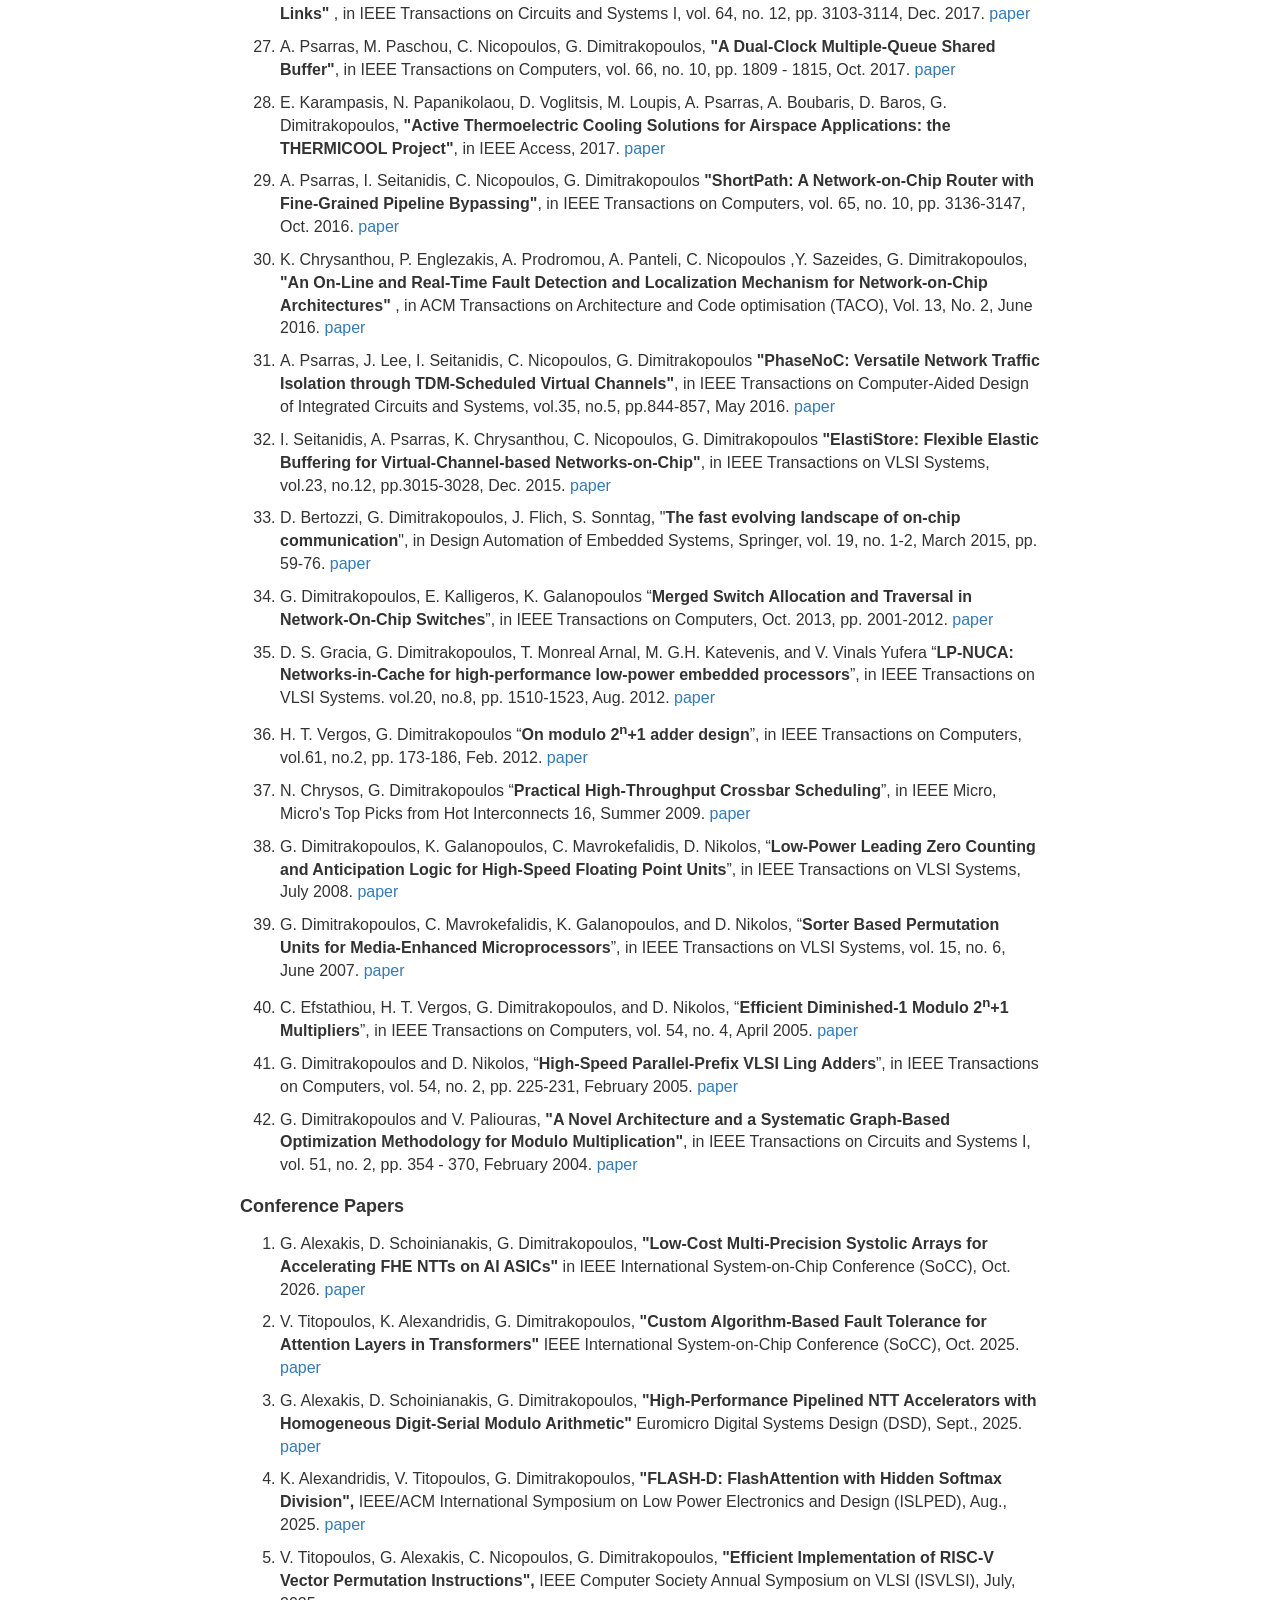
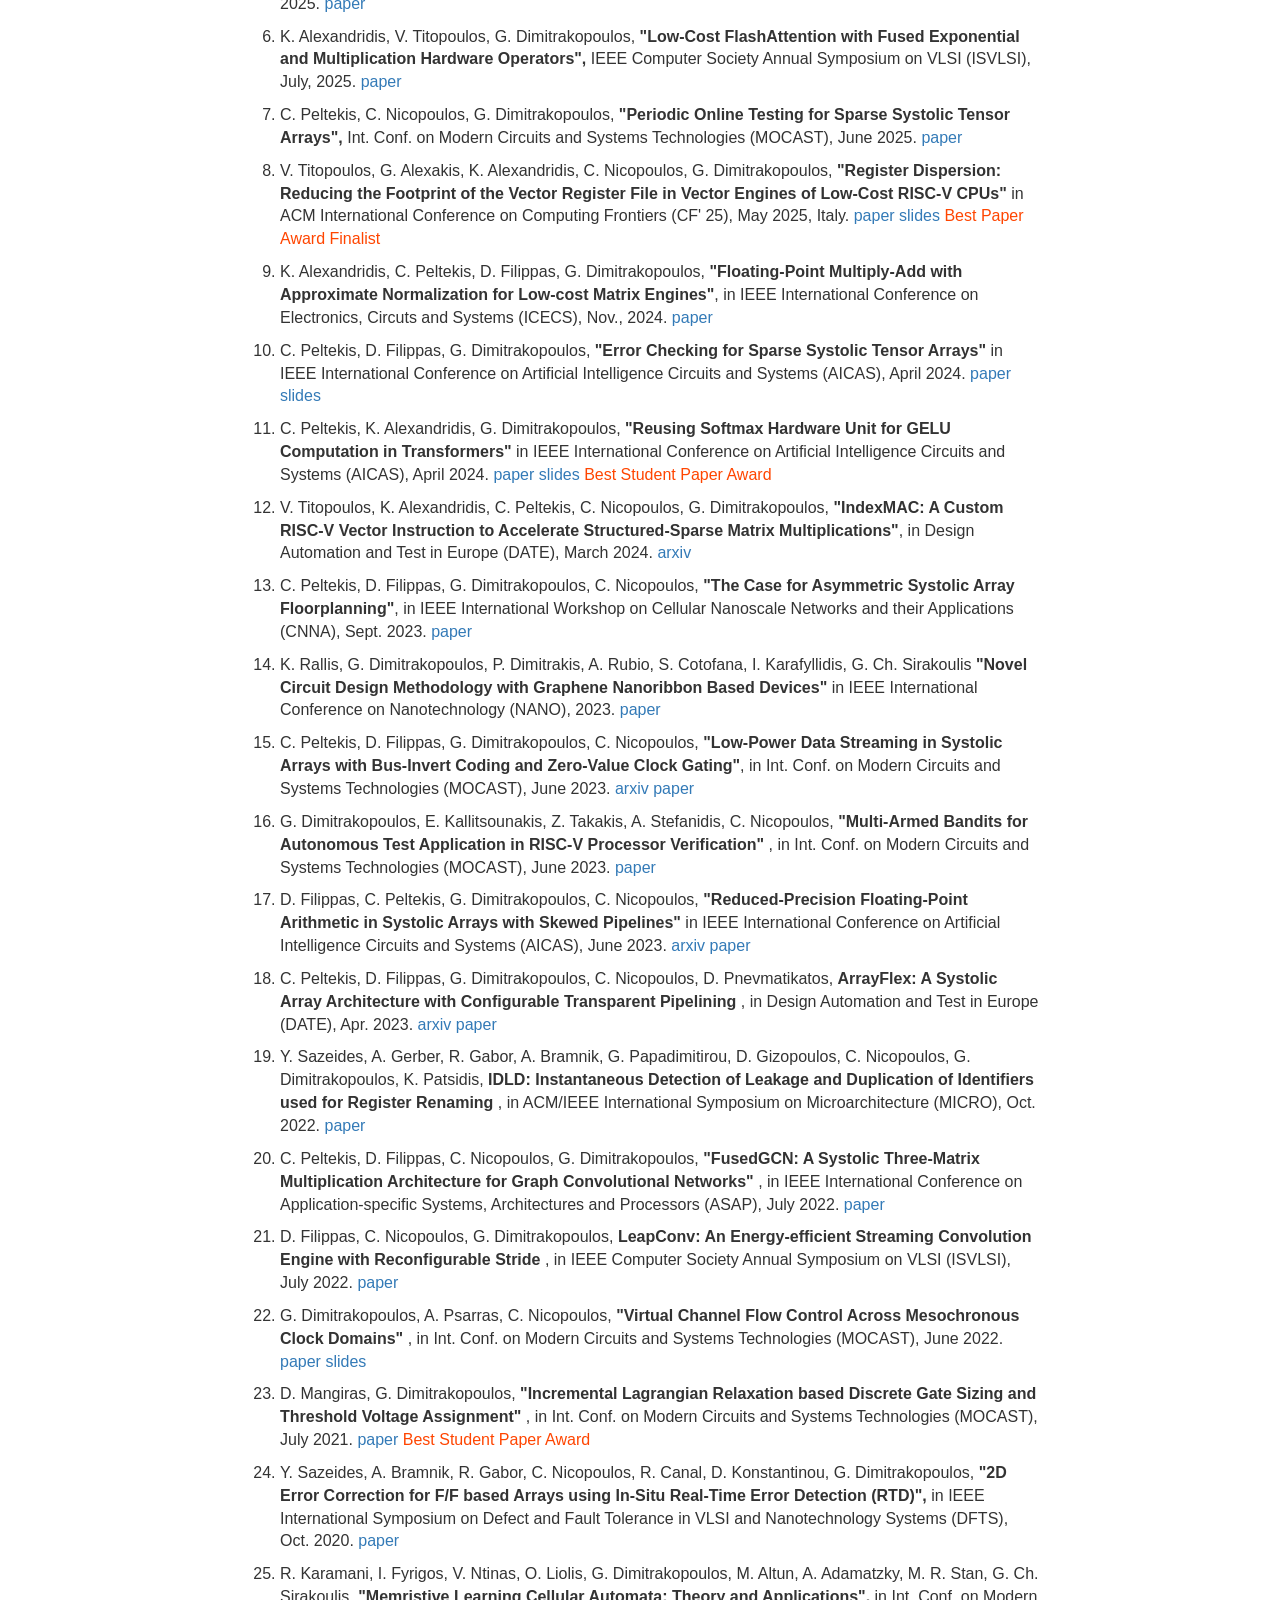
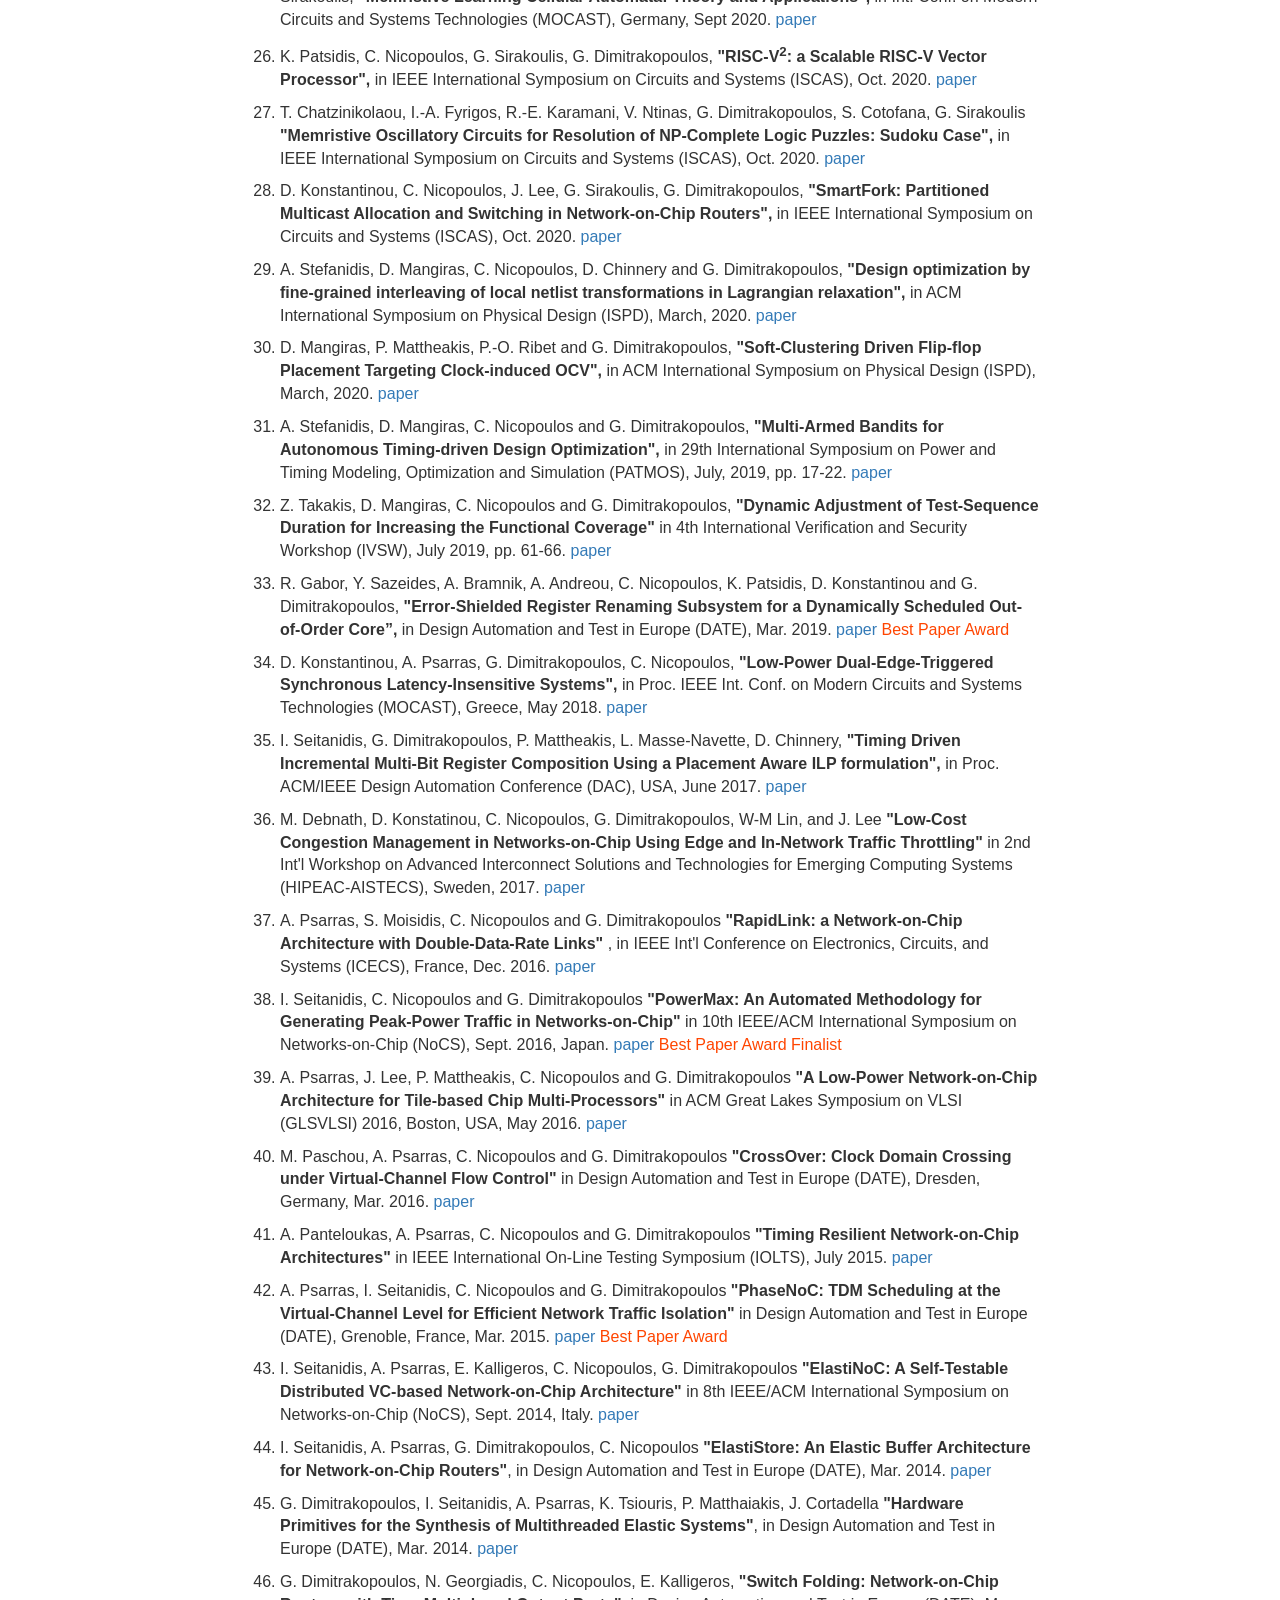
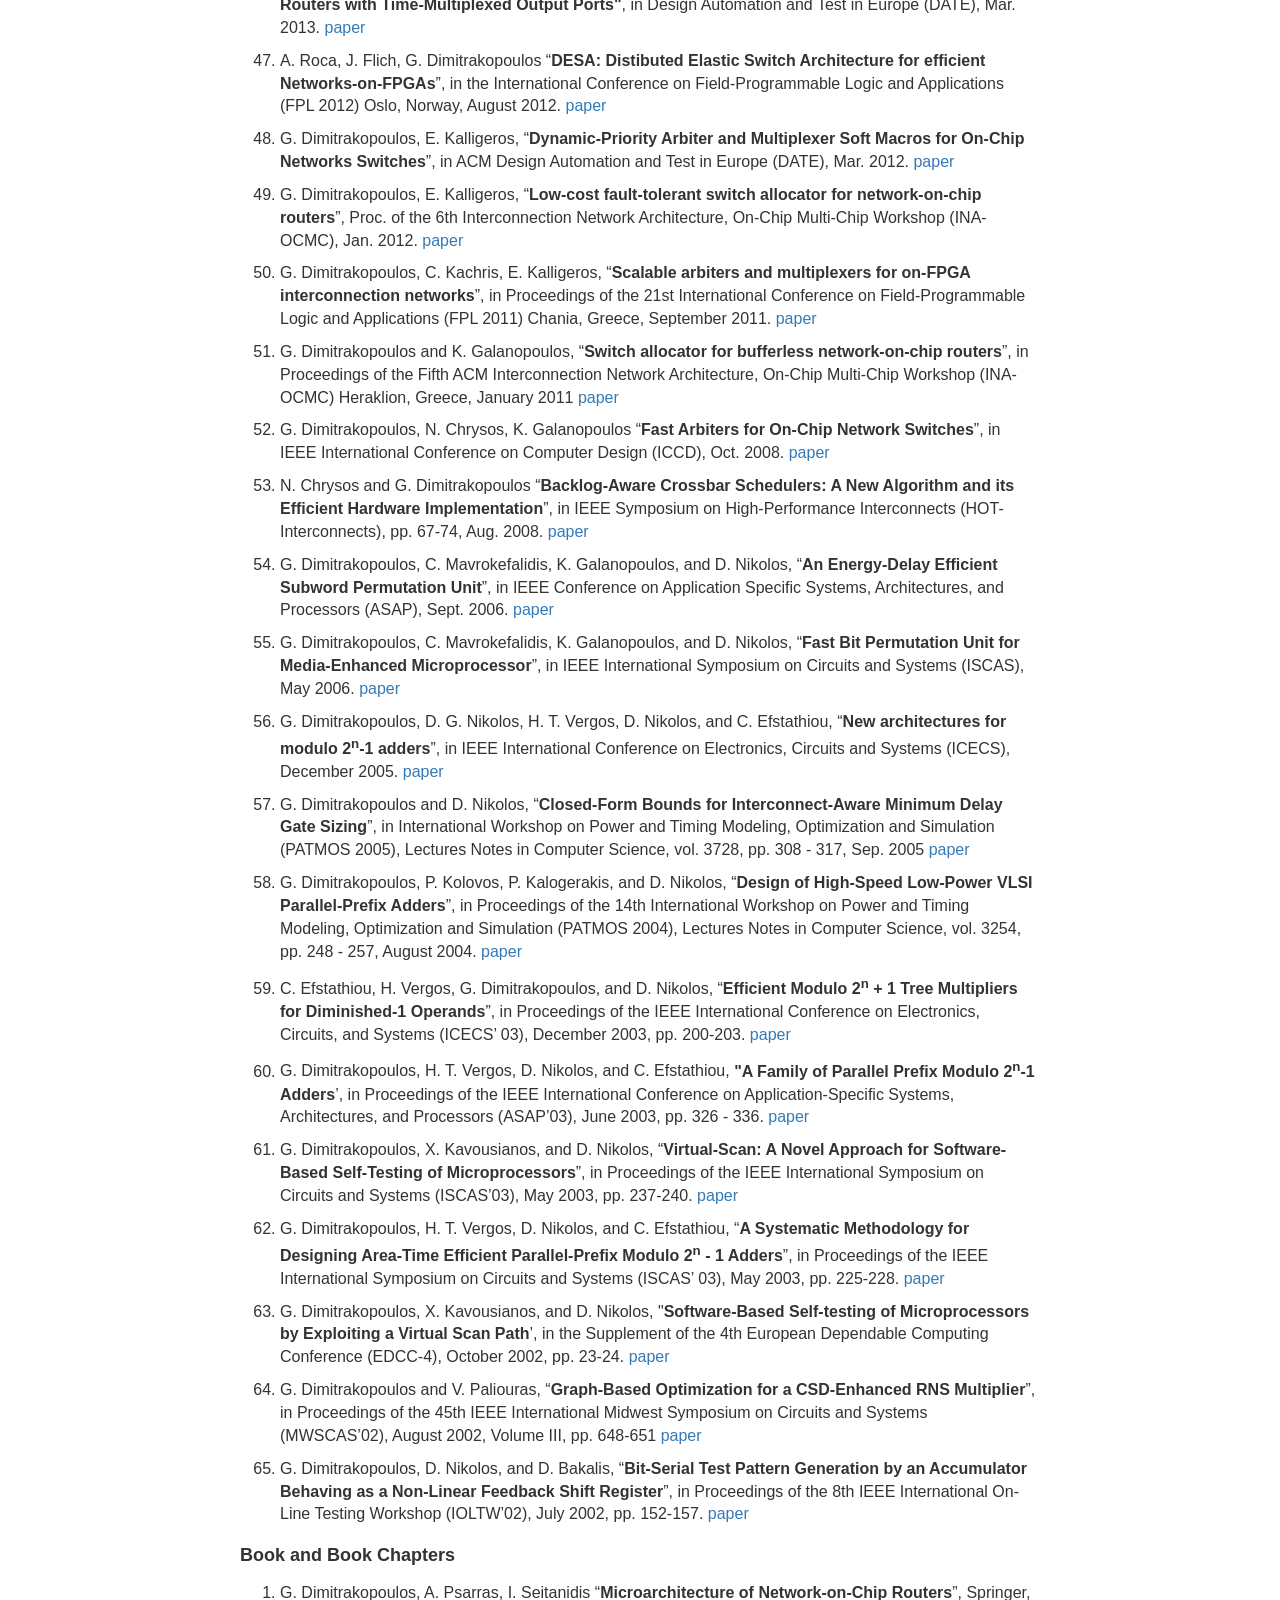
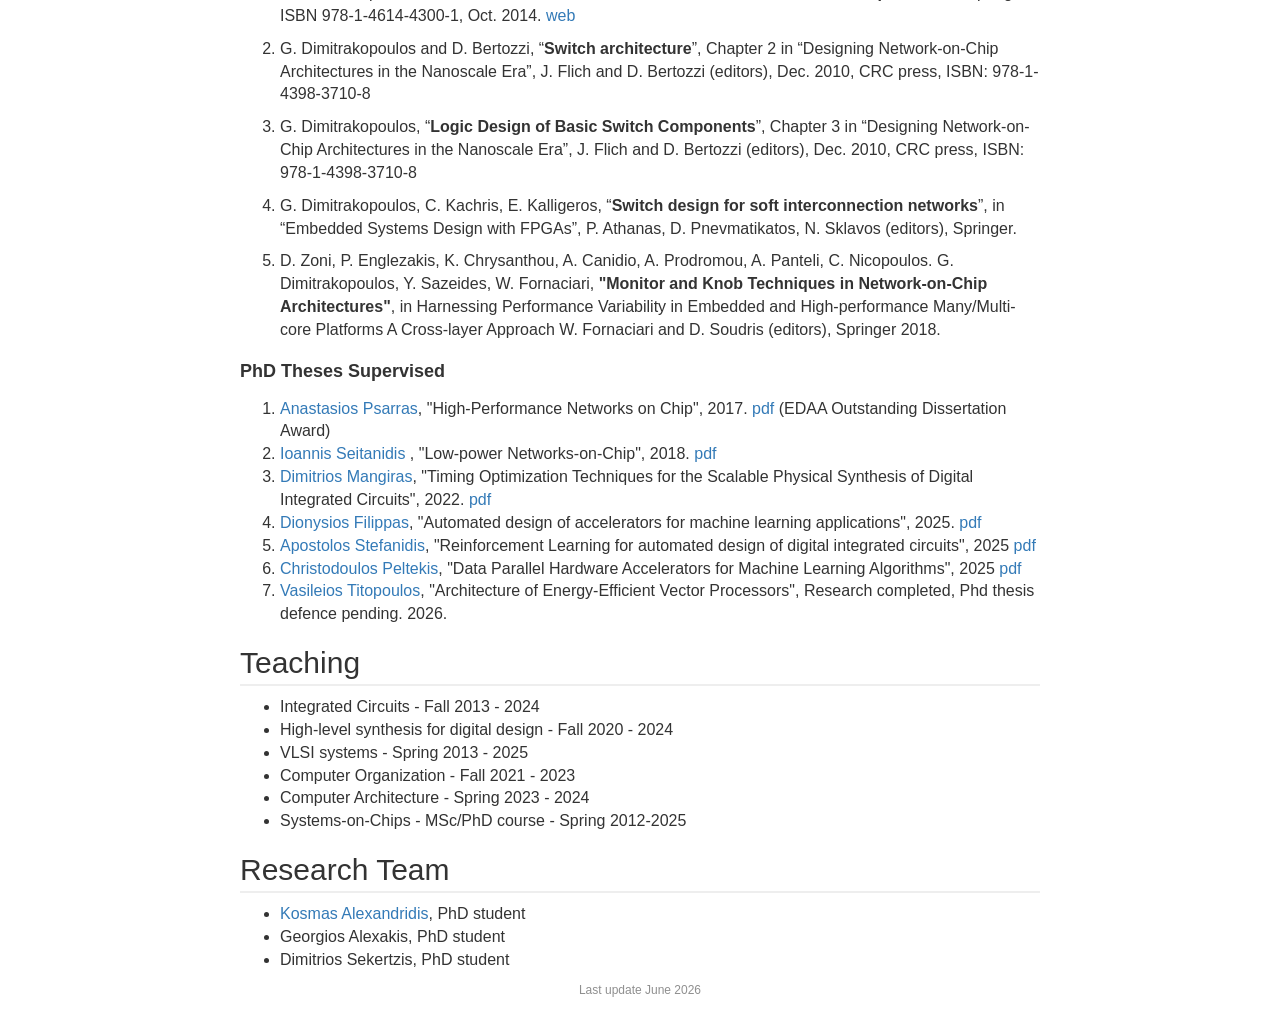
==== commit f6272d55: "Update index.html" ====
--- a/index.html
+++ b/index.html
@@ -41,7 +41,6 @@
     </div>
 </div>
 
-<hr>
 
 <div class="content">
 
@@ -138,7 +137,6 @@
 
 
 
-<hr>
 
 <h2>Awards and Honors</h2>
 <ul>
@@ -173,7 +171,7 @@
 
 </ul>
 
-<hr>
+
 
 <h2>Publications</h2>
 
@@ -1122,7 +1120,7 @@
     "Architecture of Energy-Efficient Vector Processors", Research completed, Phd thesis defence pending. 2026.
 </ol>
 
-<hr>
+
 
 <h2>Teaching</h2>
 <ul>
@@ -1134,7 +1132,7 @@
 <li>Systems-on-Chips - MSc/PhD course - Spring 2012-2025</li>
 </ul>
 
-<hr>
+
 
 <h2>Research Team</h2>
 
@@ -1150,7 +1148,7 @@
 
 
 
-<hr>
+
 <footer>Last update June 2026</footer>
 
 
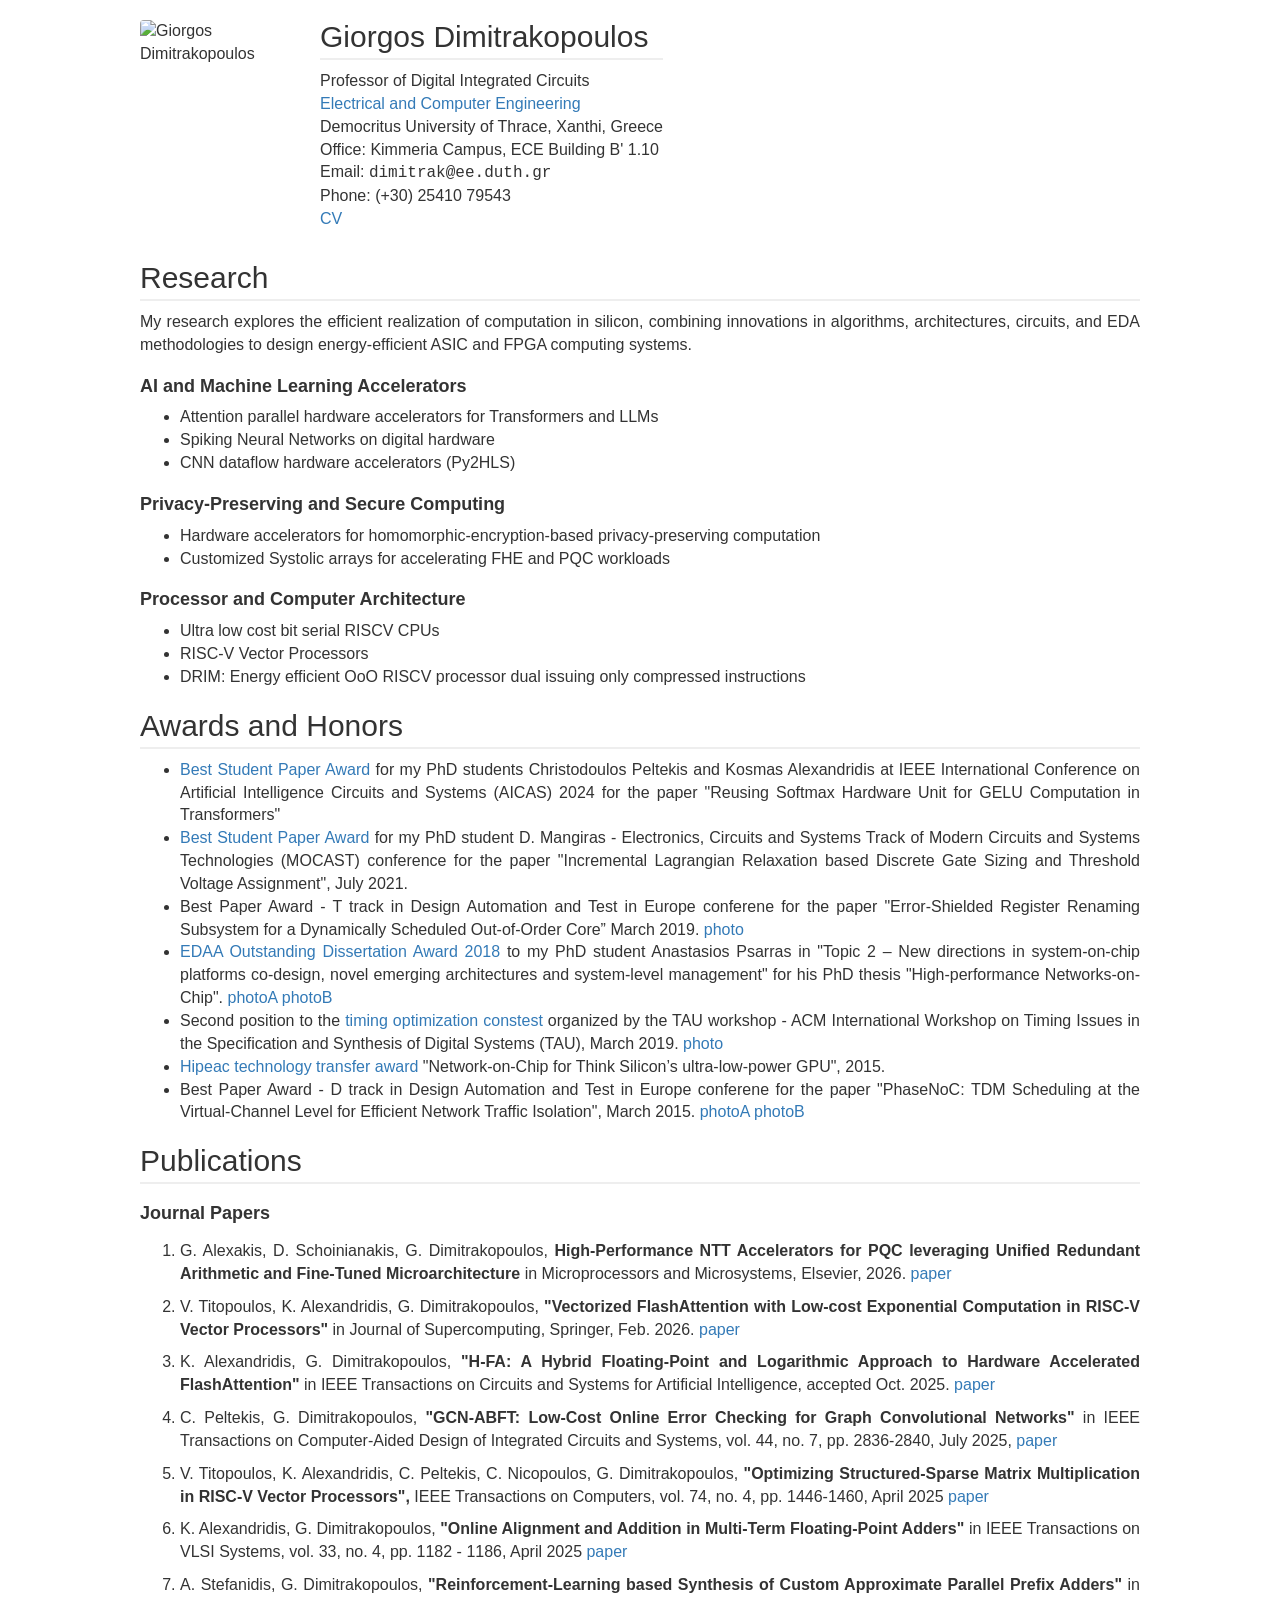
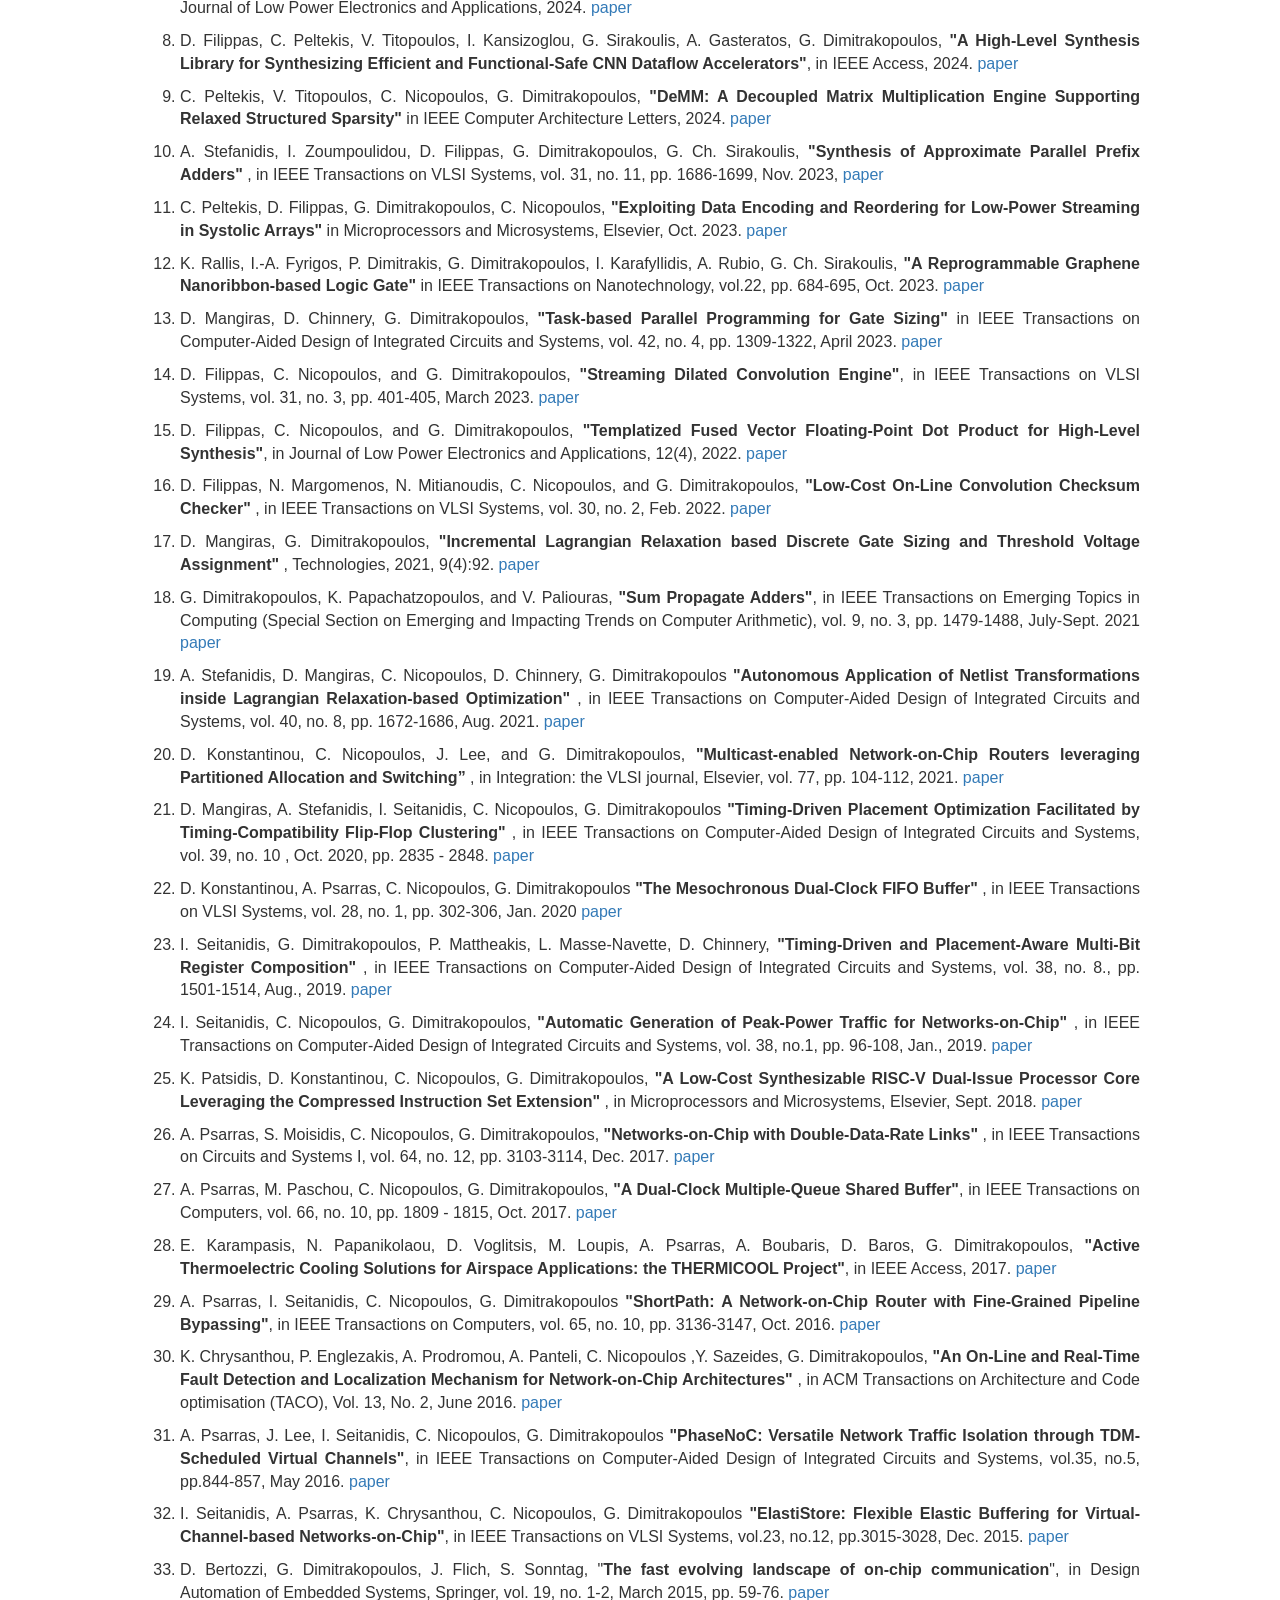
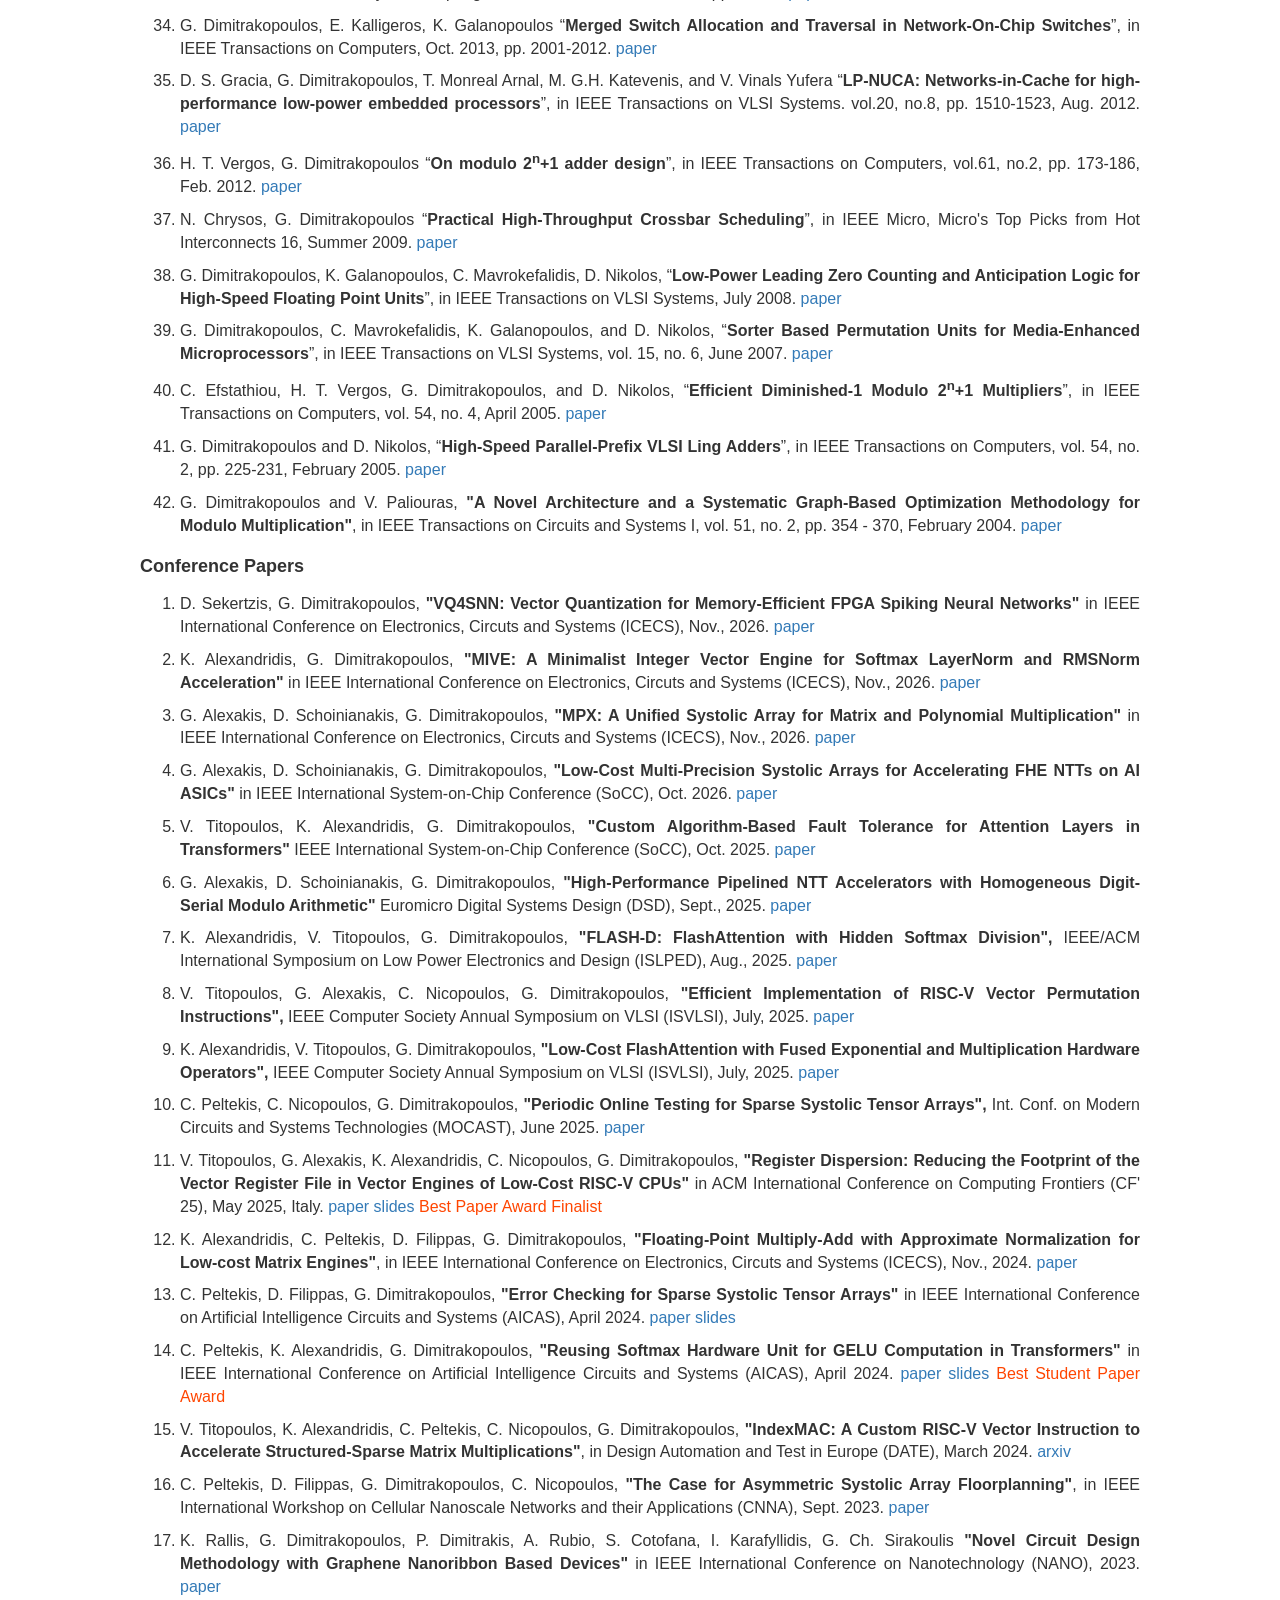
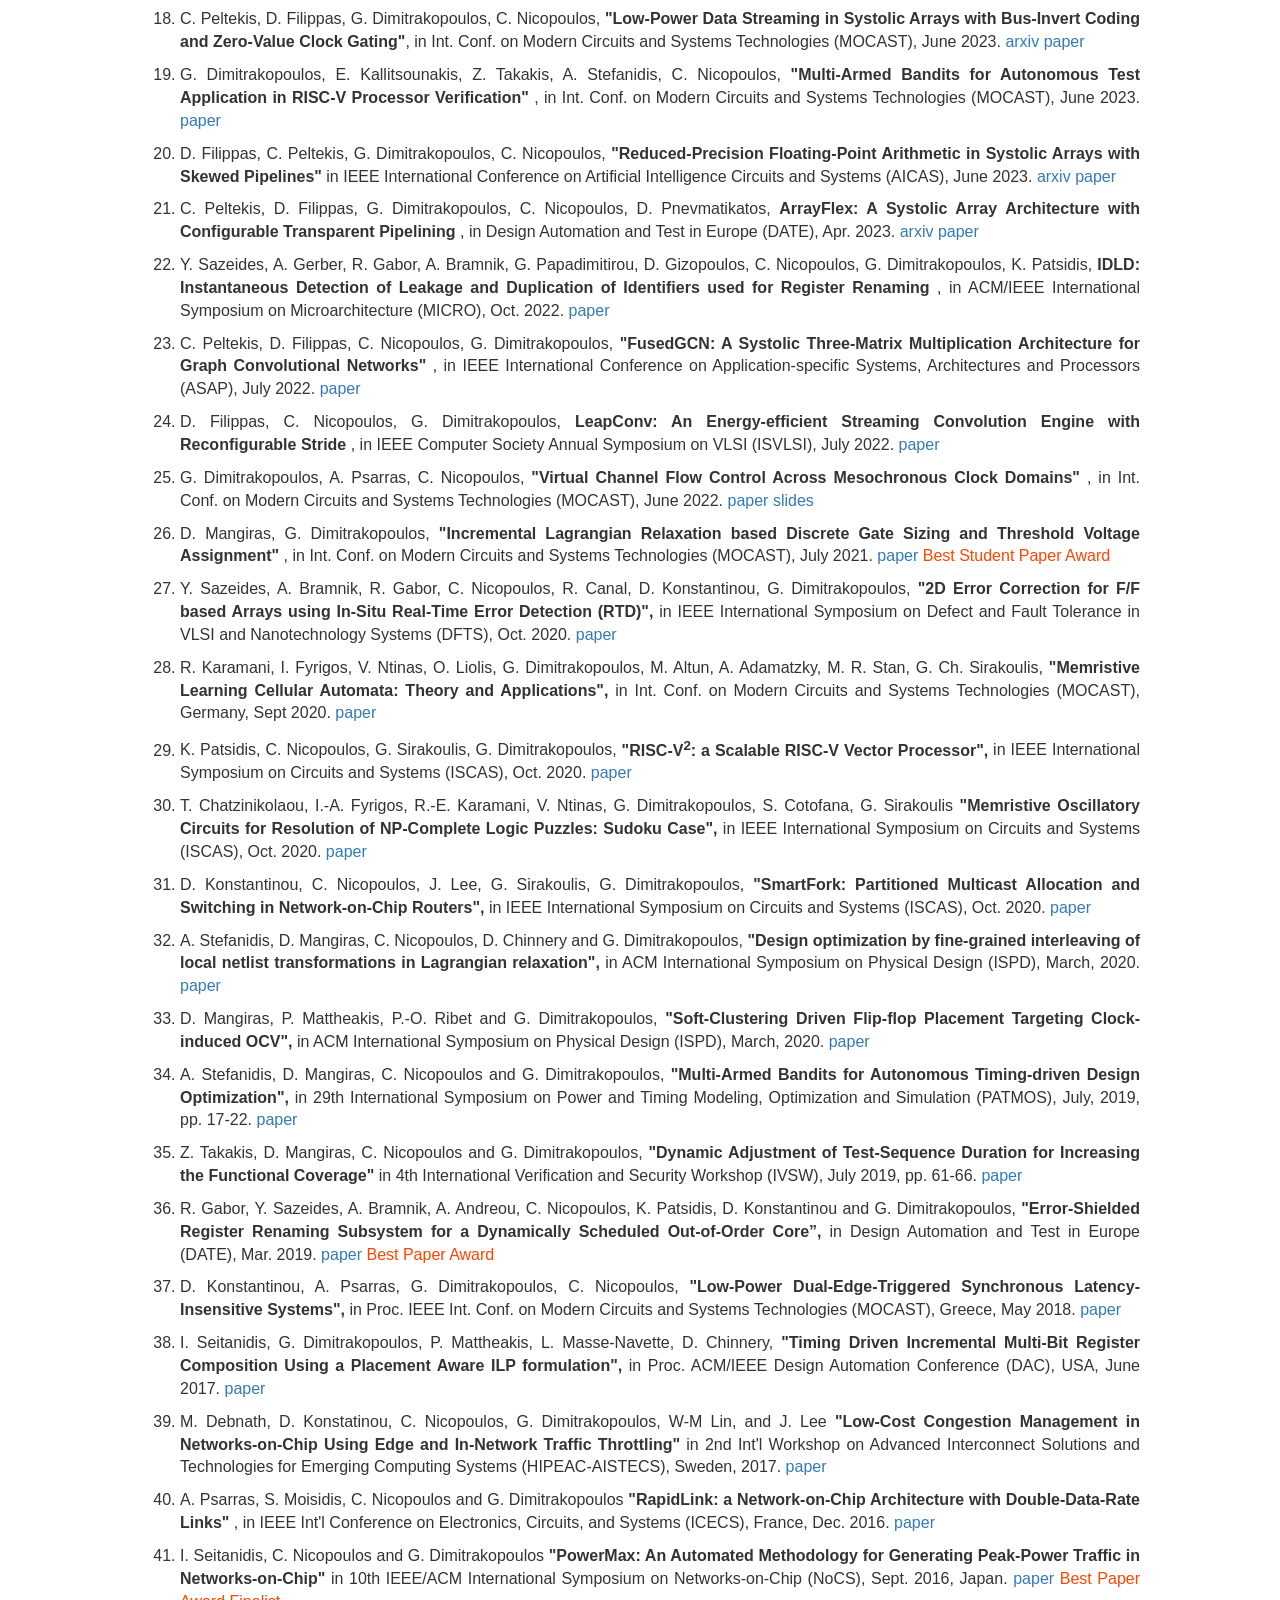
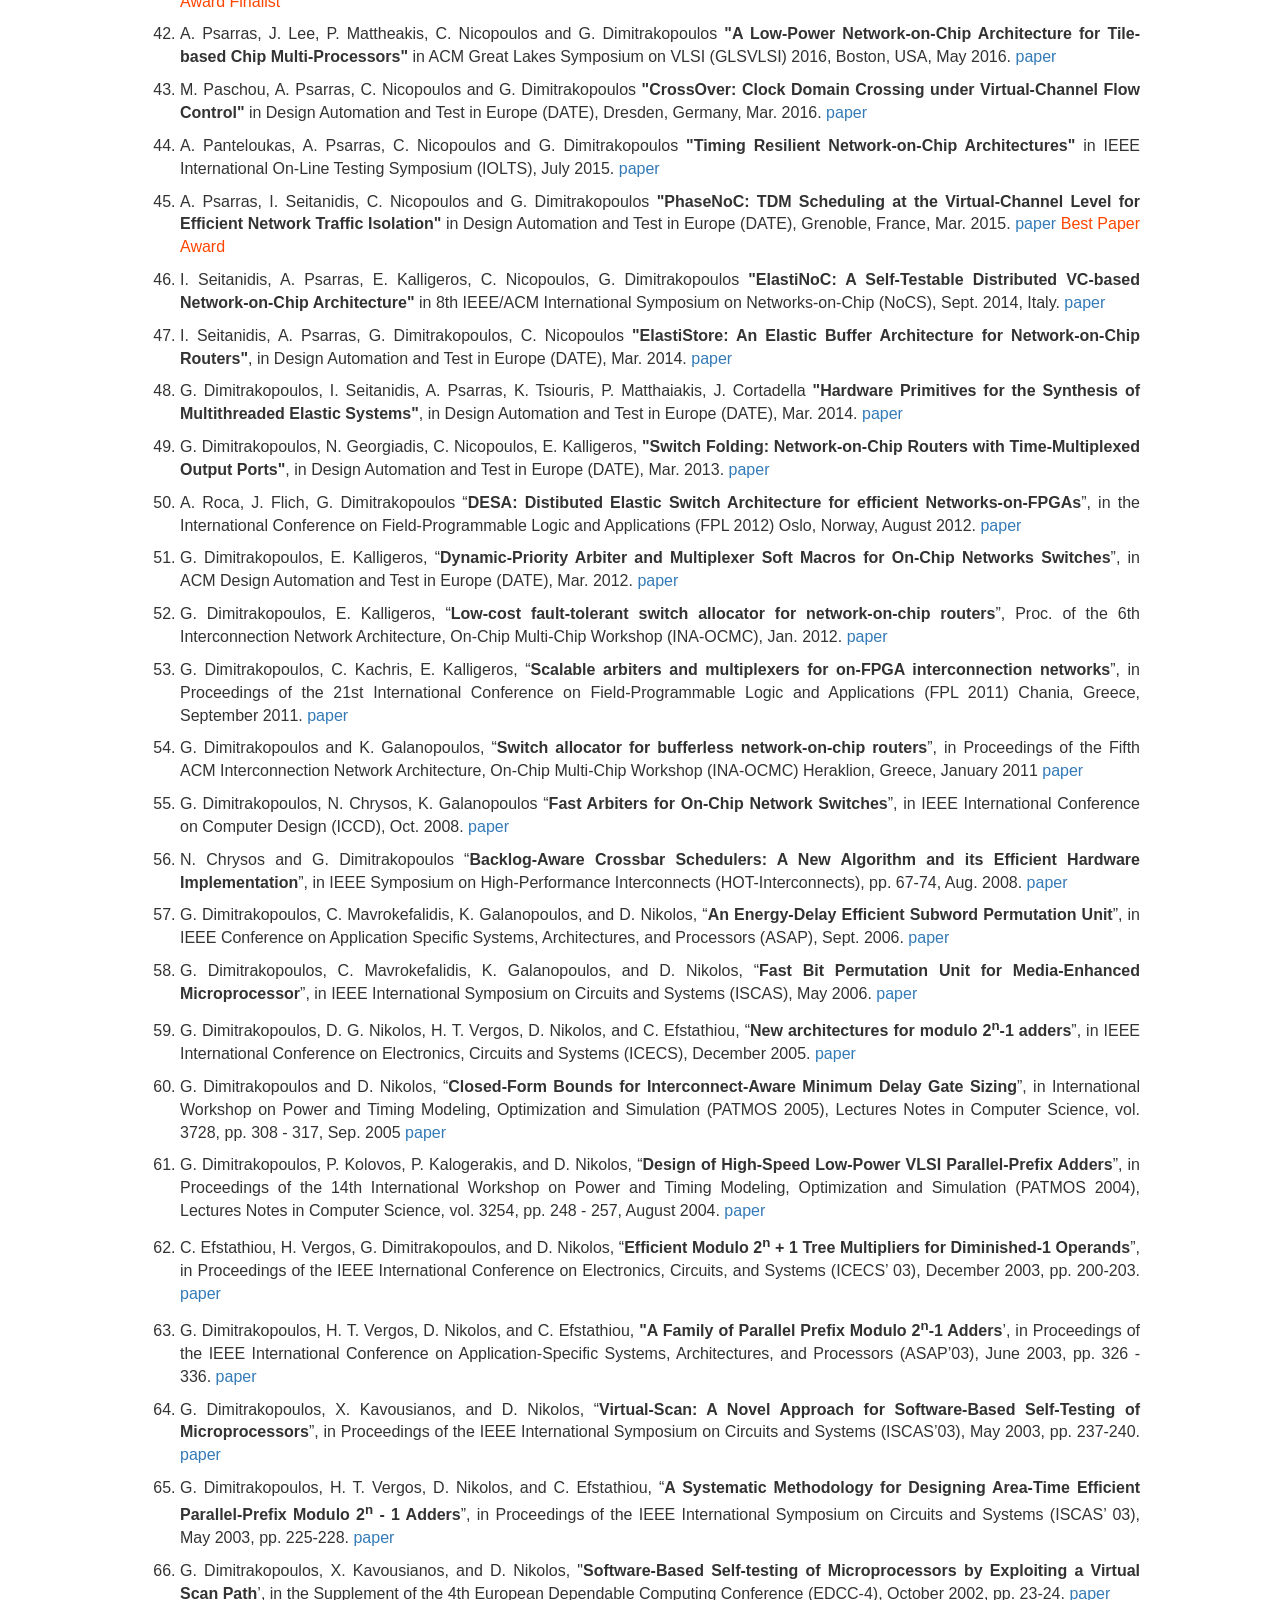
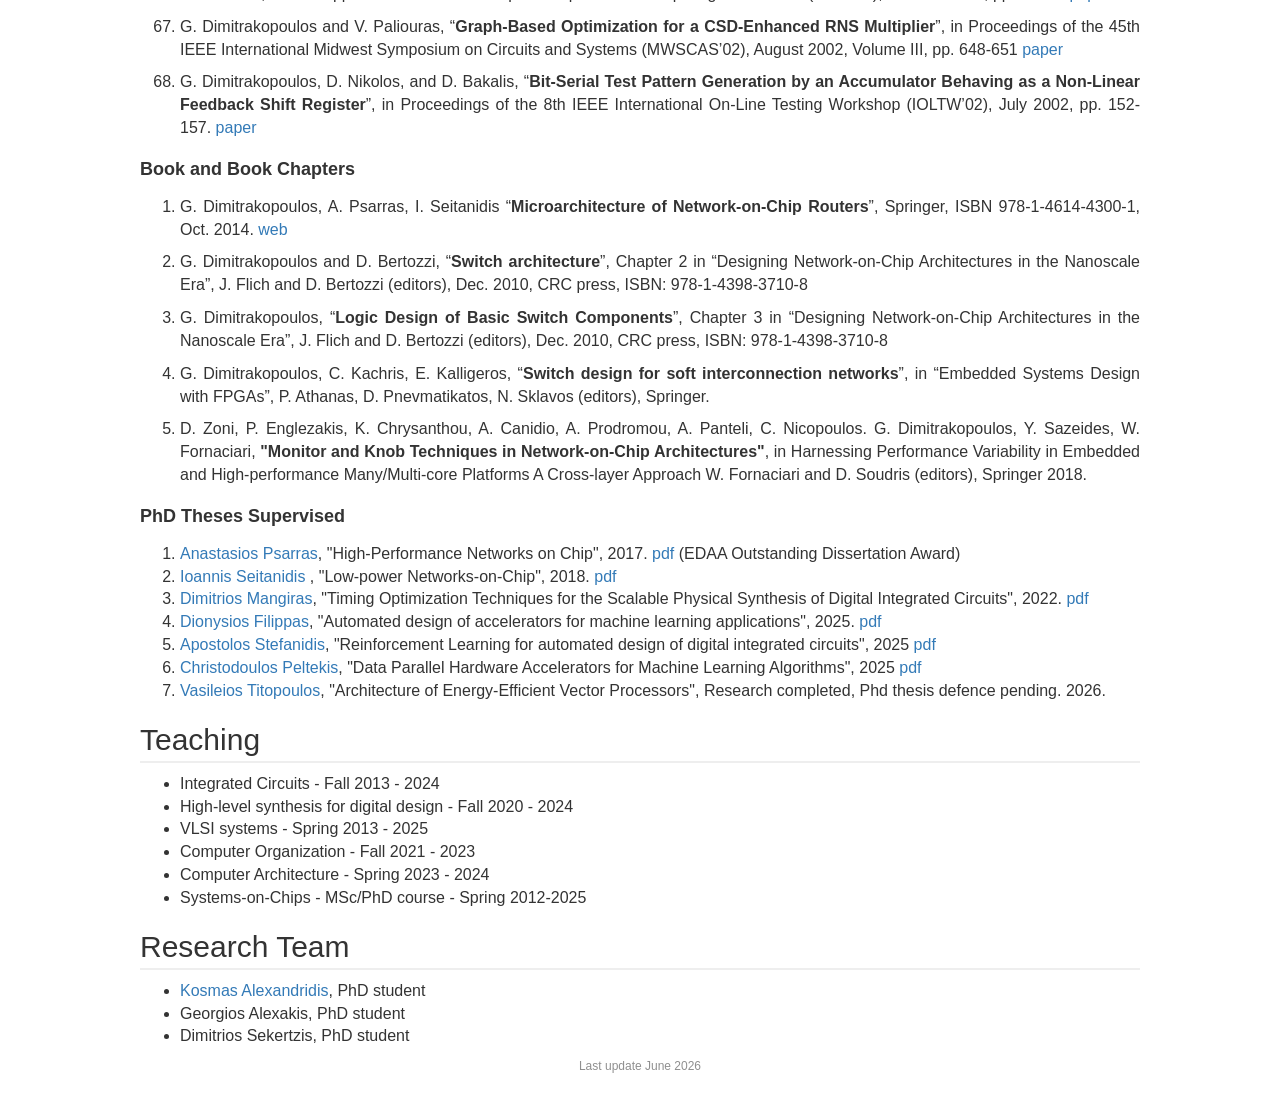
==== commit b4121da0: "added icecs pubs" ====
--- a/index.html
+++ b/index.html
@@ -532,6 +532,29 @@
 
 <h4>Conference Papers</h4>
 <ol>
+
+  <li><p>
+  D. Sekertzis, G. Dimitrakopoulos,
+  <b>"VQ4SNN: Vector Quantization for Memory-Efficient FPGA Spiking Neural Networks"</b>
+  in IEEE International Conference on Electronics, Circuts and Systems (ICECS), Nov., 2026.
+  <a href="https://arxiv.org/pdf/2606.20675"> paper </a>
+  </p></li>
+
+  <li><p>
+  K. Alexandridis, G. Dimitrakopoulos,
+  <b>"MIVE: A Minimalist Integer Vector Engine for Softmax LayerNorm and RMSNorm Acceleration"</b>
+  in IEEE International Conference on Electronics, Circuts and Systems (ICECS), Nov., 2026.
+  <a href="https://arxiv.org/pdf/2606.17781"> paper </a>
+  </p></li>
+
+  <li><p>
+  G. Alexakis, D. Schoinianakis, G. Dimitrakopoulos,
+  <b>"MPX: A Unified Systolic Array for Matrix and Polynomial Multiplication"</b>
+  in IEEE International Conference on Electronics, Circuts and Systems (ICECS), Nov., 2026.
+  <a href="https://arxiv.org/pdf/2606.16394"> paper </a>
+  </p></li>
+
+
   <li><p>
   G. Alexakis, D. Schoinianakis, G. Dimitrakopoulos, 
   <b>"Low-Cost Multi-Precision Systolic Arrays for Accelerating FHE NTTs on AI ASICs"</b>
--- a/css/style.css
+++ b/css/style.css
@@ -16,8 +16,9 @@
 .text-muted { color: #777; }
 .small, small { font-size: 85%; }
 
+p,li{text-align: justify;}
 
-.container { padding-right: 15px; padding-left: 15px; margin-right: auto; margin-left: auto; max-width: 800px; }
+.container { padding-right: 15px; padding-left: 15px; margin-right: auto; margin-left: auto; max-width: 1000px; }
 hr { margin-top: 20px; margin-bottom: 20px; border: 0; border-top: 1px solid #eee; }
 
 
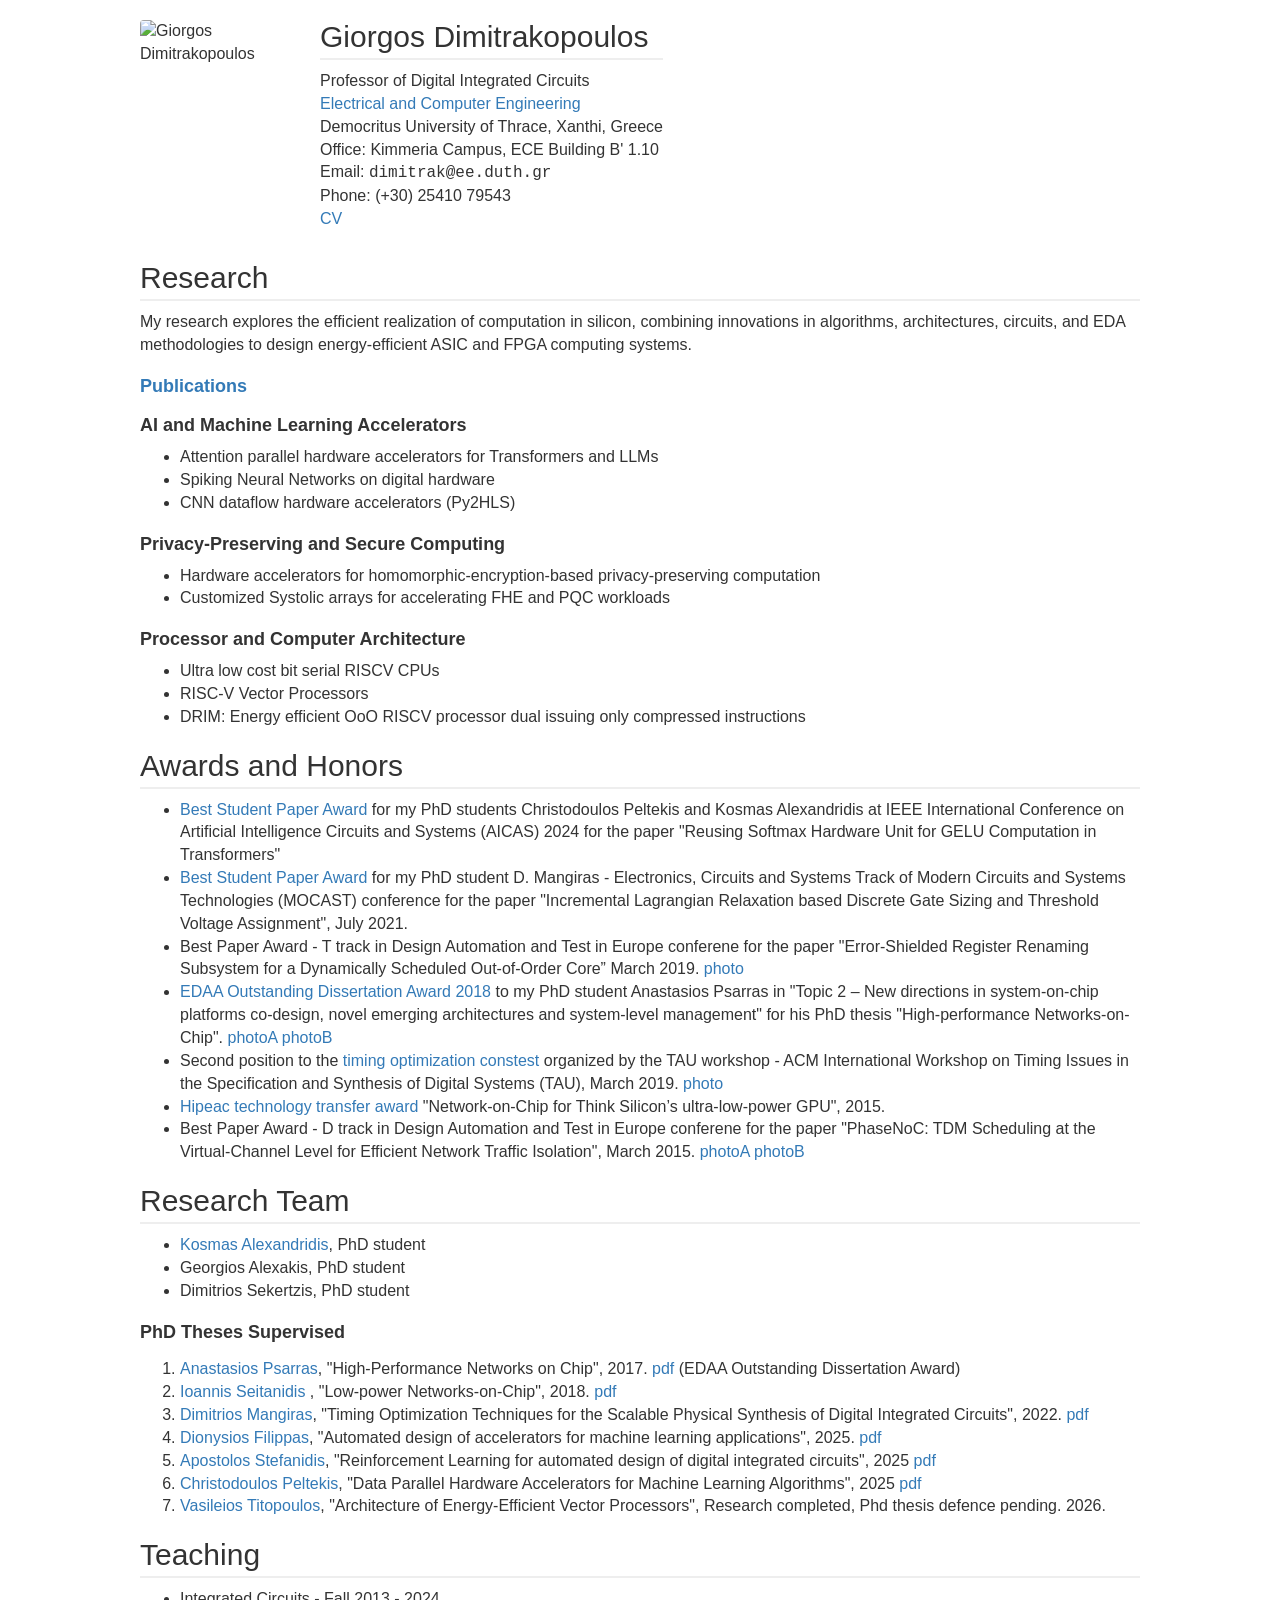
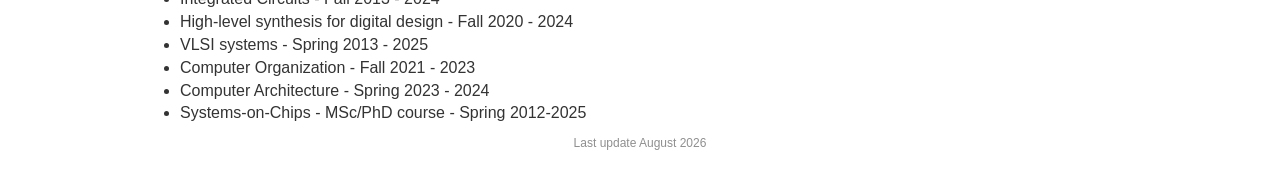
==== commit 51ca8a40: "separated publications" ====
--- a/index.html
+++ b/index.html
@@ -47,8 +47,10 @@
 <h2>Research</h2>
 
 <p>
-My research explores the efficient realization of computation in silicon, combining innovations in algorithms, architectures, circuits, and EDA methodologies to design energy-efficient ASIC and FPGA computing systems.
- <!-- My research focuses on Digital VLSI design, Computer architecture, and EDA physical synthesis. Currently my research group designs data-parallel accelerators and RISC-V processors using both RTL and high-level synthesis design flows. -->
+My research explores the efficient realization of computation in silicon, combining innovations in algorithms, architectures, circuits, and EDA methodologies to design energy-efficient ASIC and FPGA computing systems.<br>
+
+<h4> <a href="https://scholar.google.com/citations?hl=en&user=xg-t3RgAAAAJ&view_op=list_works&sortby=pubdate"> Publications </a></h4>
+
 </p>
 
 <div class="row row-padded">
@@ -173,934 +175,27 @@
 
 
 
-<h2>Publications</h2>
-
-
-<h4>Journal Papers</h4>
-
-<ol>
-  <li><p>
-  G. Alexakis, D. Schoinianakis, G. Dimitrakopoulos, 
-  <b>High-Performance NTT Accelerators for PQC leveraging Unified Redundant Arithmetic and Fine-Tuned Microarchitecture</b>
-  in Microprocessors and Microsystems, Elsevier, 2026.
-  <a href="https://arxiv.org/pdf/2607.00621"> paper </a>
-  </p></li>
-
-  <li><p>
-  V. Titopoulos, K. Alexandridis, G. Dimitrakopoulos,
-  <b>"Vectorized FlashAttention with Low-cost Exponential Computation in RISC-V Vector Processors"</b>
-  in Journal of Supercomputing, Springer, Feb. 2026.  
-  <a href="https://link.springer.com/article/10.1007/s11227-026-08322-x"> paper </a>
-  </p></li>
-
-  <li><p>
-  K. Alexandridis, G. Dimitrakopoulos,
-  <b>"H-FA: A Hybrid Floating-Point and Logarithmic Approach to Hardware Accelerated FlashAttention"</b>
-  in IEEE Transactions on Circuits and Systems for Artificial Intelligence, accepted Oct. 2025.
-  <a href="https://arxiv.org/pdf/2511.00295"> paper </a>
-  </p></li>
-
-  <li><p>
-  C. Peltekis, G. Dimitrakopoulos,
-  <b>"GCN-ABFT: Low-Cost Online Error Checking for Graph Convolutional Networks"</b>
-  in IEEE Transactions on Computer-Aided Design of Integrated Circuits and Systems, vol. 44, no. 7, pp. 2836-2840, July 2025,
-  <a href="https://arxiv.org/pdf/2412.18534"> paper </a>
-  </p></li>
-
-  <li><p>
-  V. Titopoulos, K. Alexandridis, C. Peltekis, C. Nicopoulos, G. Dimitrakopoulos, 
-  <b>"Optimizing Structured-Sparse Matrix Multiplication in RISC-V Vector Processors",</b> 
-  IEEE Transactions on Computers, vol. 74, no. 4, pp. 1446-1460, April 2025
-  <a href="https://arxiv.org/pdf/2501.10189"> paper </a>
-  </p></li>
-
-    <li><p>
-  K. Alexandridis, G. Dimitrakopoulos, 
-  <b>"Online Alignment and Addition in Multi-Term Floating-Point Adders"</b>
-  in IEEE Transactions on VLSI Systems, vol. 33, no. 4, pp. 1182 - 1186, April 2025
-  <a href = "papers/TVLSI24-Online-FLP-Add.pdf"> paper </a>   
-  </p></li>
-
-
-  <li><p>
-  A. Stefanidis, G. Dimitrakopoulos, 
-  <b>"Reinforcement-Learning based Synthesis of Custom Approximate Parallel Prefix Adders"</b>
-  in Journal of Low Power Electronics and Applications, 2024.	  
-  <a href="https://www.mdpi.com/2079-9268/14/4/57"> paper </a>
-  </p></li>
-	
-	
-  <li><p>
-  D. Filippas, C. Peltekis, V. Titopoulos, I. Kansizoglou, G. Sirakoulis, A. Gasteratos, G. Dimitrakopoulos,
-  <b>"A High-Level Synthesis Library for Synthesizing Efficient and Functional-Safe CNN Dataflow Accelerators"</b>,
-  in IEEE Access, 2024.
-  <a href = "https://doi.org/10.1109/ACCESS.2024.3390422"> paper </a>
-  </p></li>
-
-  <li><p>
-  C. Peltekis, V. Titopoulos, C. Nicopoulos, G. Dimitrakopoulos, 
-  <b>"DeMM: A Decoupled Matrix Multiplication Engine Supporting Relaxed Structured Sparsity"</b>
-  in IEEE Computer Architecture Letters, 2024.	  
-  <a href="https://arxiv.org/pdf/2401.08179.pdf"> paper </a>
-  </p></li>
-
-  <li><p>
-  A. Stefanidis, I. Zoumpoulidou, D. Filippas, G. Dimitrakopoulos, G. Ch. Sirakoulis,
-  <b> "Synthesis of Approximate Parallel Prefix Adders" </b>, 
-  in IEEE Transactions on VLSI Systems, vol. 31, no. 11, pp. 1686-1699, Nov. 2023, 
-  <a href = "papers/TVLSI23_synthesis_approximate_prefix_adders.pdf"> paper </a>
-  </p></li>
-
-  <li><p>
-  C. Peltekis, D. Filippas, G. Dimitrakopoulos, C. Nicopoulos,
-  <b>"Exploiting Data Encoding and Reordering for Low-Power Streaming in Systolic Arrays"</b>
-  in Microprocessors and Microsystems, Elsevier, Oct. 2023.
-  <a href="https://www.sciencedirect.com/science/article/pii/S0141933123001825"> paper </a>
-  </p></li>
-	
-  <li><p>
-  K. Rallis, I.-A. Fyrigos, P. Dimitrakis, G. Dimitrakopoulos, I. Karafyllidis, A. Rubio, G. Ch. Sirakoulis,
-  <b>"A Reprogrammable Graphene Nanoribbon-based Logic Gate"</b>
-  in IEEE Transactions on Nanotechnology, vol.22, pp. 684-695, Oct. 2023.	  
-  <a href="https://ieeexplore.ieee.org/document/10275008"> paper </a>	  
-  </p></li>
-	
-
-  <li><p>
-    D. Mangiras, D. Chinnery, G. Dimitrakopoulos, 
-   <b>"Task-based Parallel Programming for Gate Sizing"</b>
-   in IEEE Transactions on Computer-Aided Design of Integrated Circuits and Systems, 
-   vol. 42, no. 4, pp. 1309-1322, April 2023.
-   <a href="papers/taskflow-tcad22.pdf"> paper </a>
- </p></li>
-
- <li><p>
-    D. Filippas, C. Nicopoulos, and G. Dimitrakopoulos, <b>"Streaming Dilated Convolution Engine"</b>, in IEEE Transactions on VLSI Systems, vol. 31, no. 3, pp. 401-405, March 2023. 
-    <a href="papers/tvlsi22-stream-dilated.pdf"> paper </a>
- </p></li>
-
-  <li><p>
-    D. Filippas, C. Nicopoulos, and G. Dimitrakopoulos, <b>"Templatized Fused Vector Floating-Point Dot Product for High-Level 
-Synthesis"</b>, in Journal of Low Power Electronics and Applications, 12(4), 2022.
-<a href="https://www.mdpi.com/2079-9268/12/4/56/pdf"> paper </a>
-	  </p></li>
-
-
-<li>
-<p>
-D. Filippas, N. Margomenos, N. Mitianoudis, C. Nicopoulos, and G. Dimitrakopoulos, 
-<b> "Low-Cost On-Line Convolution Checksum Checker" </b>,
-in IEEE Transactions on VLSI Systems, vol. 30, no. 2, Feb. 2022.
-<a href="papers/tvlsi21.pdf"> paper </a>
-</p></li>
-
-<li>
-<p>
-D. Mangiras, G. Dimitrakopoulos, <b>"Incremental Lagrangian Relaxation based Discrete Gate Sizing and Threshold Voltage Assignment" </b>, Technologies, 2021, 9(4):92.
-<a href="https://www.mdpi.com/2227-7080/9/4/92/pdf"> paper </a>
-</p>
-</li>
-
-<li>
-<p>
-G. Dimitrakopoulos, K. Papachatzopoulos, and V. Paliouras, 
-<b>"Sum Propagate Adders"</b>,
-in IEEE Transactions on Emerging Topics in Computing (Special Section on Emerging and Impacting Trends on Computer Arithmetic), vol. 9, no. 3, pp. 1479-1488, July-Sept. 2021
-<a href="https://ieeexplore.ieee.org/document/9387158"> paper </a>
-</p></li>
-
-
-<li>
-<p>
-A. Stefanidis, D. Mangiras, C. Nicopoulos, D. Chinnery, G. Dimitrakopoulos
-<b> "Autonomous Application of Netlist Transformations inside Lagrangian Relaxation-based Optimization" </b>, in IEEE Transactions on Computer-Aided Design of Integrated Circuits and Systems, vol. 40, no. 8, pp. 1672-1686, Aug. 2021.
-<a href="papers/tcad20-mab.pdf"> paper </a>
-</p>
-</li>
-
-<li><p>
-D. Konstantinou, C. Nicopoulos, J. Lee, and G. Dimitrakopoulos,
-<b> "Multicast-enabled Network-on-Chip Routers leveraging Partitioned Allocation and Switching” </b>, in Integration: the VLSI journal, Elsevier, vol. 77, pp. 104-112, 2021.
-<a href="papers/integration2021.pdf"> paper </a> 
-</p></li>
-
-
-
-
-<li>
-<p>
-D. Mangiras, A. Stefanidis, I. Seitanidis, C. Nicopoulos, G. Dimitrakopoulos
-<b> "Timing-Driven Placement Optimization Facilitated by Timing-Compatibility Flip-Flop Clustering" </b>,
-in IEEE Transactions on Computer-Aided Design of Integrated Circuits and Systems, 
-vol. 39, no. 10 , Oct. 2020, pp. 2835 - 2848.
-<a href="papers/tcad-LR-placement.pdf"> paper </a>
-</p>
-</li>
-
-
-<li>
-<p>
-D. Konstantinou, A. Psarras, C. Nicopoulos, G. Dimitrakopoulos
-<b> "The Mesochronous Dual-Clock FIFO Buffer" </b>,
-in IEEE Transactions on VLSI Systems, vol. 28, no. 1, pp. 302-306, Jan. 2020
-<a href="papers/tvlsi20.pdf"> paper </a> 
-</p>
-</li>
-
-<li>
-<p>
-I. Seitanidis, G. Dimitrakopoulos, P. Mattheakis, L. Masse-Navette, D. Chinnery,
-<b> "Timing-Driven and Placement-Aware Multi-Bit Register Composition" </b>,
-in IEEE Transactions on Computer-Aided Design of Integrated Circuits and Systems, vol. 38, no. 8., 
-pp. 1501-1514, Aug., 2019.
-<a href="papers/tcad19b.pdf"> paper </a>
-</p>
-</li>
-
-<li>
-<p>
-I. Seitanidis, C. Nicopoulos, G. Dimitrakopoulos,
-<b> "Automatic Generation of Peak-Power Traffic for Networks-on-Chip" </b>,
-in IEEE Transactions on Computer-Aided Design of Integrated Circuits and Systems, vol. 38, no.1, 
-pp. 96-108, Jan., 2019.
-<a href="papers/tcad19a.pdf"> paper </a>
-</p>
-</li>
-
-<li>
-<p>
-K. Patsidis, D. Konstantinou, C. Nicopoulos, G. Dimitrakopoulos,
-<b> "A Low-Cost Synthesizable RISC-V Dual-Issue Processor Core Leveraging the Compressed Instruction Set Extension" </b>,
-in Microprocessors and Microsystems, Elsevier, Sept. 2018.
-<a href="papers/micropro18.pdf"> paper </a>
-</p>
-</li>
-
-
-<li>
-<p>
-A. Psarras, S. Moisidis, C. Nicopoulos, G. Dimitrakopoulos,
-<b> "Networks-on-Chip with Double-Data-Rate Links" </b>,
-in IEEE Transactions on Circuits and Systems I, vol. 64, no. 12, 
-pp. 3103-3114, Dec. 2017.
-<a href="papers/TCAS2017.pdf"> paper </a>
-</p>
-</li>
-
-<li>
-<p>
-A. Psarras, M. Paschou, C. Nicopoulos, G. Dimitrakopoulos, 
-<b>"A Dual-Clock Multiple-Queue Shared Buffer"</b>, 
-in IEEE Transactions on Computers, vol. 66, no. 10, pp. 1809 - 1815, Oct. 2017.
-<a href="papers/TC2017.pdf"> paper </a>
-</p>
-</li>
-
-<li>
-<p>
-E. Karampasis, N. Papanikolaou, D. Voglitsis, M. Loupis, A. Psarras, A. Boubaris, D. Baros, G. Dimitrakopoulos,
-<b>"Active Thermoelectric Cooling Solutions for Airspace Applications: the THERMICOOL Project"</b>, 
-in IEEE Access, 2017.
-<a href="papers/ieee-access.pdf"> paper </a>
-</p>
-</li>
-
-<li>
-<p>
-A. Psarras, I. Seitanidis, C. Nicopoulos, G. Dimitrakopoulos 
-<b>"ShortPath: A Network-on-Chip Router with Fine-Grained Pipeline Bypassing"</b>, 
-in IEEE Transactions on Computers, vol. 65, no. 10, pp. 3136-3147, Oct. 2016. 
-<a href="papers/tc-shortpath.pdf"> paper </a> 
-</p>
-</li>
-
-<li>
-<p>
-K. Chrysanthou, P. Englezakis, A. Prodromou, A. Panteli, C. Nicopoulos ,Y. Sazeides, G. Dimitrakopoulos, 
-<b> "An On-Line and Real-Time Fault Detection and Localization Mechanism for Network-on-Chip Architectures" </b>, 
-in ACM Transactions on Architecture and Code optimisation (TACO), Vol. 13, No. 2, June 2016.
-<a href="papers/taco2016.pdf"> paper </a>
-</p>
-</li>
-
-
-
-
-<li>
-<p>
-A. Psarras, J. Lee, I. Seitanidis, C. Nicopoulos, G. Dimitrakopoulos 
-<b>"PhaseNoC: Versatile Network Traffic Isolation through TDM-Scheduled Virtual Channels"</b>, 
-in IEEE Transactions on Computer-Aided Design of Integrated Circuits and Systems,
-vol.35, no.5, pp.844-857, May 2016.
-<a href="papers/tcad16.pdf"> paper </a> 
-</p>
-</li>
-
-
-<li>
-<p>
-I. Seitanidis, A. Psarras, K. Chrysanthou, C. Nicopoulos, G. Dimitrakopoulos 
-<b>"ElastiStore: Flexible Elastic Buffering for Virtual-Channel-based Networks-on-Chip"</b>, 
-in IEEE Transactions on VLSI Systems, vol.23, no.12, pp.3015-3028, Dec. 2015.
-<a href="papers/tvlsi-elastistore.pdf"> paper </a>
-</p>
-</li>
-
-<li>
-<p>
-D. Bertozzi, G. Dimitrakopoulos, J. Flich, S. Sonntag, "<b>The fast evolving landscape of on-chip communication</b>", in Design Automation of Embedded Systems, Springer,
-vol. 19, no. 1-2, March 2015, pp. 59-76.
-<a href="papers/springer-DAES.pdf">paper</a>
-</p>
-</li>
-
-
-<li>
-<p>
-G. Dimitrakopoulos, E. Kalligeros, K. Galanopoulos
-&ldquo;<b>Merged Switch Allocation and Traversal in Network-On-Chip Switches</b>&rdquo;, in IEEE Transactions on Computers, Oct. 2013, pp. 2001-2012.
-<a href="papers/tcomp13.pdf">paper</a>
-</p>
-</li>
-
-<li><p>D. S. Gracia, G. Dimitrakopoulos, T. Monreal Arnal, M. G.H. Katevenis, and V. Vinals Yufera
-
-&ldquo;<b>LP-NUCA: Networks-in-Cache for high-performance low-power embedded processors</b>&rdquo;,
-
-in IEEE Transactions on VLSI Systems. vol.20, no.8, pp. 1510-1523, Aug. 2012.
-
-<a href="papers/tvlsi-aug12.pdf">paper</a>
-
-
-</p>
-</li>
-<li><p>H. T. Vergos, G. Dimitrakopoulos  &ldquo;<b>On modulo 2<sup>n</sup>+1 adder design</b>&rdquo;,
-
-in IEEE Transactions on Computers, vol.61, no.2, pp. 173-186, Feb. 2012. <a href="papers/tcomp12.pdf">paper</a>
-
-
-</p>
-</li>
-<li><p>N. Chrysos, G. Dimitrakopoulos &ldquo;<b>Practical High-Throughput Crossbar Scheduling</b>&rdquo;,
-
-in IEEE Micro, Micro's Top Picks from Hot Interconnects 16, Summer 2009. <a href="papers/micro09.pdf">paper</a>
-
-
-</p>
-</li>
-<li><p>G. Dimitrakopoulos, K. Galanopoulos, C. Mavrokefalidis, D. Nikolos,
-
-&ldquo;<b>Low-Power Leading Zero Counting and Anticipation Logic for High-Speed Floating Point Units</b>&rdquo;,
-
-in IEEE Transactions on VLSI Systems, July 2008. <a href="papers/tvlsi08.pdf">paper</a>
-
-
-</p>
-</li>
-<li><p>G. Dimitrakopoulos, C. Mavrokefalidis, K. Galanopoulos, and D. Nikolos,
-
-&ldquo;<b>Sorter Based Permutation Units for Media-Enhanced Microprocessors</b>&rdquo;,
-
-in IEEE Transactions on VLSI Systems, vol. 15, no. 6, June 2007. <a href="papers/tvlsi07.pdf">paper</a>
-
-
-</p>
-</li>
-<li><p>C. Efstathiou, H. T. Vergos, G. Dimitrakopoulos, and D. Nikolos,
-
-&ldquo;<b>Efficient Diminished-1 Modulo 2<sup>n</sup>+1 Multipliers</b>&rdquo;,
-in IEEE Transactions on Computers, vol. 54, no. 4, April 2005. <a href="papers/tcomp05b.pdf">paper</a>
-
-
-</p>
-</li>
-<li><p>G. Dimitrakopoulos and D. Nikolos, &ldquo;<b>High-Speed Parallel-Prefix VLSI Ling Adders</b>&rdquo;,
-in IEEE Transactions on Computers, vol. 54, no. 2, pp. 225-231, February 2005. <a href="papers/tcomp05a.pdf">paper</a>
-
-
-</p>
-</li>
-
-<li><p>G. Dimitrakopoulos and V. Paliouras,
-<b>"A Novel Architecture and a Systematic Graph-Based Optimization Methodology for Modulo Multiplication"</b>,
-in IEEE Transactions on Circuits and Systems I, vol. 51, no. 2, pp. 354 - 370, February 2004. <a href="papers/tcasI04.pdf">paper</a>
-</p></li>
-
-   
-
-</ol>
-
-<h4>Conference Papers</h4>
-<ol>
-
-  <li><p>
-  D. Sekertzis, G. Dimitrakopoulos,
-  <b>"VQ4SNN: Vector Quantization for Memory-Efficient FPGA Spiking Neural Networks"</b>
-  in IEEE International Conference on Electronics, Circuts and Systems (ICECS), Nov., 2026.
-  <a href="https://arxiv.org/pdf/2606.20675"> paper </a>
-  </p></li>
-
-  <li><p>
-  K. Alexandridis, G. Dimitrakopoulos,
-  <b>"MIVE: A Minimalist Integer Vector Engine for Softmax LayerNorm and RMSNorm Acceleration"</b>
-  in IEEE International Conference on Electronics, Circuts and Systems (ICECS), Nov., 2026.
-  <a href="https://arxiv.org/pdf/2606.17781"> paper </a>
-  </p></li>
-
-  <li><p>
-  G. Alexakis, D. Schoinianakis, G. Dimitrakopoulos,
-  <b>"MPX: A Unified Systolic Array for Matrix and Polynomial Multiplication"</b>
-  in IEEE International Conference on Electronics, Circuts and Systems (ICECS), Nov., 2026.
-  <a href="https://arxiv.org/pdf/2606.16394"> paper </a>
-  </p></li>
-
-
-  <li><p>
-  G. Alexakis, D. Schoinianakis, G. Dimitrakopoulos, 
-  <b>"Low-Cost Multi-Precision Systolic Arrays for Accelerating FHE NTTs on AI ASICs"</b>
-  in IEEE International System-on-Chip Conference (SoCC), Oct. 2026.
-  <a href="https://arxiv.org/pdf/2606.19866"> paper </a>
-  </p></li>
-
-
-  <li><p>
-  V. Titopoulos, K. Alexandridis, G. Dimitrakopoulos,
-  <b>"Custom Algorithm-Based Fault Tolerance for Attention Layers in Transformers"</b>
-  IEEE International System-on-Chip Conference (SoCC), Oct. 2025.
-  <a href="https://arxiv.org/pdf/2507.16676"> paper </a>
-  </p></li>
-
-  <li><p>
-  G. Alexakis, D. Schoinianakis, G. Dimitrakopoulos, 
-  <b>"High-Performance Pipelined NTT Accelerators with Homogeneous Digit-Serial Modulo Arithmetic"</b>
-  Euromicro Digital Systems Design (DSD), Sept., 2025. 
-  <a href="https://arxiv.org/pdf/2507.12418"> paper </a> 
-  </p></li>
-
-  <li><p>
-  K. Alexandridis, V. Titopoulos, G. Dimitrakopoulos,
-  <b>"FLASH-D: FlashAttention with Hidden Softmax Division",</b>
-  IEEE/ACM International Symposium on Low Power Electronics and Design (ISLPED), Aug., 2025.
-  <a href="https://arxiv.org/pdf/2505.14201"> paper </a>
-  </p></li>
-	
-
-  <li><p>
-  V. Titopoulos, G. Alexakis, C. Nicopoulos, G. Dimitrakopoulos,
-  <b> "Efficient Implementation of RISC-V Vector Permutation Instructions",</b>
-  IEEE Computer Society Annual Symposium on VLSI (ISVLSI), July, 2025.
-  <a href="https://arxiv.org/pdf/2505.07112"> paper </a>
-  </p></li>
-
-  <li><p>
-  K. Alexandridis, V. Titopoulos, G. Dimitrakopoulos,
-  <b>"Low-Cost FlashAttention with Fused Exponential and Multiplication Hardware Operators",</b>
-  IEEE Computer Society Annual Symposium on VLSI (ISVLSI), July, 2025.
-  <a href="https://arxiv.org/pdf/2505.14314"> paper </a>
-  </p></li>
-
-  <li><p>
-  C. Peltekis, C. Nicopoulos, G. Dimitrakopoulos, 
-  <b>"Periodic Online Testing for Sparse Systolic Tensor Arrays",</b>
-  Int. Conf. on Modern Circuits and Systems Technologies (MOCAST), June 2025.   
-  <a href="https://arxiv.org/pdf/2504.18628"> paper </a>
-  </p></li>
-
-  <li><p>
-  V. Titopoulos, G. Alexakis, K. Alexandridis, C. Nicopoulos, G. Dimitrakopoulos,
-  <b>"Register Dispersion: Reducing the Footprint of the Vector Register File in Vector Engines of Low-Cost RISC-V CPUs"</b>
-  in ACM International Conference on Computing Frontiers (CF' 25), May 2025, Italy.
-  <a href="https://arxiv.org/pdf/2503.17333"> paper </a>
-  <a href="presentations/acm-cf25.pptx"> slides </a> 
-  <font color = "OrangeRed"> Best Paper Award Finalist </font>
-  </p></li>
-
-  <li><p>
-  K. Alexandridis, C. Peltekis, D. Filippas, G. Dimitrakopoulos,
-  <b>"Floating-Point Multiply-Add with Approximate Normalization for Low-cost Matrix Engines"</b>,
-  in IEEE International Conference on Electronics, Circuts and Systems (ICECS), Nov., 2024.
-  <a href = "https://arxiv.org/pdf/2408.11997"> paper </a>	  
-  </p></li>
-
-  <li><p>
-  C. Peltekis, D. Filippas, G. Dimitrakopoulos,
-  <b>"Error Checking for Sparse Systolic Tensor Arrays"</b>
-  in IEEE International Conference on Artificial Intelligence Circuits and Systems (AICAS), April 2024. 
-  <a href="https://arxiv.org/pdf/2402.10850.pdf"> paper </a>
-  <a href="presentations/Error_checking_Sparse_AICAS24.pptx"> slides </a>	
-  </p></li>
-
-  <li><p>
-  C. Peltekis, K. Alexandridis, G. Dimitrakopoulos,
-  <b>"Reusing Softmax Hardware Unit for GELU Computation in Transformers"</b>
-  in IEEE International Conference on Artificial Intelligence Circuits and Systems (AICAS), April 2024. 
-  <a href="https://arxiv.org/pdf/2402.10118.pdf"> paper </a>	
-  <a href="presentations/GELU_via_Softmax_AICAS24.pptx"> slides </a>	
-  <font color = "OrangeRed"> Best Student Paper Award </font>
-  </p></li>
-	
-  <li><p>
-  V. Titopoulos, K. Alexandridis, C. Peltekis, C. Nicopoulos, G. Dimitrakopoulos, 
-  <b>"IndexMAC: A Custom RISC-V Vector Instruction to Accelerate Structured-Sparse Matrix Multiplications"</b>, 
-  in Design Automation and Test in Europe (DATE), March 2024.
-  <a href="https://arxiv.org/abs/2311.07241"> arxiv </a>
-  </p></li>
-
- <li><p>
- C. Peltekis, D. Filippas, G. Dimitrakopoulos, C. Nicopoulos,  
- <b>"The Case for Asymmetric Systolic Array Floorplanning"</b>, 
- in IEEE International Workshop on Cellular Nanoscale Networks and their Applications (CNNA), Sept. 2023.
- <a href="https://arxiv.org/abs/2309.02969"> paper </a>	
- </p></li>
-
-  <li><p>
-  K. Rallis, G. Dimitrakopoulos, P. Dimitrakis, A. Rubio, S. Cotofana, I. Karafyllidis, G. Ch. Sirakoulis
-  <b> "Novel Circuit Design Methodology with Graphene Nanoribbon Based Devices" </b>
-  in IEEE International Conference on Nanotechnology (NANO), 2023.
-  <a href="https://ieeexplore.ieee.org/document/10231221"> paper </a>
-  </p></li>
-
-  <li><p>
-    C. Peltekis, D. Filippas, G. Dimitrakopoulos, C. Nicopoulos,  
-   <b>"Low-Power Data Streaming in Systolic Arrays with Bus-Invert Coding and Zero-Value Clock Gating"</b>, in Int. Conf. on Modern Circuits and Systems Technologies (MOCAST), June 2023.   
-   <a href="http://arxiv.org/abs/2304.12691"> arxiv </a>	 
-   <a href="https://ieeexplore.ieee.org/document/10176467"> paper </a>    	  	  
-  </p></li>
-
-  <li><p>
-  G. Dimitrakopoulos, E. Kallitsounakis, Z. Takakis, A. Stefanidis, C. Nicopoulos, 
-  <b>"Multi-Armed Bandits for Autonomous Test Application in RISC-V Processor Verification"</b> , 
-  in Int. Conf. on Modern Circuits and Systems Technologies (MOCAST), June 2023. 
-  <a href="https://ieeexplore.ieee.org/document/10176659"> paper </a>  
-  </p></li>
-
-
-  <li><p>
-    D. Filippas, C. Peltekis, G. Dimitrakopoulos, C. Nicopoulos,  
-   <b> "Reduced-Precision Floating-Point Arithmetic in Systolic Arrays with Skewed Pipelines" </b>
-   in IEEE International Conference on Artificial Intelligence Circuits and Systems (AICAS), June 2023. 
-   <a href="http://arxiv.org/abs/2304.01668"> arxiv </a>	  
-   <a href="https://ieeexplore.ieee.org/document/10168556"> paper </a>  
-  </p></li>
-	
-
-  <li><p>
-    C. Peltekis, D. Filippas, G. Dimitrakopoulos, C. Nicopoulos, D. Pnevmatikatos,
-    <b> ArrayFlex: A Systolic Array Architecture with Configurable Transparent Pipelining </b>,
-    in Design Automation and Test in Europe (DATE), Apr. 2023.
-    <a href="http://arxiv.org/abs/2211.12600"> arxiv </a>
-    <a href="https://ieeexplore.ieee.org/document/10136913"> paper </a>  
-  </p>
-  </li>
-
-<li><p>
-Y. Sazeides, A. Gerber, R. Gabor, A. Bramnik, G. Papadimitirou, D. Gizopoulos,
-C. Nicopoulos, G. Dimitrakopoulos, K. Patsidis, 
-<b> IDLD: Instantaneous Detection of Leakage and Duplication of Identifiers used for Register Renaming </b>, 
-in ACM/IEEE International Symposium on Microarchitecture (MICRO), Oct. 2022.
-<a href="papers/micro2022.pdf"> paper </a>
-</p></li>
-
-
-<li><p>
-C. Peltekis, D. Filippas, C. Nicopoulos, G. Dimitrakopoulos, 
-<b> "FusedGCN: A Systolic Three-Matrix Multiplication Architecture for Graph Convolutional Networks" </b>, 
-in IEEE International Conference on Application-specific Systems, Architectures and Processors (ASAP), July 2022.
-<a href="papers/asap2022.pdf"> paper </a>
-</p></li>
-
-<li><p>
-D. Filippas, C. Nicopoulos, G. Dimitrakopoulos,
-<b> LeapConv: An Energy-efficient Streaming Convolution Engine with Reconfigurable Stride </b>,
-in IEEE Computer Society Annual Symposium on VLSI (ISVLSI), July 2022.
-<a href="papers/isvlsi2022.pdf"> paper </a>
-</p></li>
-
-<li><p>
-G. Dimitrakopoulos, A. Psarras, C. Nicopoulos, 
-<b> "Virtual Channel Flow Control Across Mesochronous Clock Domains" </b>, 
-in Int. Conf. on Modern Circuits and Systems Technologies (MOCAST), June 2022.
-<a href="papers/mocast2022.pdf"> paper </a>
-<a href="presentations/MOCAST_2022_presentation.pdf"> slides </a>
-</p></li>
-
-
-<li><p>
-D. Mangiras, G. Dimitrakopoulos, <b> "Incremental Lagrangian Relaxation based Discrete Gate Sizing and Threshold Voltage Assignment" </b>, 
-in Int. Conf. on Modern Circuits and Systems Technologies (MOCAST), July 2021.
-<a href="papers/mocast21.pdf"> paper </a>
-<font color = "OrangeRed"> Best Student Paper Award </font>
-</p></li>
-
-<li><p>
-Y. Sazeides, A. Bramnik, R. Gabor, C. Nicopoulos, R. Canal, D. Konstantinou, G. Dimitrakopoulos,
-<b> "2D Error Correction for F/F based Arrays using In-Situ Real-Time Error Detection (RTD)", </b>
-in IEEE International Symposium on Defect and Fault Tolerance in VLSI and Nanotechnology Systems (DFTS), Oct. 2020. 
-<a href="papers/dfts20.pdf"> paper </a>
-</p></li>
-
-<li><p>
-R. Karamani, I. Fyrigos, V. Ntinas, O. Liolis, G. Dimitrakopoulos, M. Altun, A. Adamatzky, M. R. Stan, G. Ch. Sirakoulis, 
-<b> "Memristive Learning Cellular Automata: Theory and Applications", </b>
-in Int. Conf. on Modern Circuits and Systems Technologies (MOCAST), Germany, Sept 2020.
-<a href="https://arxiv.org/pdf/2003.06983.pdf"> paper </a>
-</p></li>  
-
-
-<li> 
-<p> 
-K. Patsidis, C. Nicopoulos, G. Sirakoulis, G. Dimitrakopoulos,
-<b> "RISC-V<sup>2</sup>: a Scalable RISC-V Vector Processor", </b>
-in IEEE International Symposium on Circuits and Systems (ISCAS), Oct. 2020.
-<a href="papers/iscas2020-riscv-vector.pdf"> paper </a>
-</p>
-</li>
-
-<li>
-T. Chatzinikolaou, I.-A. Fyrigos, R.-E. Karamani, V. Ntinas, G. Dimitrakopoulos, S. Cotofana, G. Sirakoulis
-<b> "Memristive Oscillatory Circuits for Resolution of NP-Complete Logic Puzzles: Sudoku Case", </b>
-in IEEE International Symposium on Circuits and Systems (ISCAS), Oct. 2020.
-<a href="https://arxiv.org/pdf/2002.06339.pdf"> paper </a>
-</p>
-</li>
-
-<li> 
-<p> 
-D. Konstantinou, C. Nicopoulos, J. Lee, G. Sirakoulis, G. Dimitrakopoulos,
-<b> "SmartFork: Partitioned Multicast Allocation and Switching in Network-on-Chip Routers", </b>
-in IEEE International Symposium on Circuits and Systems (ISCAS), Oct. 2020.
-<a href="papers/iscas2020-smartfork.pdf"> paper </a>
-</p>
-</li>
-
-
-<li>
-<p> 
-A. Stefanidis, D. Mangiras, C. Nicopoulos, D. Chinnery and G. Dimitrakopoulos, 
-<b> "Design optimization by fine-grained interleaving of local netlist transformations in Lagrangian relaxation", </b> in ACM International Symposium on Physical Design (ISPD), March, 2020.
- <a href="papers/ispd_2020_lr.pdf"> paper </a> 
-</p>
-</li>
-
-<li>
-<p> 
-D. Mangiras, P. Mattheakis, P.-O. Ribet and G. Dimitrakopoulos, 
-<b> "Soft-Clustering Driven Flip-flop Placement Targeting Clock-induced OCV", </b> 
-in ACM International Symposium on Physical Design (ISPD), March, 2020.
- <a href="papers/ispd_2020_ocv.pdf"> paper </a> 
-</p>
-</li>
-
-<li>
-<p> 
-A. Stefanidis, D. Mangiras, C. Nicopoulos and G. Dimitrakopoulos, 
-<b> "Multi-Armed Bandits for Autonomous Timing-driven Design Optimization", </b> in 
-29th International Symposium on Power and Timing Modeling, Optimization and Simulation (PATMOS), July, 2019,
-pp. 17-22.
-<a href="papers/patmos19.pdf"> paper </a> 
-</p>
-</li>
-
-<li>
-<p> 
-Z. Takakis, D. Mangiras, C. Nicopoulos and G. Dimitrakopoulos, 
-<b> "Dynamic Adjustment of Test-Sequence Duration for Increasing the Functional Coverage" </b>
-in 4th International Verification and Security Workshop (IVSW), July 2019, pp. 61-66.
-<a href="papers/ivsw19.pdf"> paper </a> 
-</p>
-</li>
-
-<li>
-<p>    
-R. Gabor, Y. Sazeides, A. Bramnik, A. Andreou, C. Nicopoulos, K. Patsidis, D. Konstantinou and G. Dimitrakopoulos, <b>"Error-Shielded Register Renaming Subsystem for a Dynamically Scheduled Out-of-Order Core”, </b> in Design Automation and Test in Europe (DATE), Mar. 2019.
-<a href="papers/date19.pdf"> paper </a> 
-<font color = "OrangeRed"> Best Paper Award </font>
-</p>
-</li>
-
-<li>
-<p>
-D. Konstantinou, A. Psarras, G. Dimitrakopoulos, C. Nicopoulos,
-<b>"Low-Power Dual-Edge-Triggered Synchronous Latency-Insensitive Systems", </b>
-in Proc. IEEE Int. Conf. on Modern Circuits and Systems Technologies (MOCAST), Greece, May 2018.
-<a href="papers/mocast18.pdf"> paper </a> 
-</p>
-</li>
-
-
-<li><p>
-I. Seitanidis, G. Dimitrakopoulos, P. Mattheakis, L. Masse-Navette, D. Chinnery, 
-<b>"Timing Driven Incremental Multi-Bit Register Composition Using a Placement Aware ILP formulation", </b>
-in Proc. ACM/IEEE Design Automation Conference (DAC), USA, June 2017.
-<a href="papers/dac17.pdf"> paper </a>
-</p></li>
-
-
-<li>
-<p>
-M. Debnath, D. Konstatinou, C. Nicopoulos, G. Dimitrakopoulos, W-M Lin, and J. Lee
-<b> "Low-Cost Congestion Management in Networks-on-Chip Using Edge and In-Network Traffic Throttling" </b>
-in 2nd Int'l Workshop on Advanced Interconnect Solutions and Technologies for Emerging Computing Systems 
-(HIPEAC-AISTECS), Sweden, 2017.
-<a href="papers/aistecs17.pdf"> paper </a>
-</p>
-
-<li>
-<p>
-A. Psarras, S. Moisidis, C. Nicopoulos and G. Dimitrakopoulos
-<b> "RapidLink: a Network-on-Chip Architecture with Double-Data-Rate Links" </b>, 
-in IEEE Int'l Conference on Electronics, Circuits, and Systems (ICECS), France, Dec. 2016.
-<a href="papers/icecs16.pdf"> paper </a>
-</p>
-
-
-<li>
-<p>
-I. Seitanidis, C. Nicopoulos and G. Dimitrakopoulos
-<b> "PowerMax: An Automated Methodology for Generating Peak-Power
-Traffic in Networks-on-Chip" </b>
-in 10th IEEE/ACM International Symposium on Networks-on-Chip (NoCS), Sept. 2016, Japan.
-<a href="papers/nocs16.pdf"> paper </a> 
-<font color = "OrangeRed"> Best Paper Award Finalist </font>
-</p>
-
-
-<li>
-<p>
-A. Psarras, J. Lee, P. Mattheakis, C. Nicopoulos and G. Dimitrakopoulos
-<b> "A Low-Power Network-on-Chip Architecture for Tile-based Chip Multi-Processors" </b>
-in ACM Great Lakes Symposium on VLSI (GLSVLSI) 2016, Boston, USA, May 2016.
-<a href="papers/glsvlsi16.pdf"> paper </a>
-</p>
-
-
-<li>
-<p>
-M. Paschou, A. Psarras, C. Nicopoulos and G. Dimitrakopoulos
-<b> "CrossOver: Clock Domain Crossing under Virtual-Channel Flow Control" </b>
-in Design Automation and Test in Europe (DATE), Dresden, Germany, Mar. 2016.
-<a href="papers/date16.pdf"> paper </a>
-</p>
-
-
-<li>
-<p>
-A. Panteloukas, A. Psarras, C. Nicopoulos and G. Dimitrakopoulos
-<b> "Timing Resilient Network-on-Chip Architectures" </b>
-in IEEE International On-Line Testing Symposium (IOLTS), July 2015.
-<a href="papers/iolts15.pdf"> paper </a>	
-</p>
-
-<li>	
-<p>
-A. Psarras, I. Seitanidis, C. Nicopoulos and G. Dimitrakopoulos
-<b> "PhaseNoC: TDM Scheduling at the Virtual-Channel Level for Efficient Network Traffic Isolation" </b>
-in Design Automation and Test in Europe (DATE), Grenoble, France, Mar. 2015.
-<a href="papers/date15-phasenoc.pdf">paper</a>
-<font color = "OrangeRed"> Best Paper Award </font>
-</p>
-
-<li>
-<p>
-I. Seitanidis, A. Psarras, E. Kalligeros, C. Nicopoulos, G. Dimitrakopoulos
-<b> "ElastiNoC: A Self-Testable Distributed VC-based Network-on-Chip Architecture" </b>
-in 8th IEEE/ACM International Symposium on Networks-on-Chip (NoCS), Sept. 2014, Italy.
-<a href="papers/elastinoc-nocs14.pdf">paper</a>
-</p>
-
-<li>
-<p> I. Seitanidis, A. Psarras, G. Dimitrakopoulos, C. Nicopoulos
-<b>"ElastiStore: An Elastic Buffer Architecture for Network-on-Chip Routers"</b>, in Design Automation and Test in Europe (DATE), Mar. 2014.
-<a href="papers/date14a.pdf">paper</a>
-</p>
-
-
-
-<li>
-<p> G. Dimitrakopoulos, I. Seitanidis, A. Psarras, K. Tsiouris, P. Matthaiakis, J. Cortadella
-<b>"Hardware Primitives for the Synthesis of Multithreaded Elastic Systems"</b>, in Design Automation and Test in Europe (DATE), Mar. 2014.
-<a href="papers/date14b.pdf">paper</a>
-</p>
-
-
-
-<li><p> G. Dimitrakopoulos, N. Georgiadis, C. Nicopoulos, E. Kalligeros, 
-<b>"Switch Folding: Network-on-Chip Routers with Time-Multiplexed Output Ports"</b>, in Design Automation and Test in Europe (DATE), Mar. 2013.
-<a href="papers/DATE2013.pdf">paper</a>
-
-
-</p>
-
-<li><p>A. Roca, J. Flich, G. Dimitrakopoulos
-
-&ldquo;<b>DESA: Distibuted Elastic Switch Architecture for efficient Networks-on-FPGAs</b>&rdquo;,
-
-in the International Conference on Field-Programmable Logic and Applications (FPL 2012) Oslo, Norway, August 2012.
-
-<a href="papers/FPL2012.pdf">paper</a>
-
-
-</p>
-</li>
-<li><p>G. Dimitrakopoulos, E. Kalligeros, &ldquo;<b>Dynamic-Priority Arbiter and Multiplexer Soft Macros for On-Chip Networks Switches</b>&rdquo;,
-in ACM Design Automation and Test in Europe (DATE), Mar. 2012. <a href="papers/date12.pdf">paper</a>
-
-
-</p>
-</li>
-<li><p>G. Dimitrakopoulos, E. Kalligeros, &ldquo;<b>Low-cost fault-tolerant switch allocator for network-on-chip routers</b>&rdquo;,
-Proc. of the 6th Interconnection Network Architecture, On-Chip Multi-Chip Workshop (INA-OCMC), Jan. 2012.
-<a href="papers/inaocmc12.pdf">paper</a>
-
-
-</p>
-</li>
-<li><p>G. Dimitrakopoulos, C. Kachris, E. Kalligeros, &ldquo;<b>Scalable arbiters and multiplexers for on-FPGA interconnection networks</b>&rdquo;,
-in Proceedings of the 21st International Conference on Field-Programmable Logic and Applications (FPL 2011) Chania, Greece, September 2011.
-<a href="papersfpl11.pdf">paper</a>
-
-
-</p>
-</li>
-<li><p>G. Dimitrakopoulos and K. Galanopoulos, &ldquo;<b>Switch allocator for bufferless network-on-chip routers</b>&rdquo;,
-in Proceedings of the Fifth ACM Interconnection Network Architecture, On-Chip Multi-Chip Workshop (INA-OCMC) Heraklion, Greece, January 2011
-<a href="papers/inaocmc11.pdf">paper</a>
-
-
-</p>
-</li>
-<li><p>G. Dimitrakopoulos, N. Chrysos, K. Galanopoulos &ldquo;<b>Fast Arbiters for On-Chip Network Switches</b>&rdquo;,
-in IEEE International Conference on Computer Design (ICCD), Oct. 2008.
-<a href="papers/iccd08.pdf">paper</a>
-
-
-</p>
-</li>
-<li><p>N. Chrysos and G. Dimitrakopoulos &ldquo;<b>Backlog-Aware Crossbar Schedulers: A New Algorithm and its Efficient Hardware Implementation</b>&rdquo;,
-in IEEE Symposium on High-Performance Interconnects (HOT-Interconnects), pp. 67-74, Aug. 2008.
-<a href="papers/hoti08.pdf">paper</a>
-
-
-</p>
-</li>
-<li><p>G. Dimitrakopoulos, C. Mavrokefalidis, K. Galanopoulos, and D. Nikolos, &ldquo;<b>An Energy-Delay Efficient Subword Permutation Unit</b>&rdquo;,
-in IEEE Conference on Application Specific Systems, Architectures, and Processors (ASAP), Sept. 2006.
-<a href="papers/asap06.pdf">paper</a>
-
-
-</p>
-</li>
-<li><p>G. Dimitrakopoulos, C. Mavrokefalidis, K. Galanopoulos, and D. Nikolos, &ldquo;<b>Fast Bit Permutation Unit for Media-Enhanced Microprocessor</b>&rdquo;,
-in IEEE International Symposium on Circuits and Systems (ISCAS), May 2006.
-<a href="papers/iscas06.pdf">paper</a>
-
-
-</p>
-</li>
-<li><p>G. Dimitrakopoulos, D. G. Nikolos, H. T. Vergos, D. Nikolos, and C. Efstathiou, &ldquo;<b>New architectures for modulo 2<sup>n</sup>-1 adders</b>&rdquo;,
-in IEEE International Conference on Electronics, Circuits and Systems (ICECS), December 2005.
-<a href="papers/icecs05.pdf">paper</a>
-
-
-</p>
-</li>
-<li><p>G. Dimitrakopoulos and D. Nikolos, &ldquo;<b>Closed-Form Bounds for Interconnect-Aware Minimum Delay Gate Sizing</b>&rdquo;,
-in International Workshop on Power and Timing Modeling, Optimization and Simulation (PATMOS 2005), Lectures Notes in Computer Science, vol. 3728, pp. 308 - 317, Sep. 2005
-<a href="papers/patmos05.pdf">paper</a>
-
-
-</p>
-</li>
-<li><p>G. Dimitrakopoulos, P. Kolovos, P. Kalogerakis, and D. Nikolos, &ldquo;<b>Design of High-Speed Low-Power VLSI Parallel-Prefix Adders</b>&rdquo;,
-in Proceedings of the 14th International Workshop on Power and Timing Modeling, Optimization and Simulation (PATMOS 2004), Lectures Notes in Computer Science, vol. 3254, pp. 248 - 257, August 2004.
-<a href="papers/patmos04.pdf">paper</a>
-
-
-</p>
-</li>
-<li><p>C. Efstathiou, H. Vergos, G. Dimitrakopoulos, and D. Nikolos, &ldquo;<b>Efficient Modulo 2<sup>n</sup> + 1 Tree Multipliers for Diminished-1 Operands</b>&rdquo;,
-in Proceedings of the IEEE International Conference on Electronics, Circuits, and Systems (ICECS&rsquo; 03), December 2003, pp. 200-203.
-<a href="papers/icecs03.pdf">paper</a>
-
-
-</p>
-</li>
-<li><p>G. Dimitrakopoulos, H. T. Vergos, D. Nikolos, and C. Efstathiou, <b>"A Family of Parallel Prefix Modulo 2<sup>n</sup>-1 Adders</b>&rsquo;,
-in Proceedings of the IEEE International Conference on Application-Specific Systems, Architectures, and Processors (ASAP&rsquo;03), June 2003, pp. 326 - 336.
-<a href="papers/asap03.pdf">paper</a>
-
-
-</p>
-</li>
-<li><p>G. Dimitrakopoulos, X. Kavousianos, and D. Nikolos, &ldquo;<b>Virtual-Scan: A Novel Approach for Software-Based Self-Testing of Microprocessors</b>&rdquo;,
-in Proceedings of the IEEE International Symposium on Circuits and Systems (ISCAS&rsquo;03), May 2003, pp. 237-240.
-<a href="papers/iscas03a.pdf">paper</a>
-
-
-</p>
-</li>
-<li><p>G. Dimitrakopoulos, H. T. Vergos, D. Nikolos, and C. Efstathiou, &ldquo;<b>A Systematic Methodology for Designing Area-Time Efficient Parallel-Prefix Modulo 2<sup>n</sup> - 1 Adders</b>&rdquo;,
-in Proceedings of the IEEE International Symposium on Circuits and Systems (ISCAS&rsquo; 03), May 2003, pp. 225-228.
-<a href="papers/iscas03b.pdf">paper</a>
-
-
-
-</p>
-</li>
-<li><p>G. Dimitrakopoulos, X. Kavousianos, and D. Nikolos, "<b>Software-Based Self-testing of Microprocessors by Exploiting a Virtual Scan Path</b>&rsquo;,
-in the Supplement of the 4th European Dependable Computing Conference (EDCC-4), October 2002, pp. 23-24.
-<a href="papers/edcc02.pdf">paper</a>
-
-
-</p>
-</li>
-<li><p>G. Dimitrakopoulos and V. Paliouras, &ldquo;<b>Graph-Based Optimization for a CSD-Enhanced RNS Multiplier</b>&rdquo;,
-in Proceedings of the 45th IEEE International Midwest Symposium on Circuits and Systems (MWSCAS&rsquo;02), August 2002, Volume III, pp. 648-651
-<a href="papers/mwscas02.pdf">paper</a>
-
-
-</p>
-</li>
-<li><p>G. Dimitrakopoulos, D. Nikolos, and D. Bakalis, &ldquo;<b>Bit-Serial Test Pattern Generation by an Accumulator Behaving as a Non-Linear Feedback Shift Register</b>&rdquo;,
-in Proceedings of the 8th IEEE International On-Line Testing Workshop (IOLTW&rsquo;02), July 2002, pp. 152-157.
-<a href="papers/ioltw02.pdf">paper</a>
-</p>
-</li>
-
-
-</ol>
-
-</div>
-
-<h4>Book and Book Chapters</h4>
-
-<ol>
-
-<li>
-<p>
-G. Dimitrakopoulos, A. Psarras, I. Seitanidis &ldquo;<b>Microarchitecture of Network-on-Chip Routers</b>&rdquo;, Springer, ISBN 978-1-4614-4300-1, Oct. 2014.
-<a href="https://www.springer.com/gp/book/9781461443001">web</a>
-</p>
-</li>
-
-<li><p>G. Dimitrakopoulos and D. Bertozzi, &ldquo;<b>Switch architecture</b>&rdquo;, Chapter 2 in &ldquo;Designing Network-on-Chip Architectures in the Nanoscale Era&rdquo;, J. Flich and D. Bertozzi (editors), Dec. 2010, CRC press, ISBN: 978-1-4398-3710-8
-</p>
-</li>
-<li><p>G. Dimitrakopoulos, &ldquo;<b>Logic Design of Basic Switch Components</b>&rdquo;, Chapter 3 in &ldquo;Designing Network-on-Chip Architectures in the Nanoscale Era&rdquo;, J. Flich and D. Bertozzi (editors), Dec. 2010, CRC press, ISBN: 978-1-4398-3710-8
-</p>
-</li>
-<li><p>G. Dimitrakopoulos, C. Kachris, E. Kalligeros, &ldquo;<b>Switch design for soft interconnection networks</b>&rdquo;, in &ldquo;Embedded Systems Design with FPGAs&rdquo;, P. Athanas, D. Pnevmatikatos, N. Sklavos (editors), Springer.
-</p>
-</li>
-
-<li><p>
-D. Zoni, P. Englezakis, K. Chrysanthou, A. Canidio, A. Prodromou, A. Panteli, C. Nicopoulos. G. Dimitrakopoulos, Y. Sazeides, W. Fornaciari, <b>"Monitor and Knob Techniques in Network-on-Chip Architectures"</b>, in 
-Harnessing Performance Variability in Embedded and High-performance Many/Multi-core Platforms
-A Cross-layer Approach W. Fornaciari and D. Soudris (editors), Springer 2018.
-</p></li>
-
-
-</ol>
+
+
+
+
+
+
+
+
+
+
+<h2>Research Team</h2>
+
+<!--
+<h4>Current students</h4>
+-->
+
+<ul>
+  <li> <a href="https://www.linkedin.com/in/kosmas-alexandridis-776392177/"> Kosmas Alexandridis</a>, PhD student </li>
+  <li> Georgios Alexakis, PhD student </li>
+  <li> Dimitrios Sekertzis, PhD student </li>
+</ul>
 
 <h4> PhD Theses Supervised </h4>
 <ol>
@@ -1142,7 +237,6 @@
     <a href="https://www.linkedin.com/in/vasileios-titopoulos-230806267/"> Vasileios Titopoulos</a>,
     "Architecture of Energy-Efficient Vector Processors", Research completed, Phd thesis defence pending. 2026.
 </ol>
-
 
 
 <h2>Teaching</h2>
@@ -1156,23 +250,7 @@
 </ul>
 
 
-
-<h2>Research Team</h2>
-
-<!--
-<h4>Current students</h4>
--->
-
-<ul>
-  <li> <a href="https://www.linkedin.com/in/kosmas-alexandridis-776392177/"> Kosmas Alexandridis</a>, PhD student </li>
-  <li> Georgios Alexakis, PhD student </li>
-  <li> Dimitrios Sekertzis, PhD student </li>
-</ul>
-
-
-
-
-<footer>Last update June 2026</footer>
+<footer>Last update August 2026</footer>
 
 
 </div>
--- a/css/style.css
+++ b/css/style.css
@@ -16,7 +16,7 @@
 .text-muted { color: #777; }
 .small, small { font-size: 85%; }
 
-p,li{text-align: justify;}
+/* p,li{text-align: justify;} */
 
 .container { padding-right: 15px; padding-left: 15px; margin-right: auto; margin-left: auto; max-width: 1000px; }
 hr { margin-top: 20px; margin-bottom: 20px; border: 0; border-top: 1px solid #eee; }
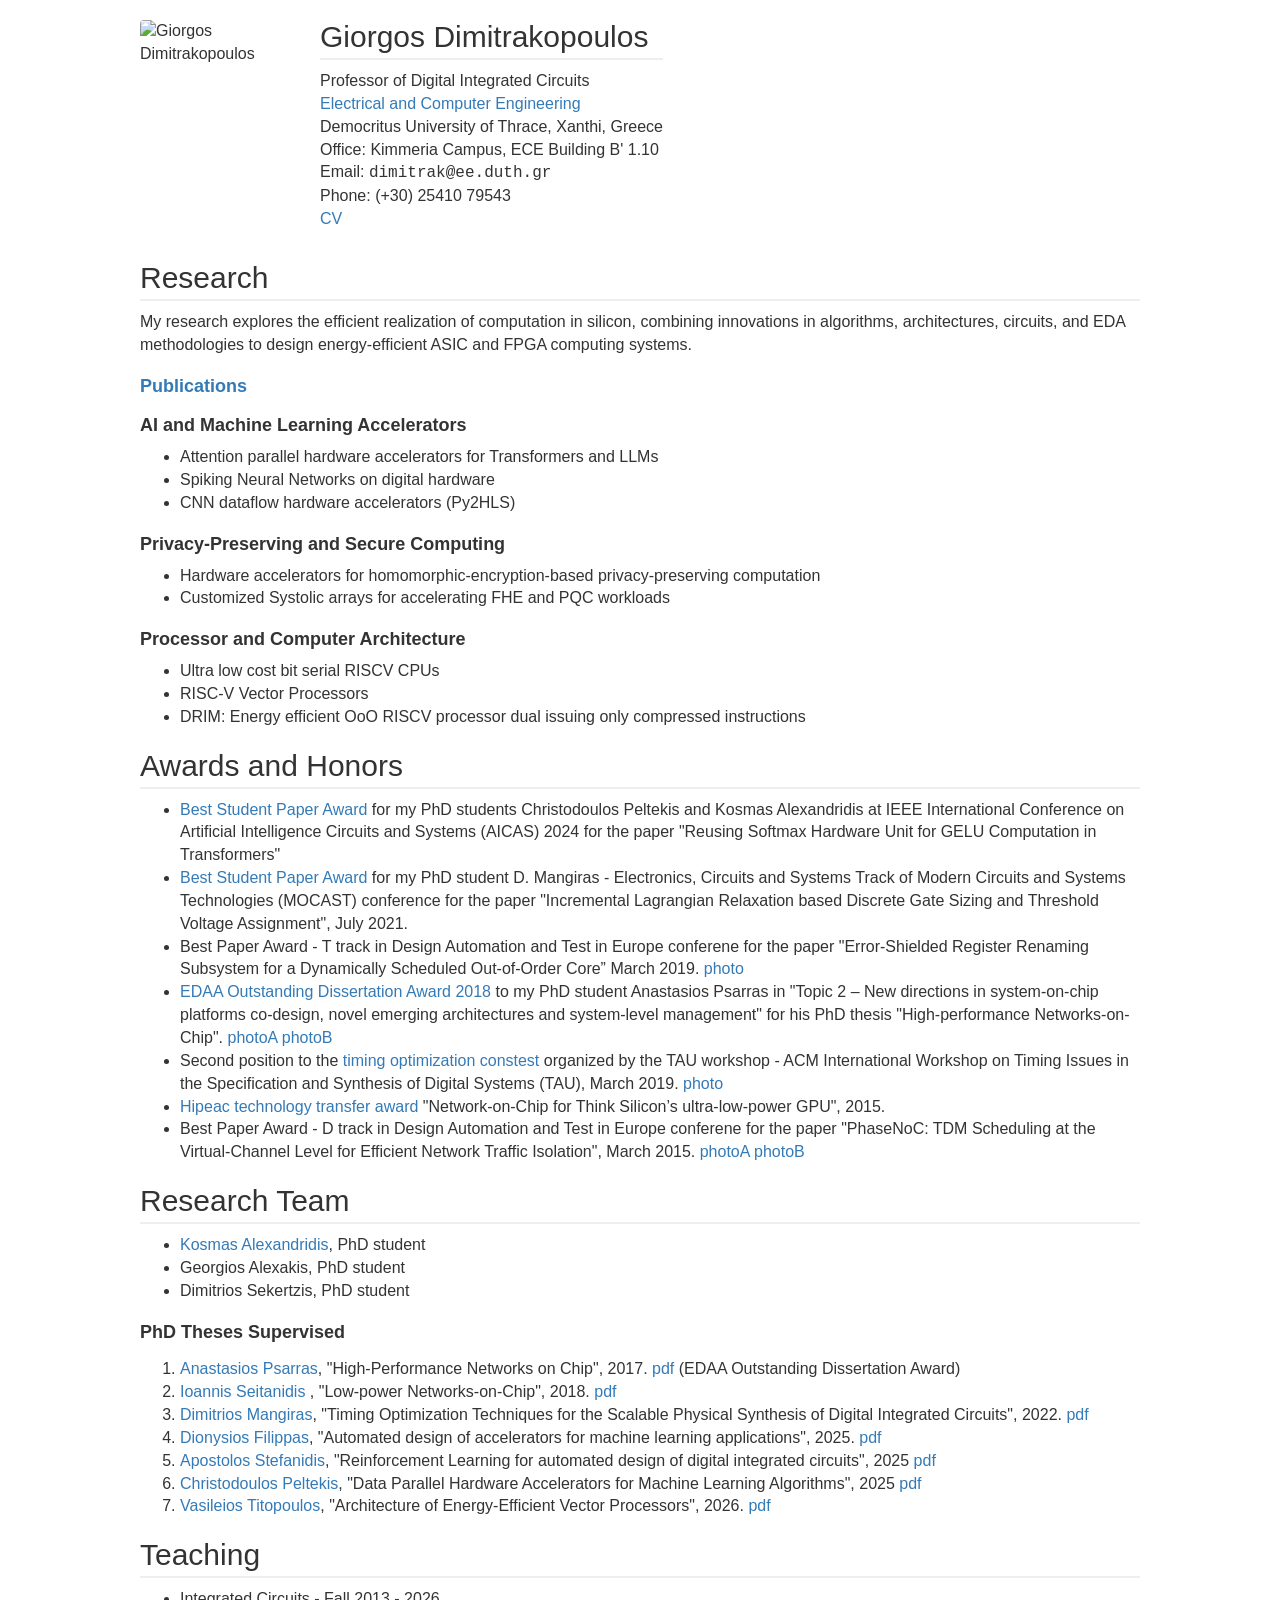
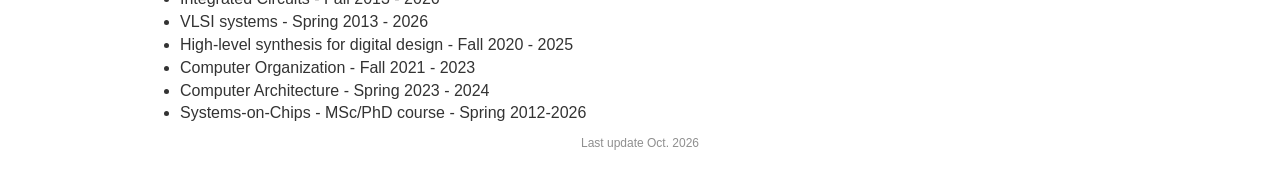
==== commit df8d9ef0: "add titopoulos phd thesis" ====
--- a/index.html
+++ b/index.html
@@ -235,22 +235,23 @@
 
     <li>
     <a href="https://www.linkedin.com/in/vasileios-titopoulos-230806267/"> Vasileios Titopoulos</a>,
-    "Architecture of Energy-Efficient Vector Processors", Research completed, Phd thesis defence pending. 2026.
+    "Architecture of Energy-Efficient Vector Processors", 2026.
+    <a href = "papers/PhD-titopoulos.pdf"> pdf </a>
 </ol>
 
 
 <h2>Teaching</h2>
 <ul>
-<li>Integrated Circuits - Fall 2013 - 2024 </li>
-<li> High-level synthesis for digital design - Fall 2020 - 2024</li>
-<li>VLSI systems - Spring 2013 - 2025 </li>
+<li>Integrated Circuits - Fall 2013 - 2026 </li>
+<li>VLSI systems - Spring 2013 - 2026 </li>
+<li> High-level synthesis for digital design - Fall 2020 - 2025</li>
 <li> Computer Organization - Fall 2021 - 2023</li>
 <li> Computer Architecture - Spring 2023 - 2024  </li>
-<li>Systems-on-Chips - MSc/PhD course - Spring 2012-2025</li>
+<li>Systems-on-Chips - MSc/PhD course - Spring 2012-2026</li>
 </ul>
 
 
-<footer>Last update August 2026</footer>
+<footer>Last update Oct. 2026</footer>
 
 
 </div>
--- a/css/style.css
+++ b/css/style.css
@@ -56,4 +56,11 @@
 #profile-info h2 {
     margin-top: 0; /* Aligns the top of the text precisely with the top of the photo */
     margin-bottom: 10px;
+    max-width: 400px;
+      margin-left: auto;
+  margin-right: auto;
+    box-sizing: border-box; 
 }
+
+
+
